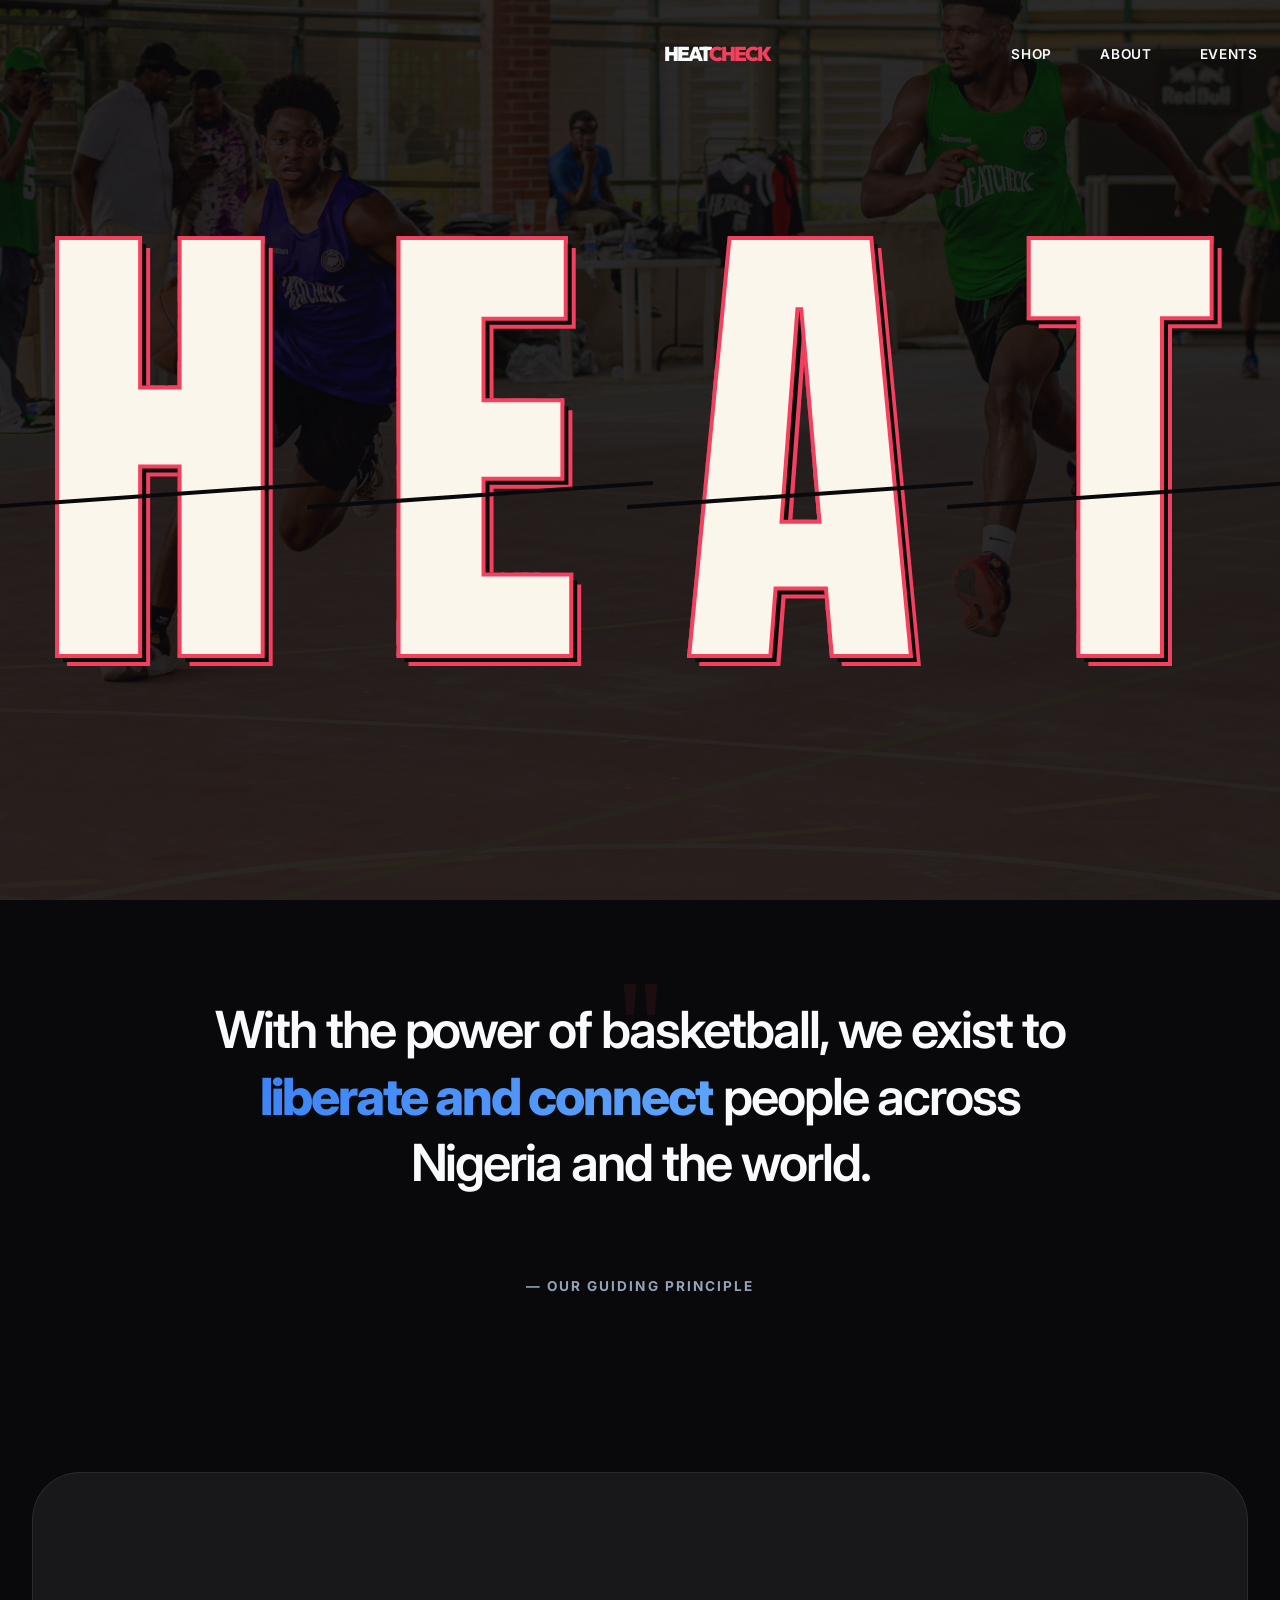
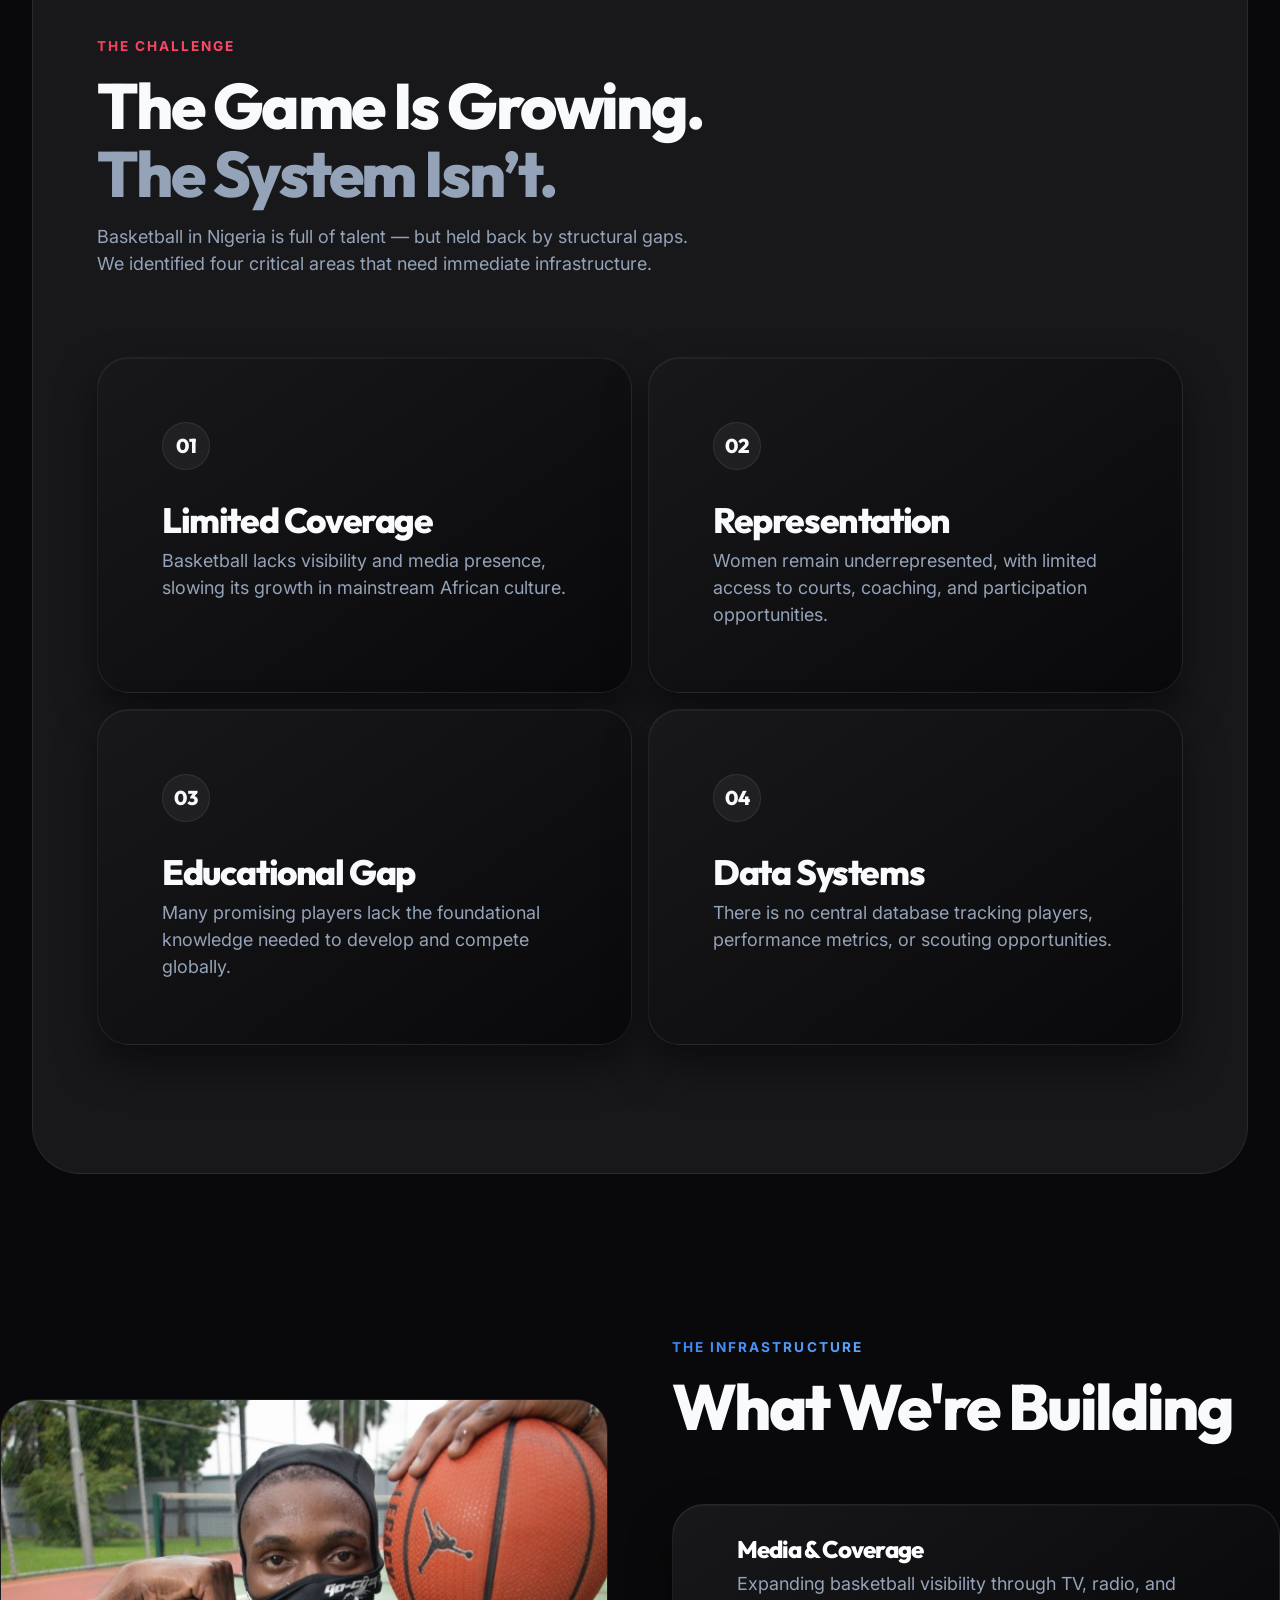
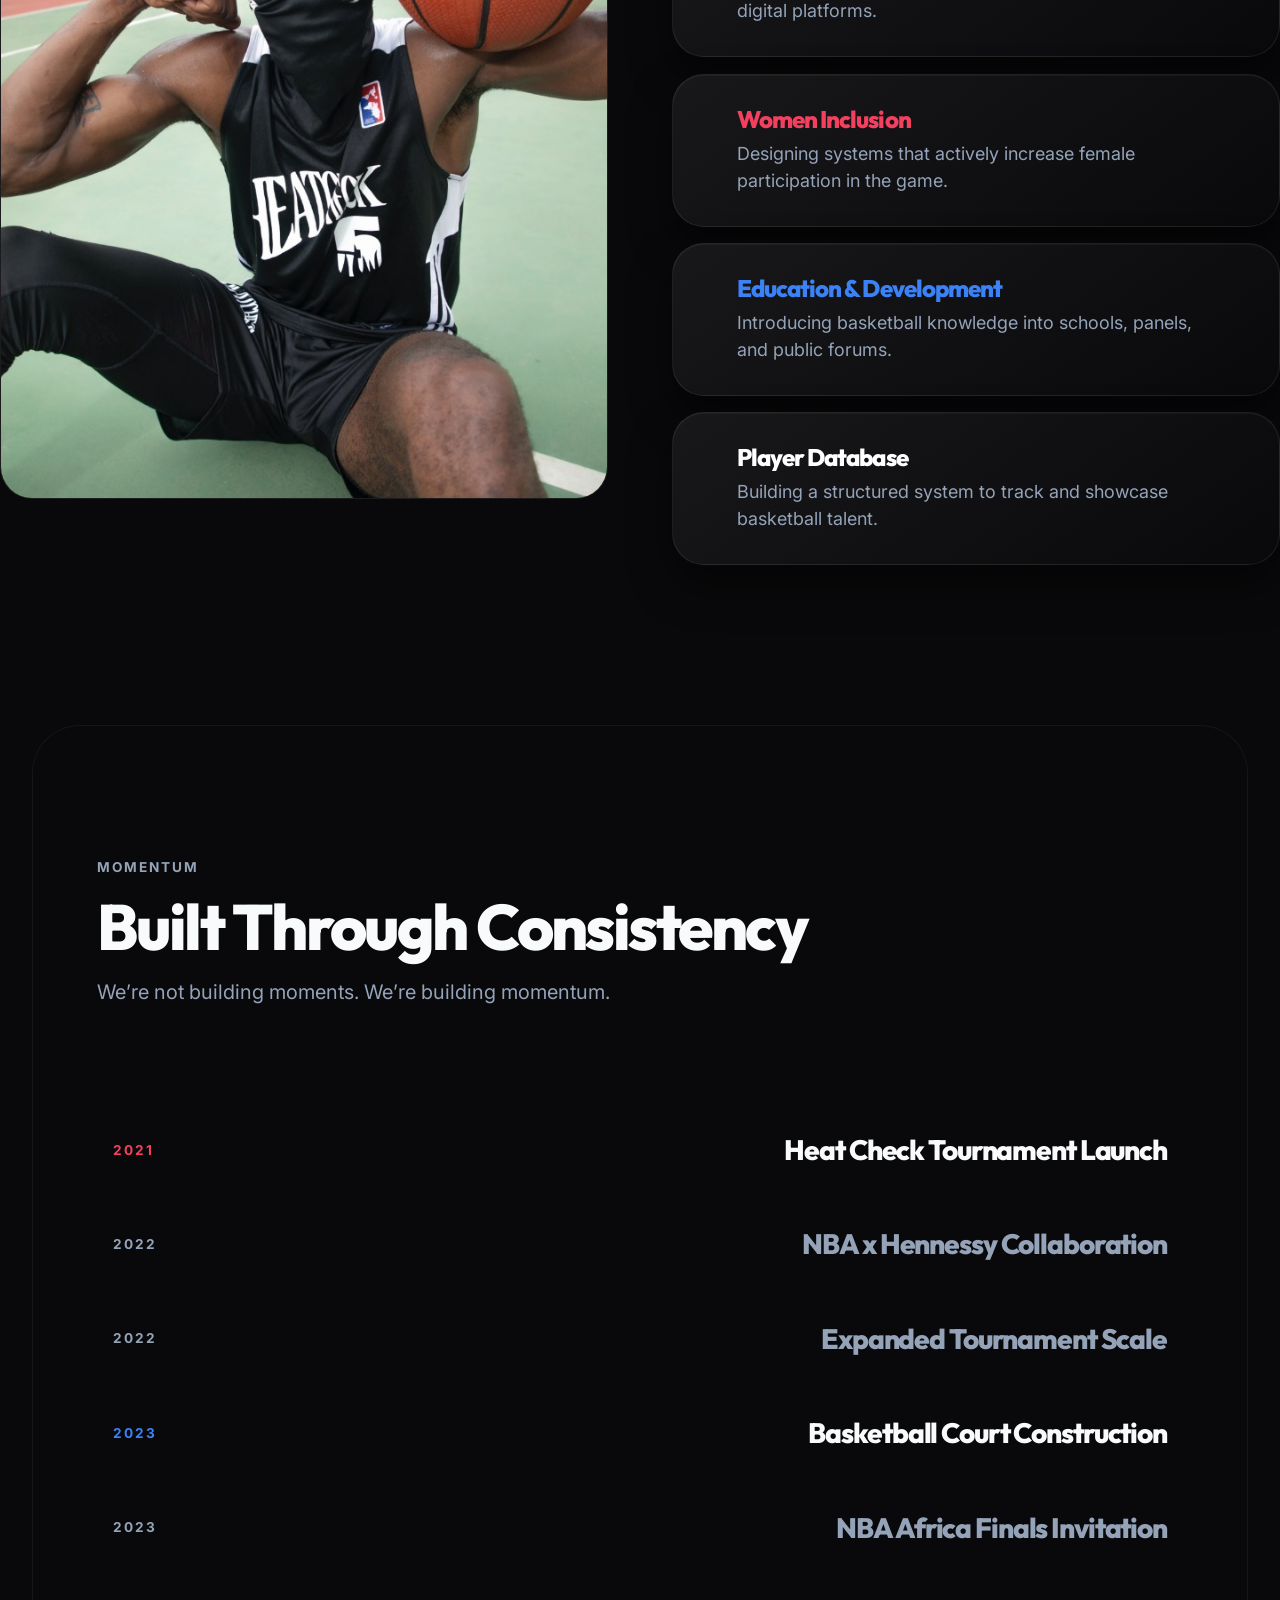
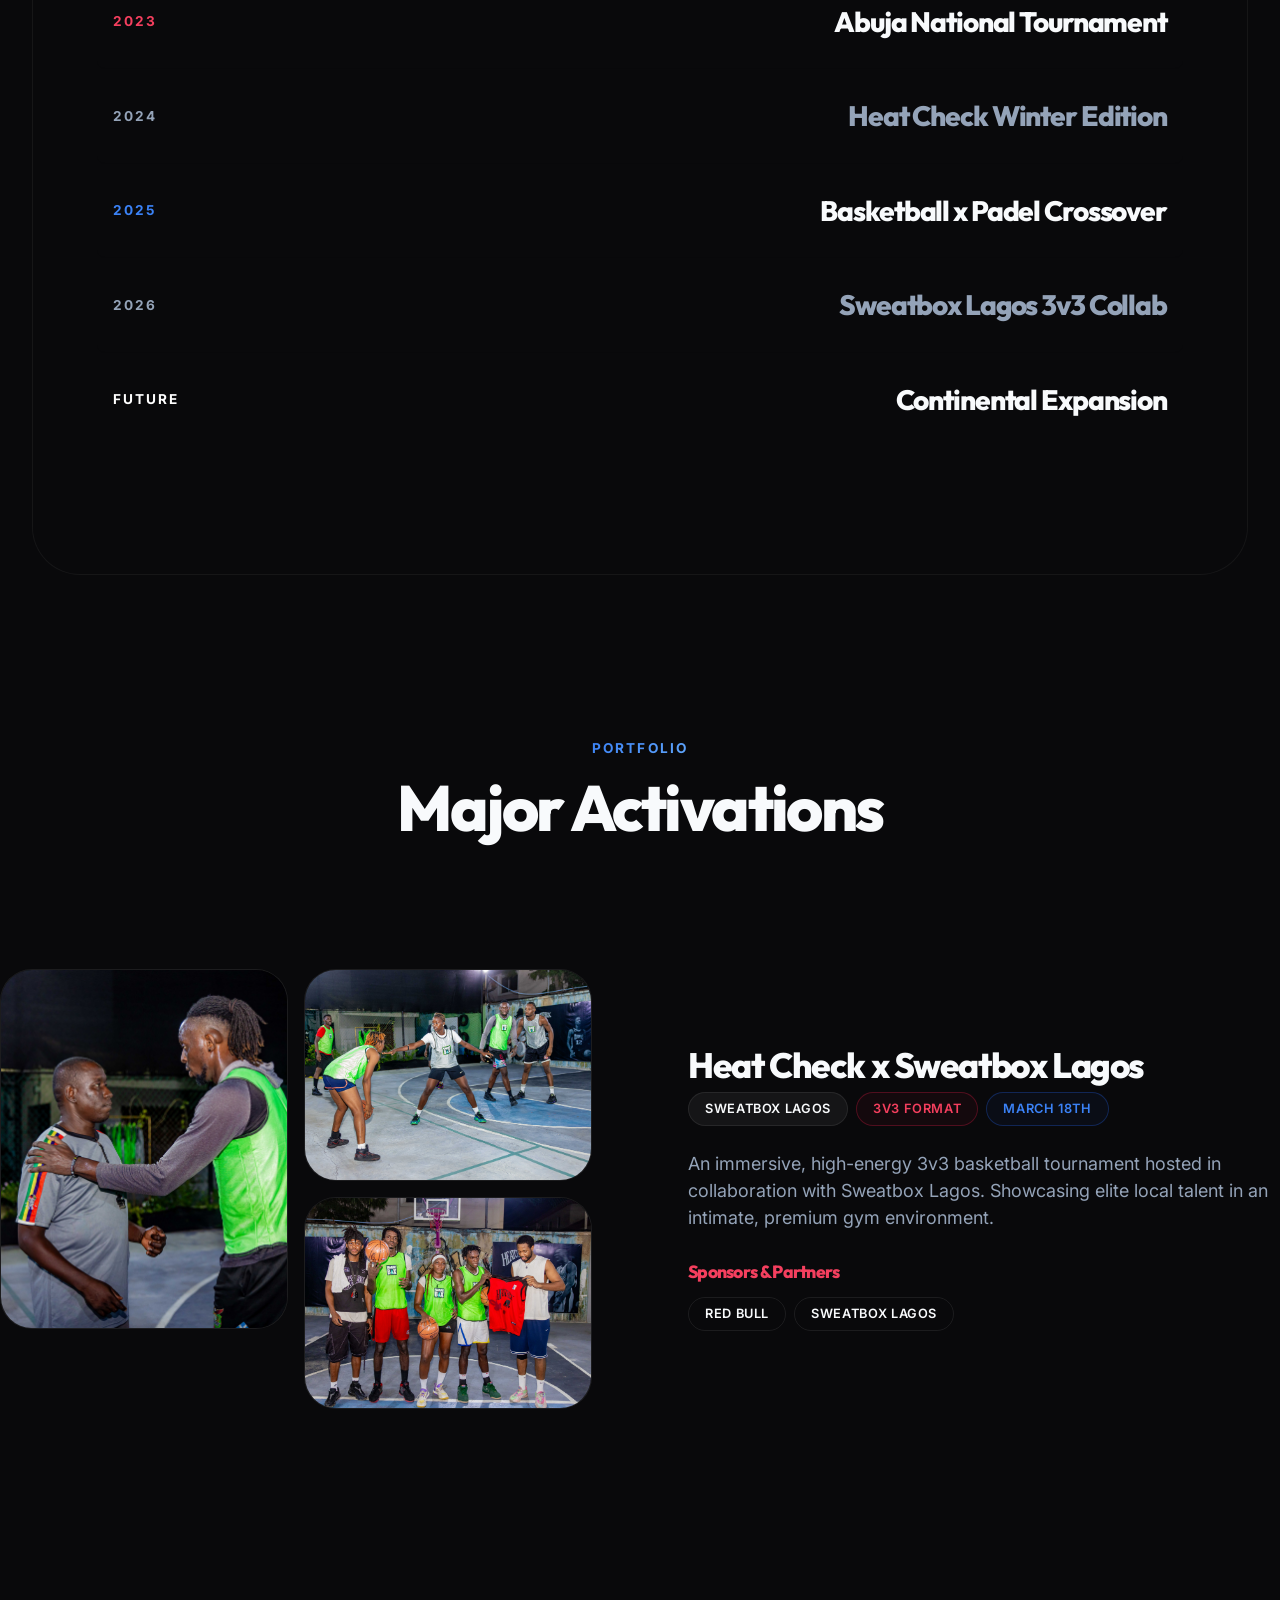
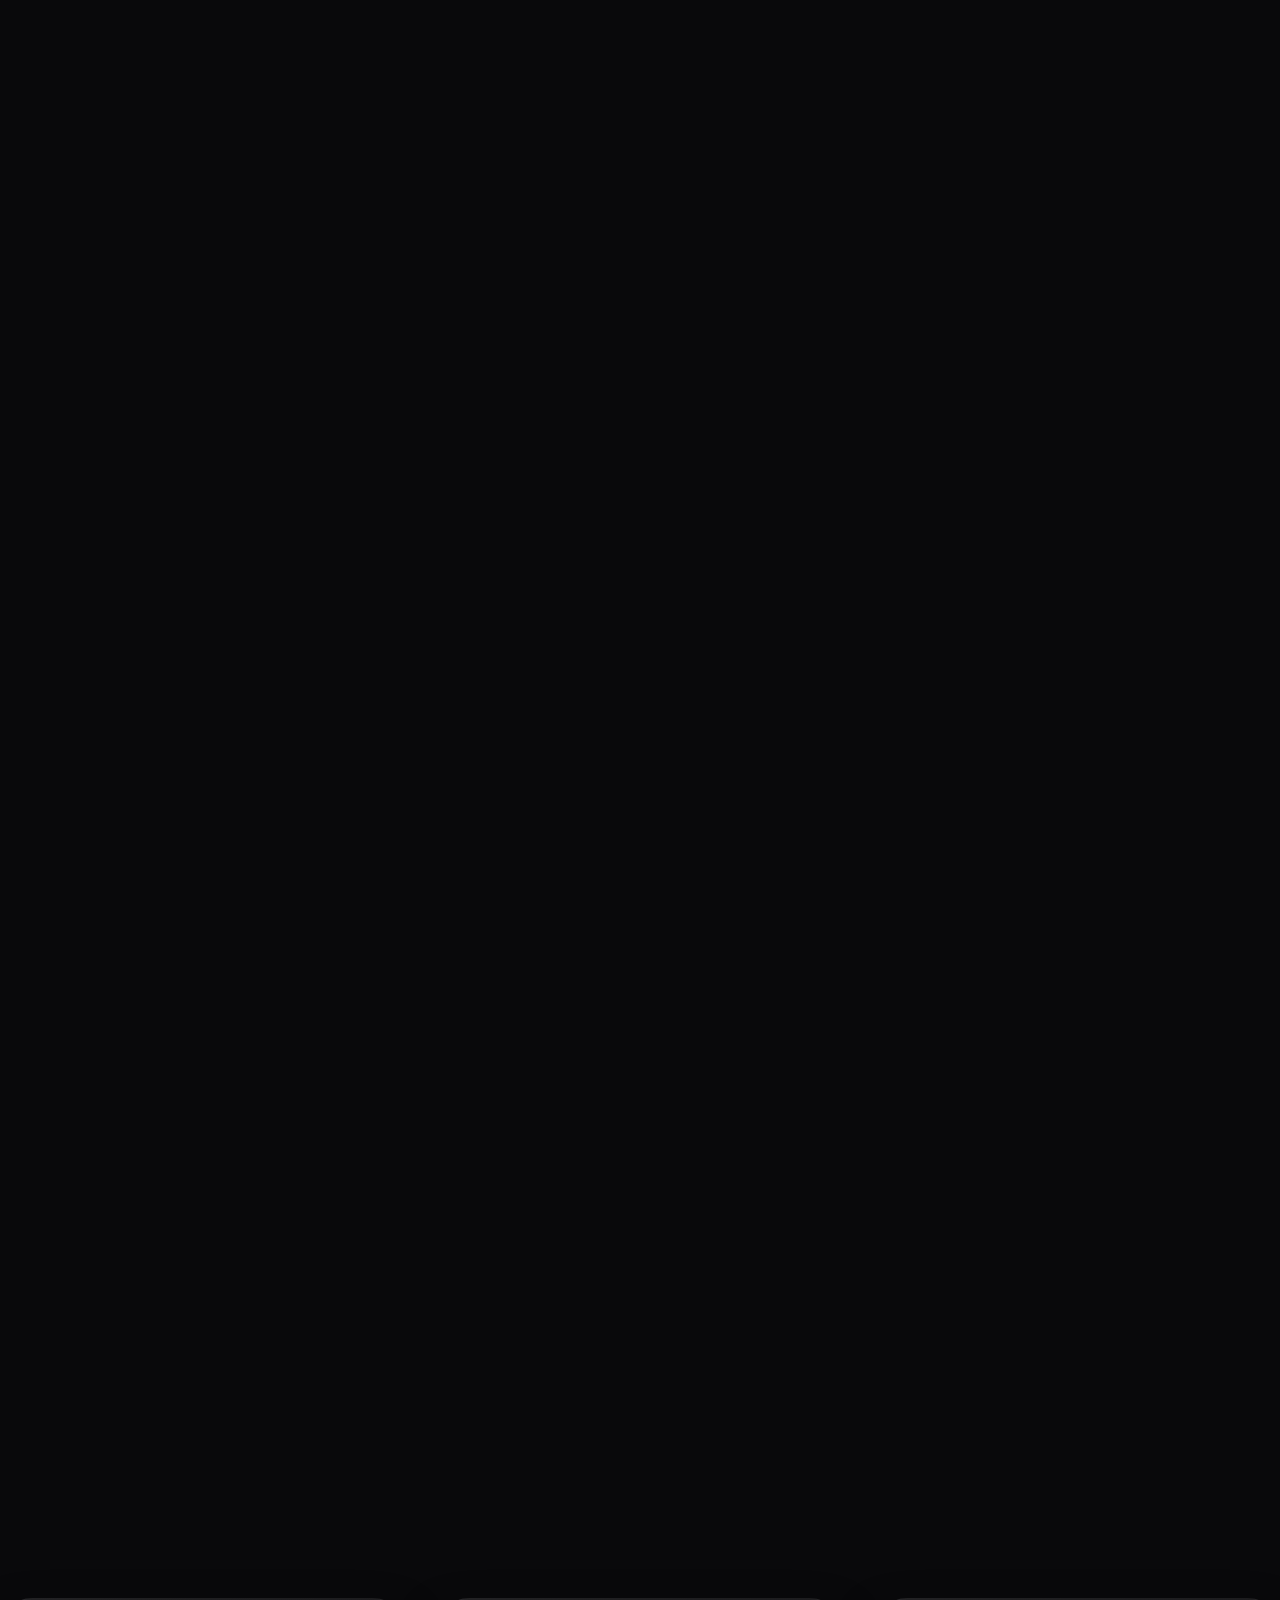
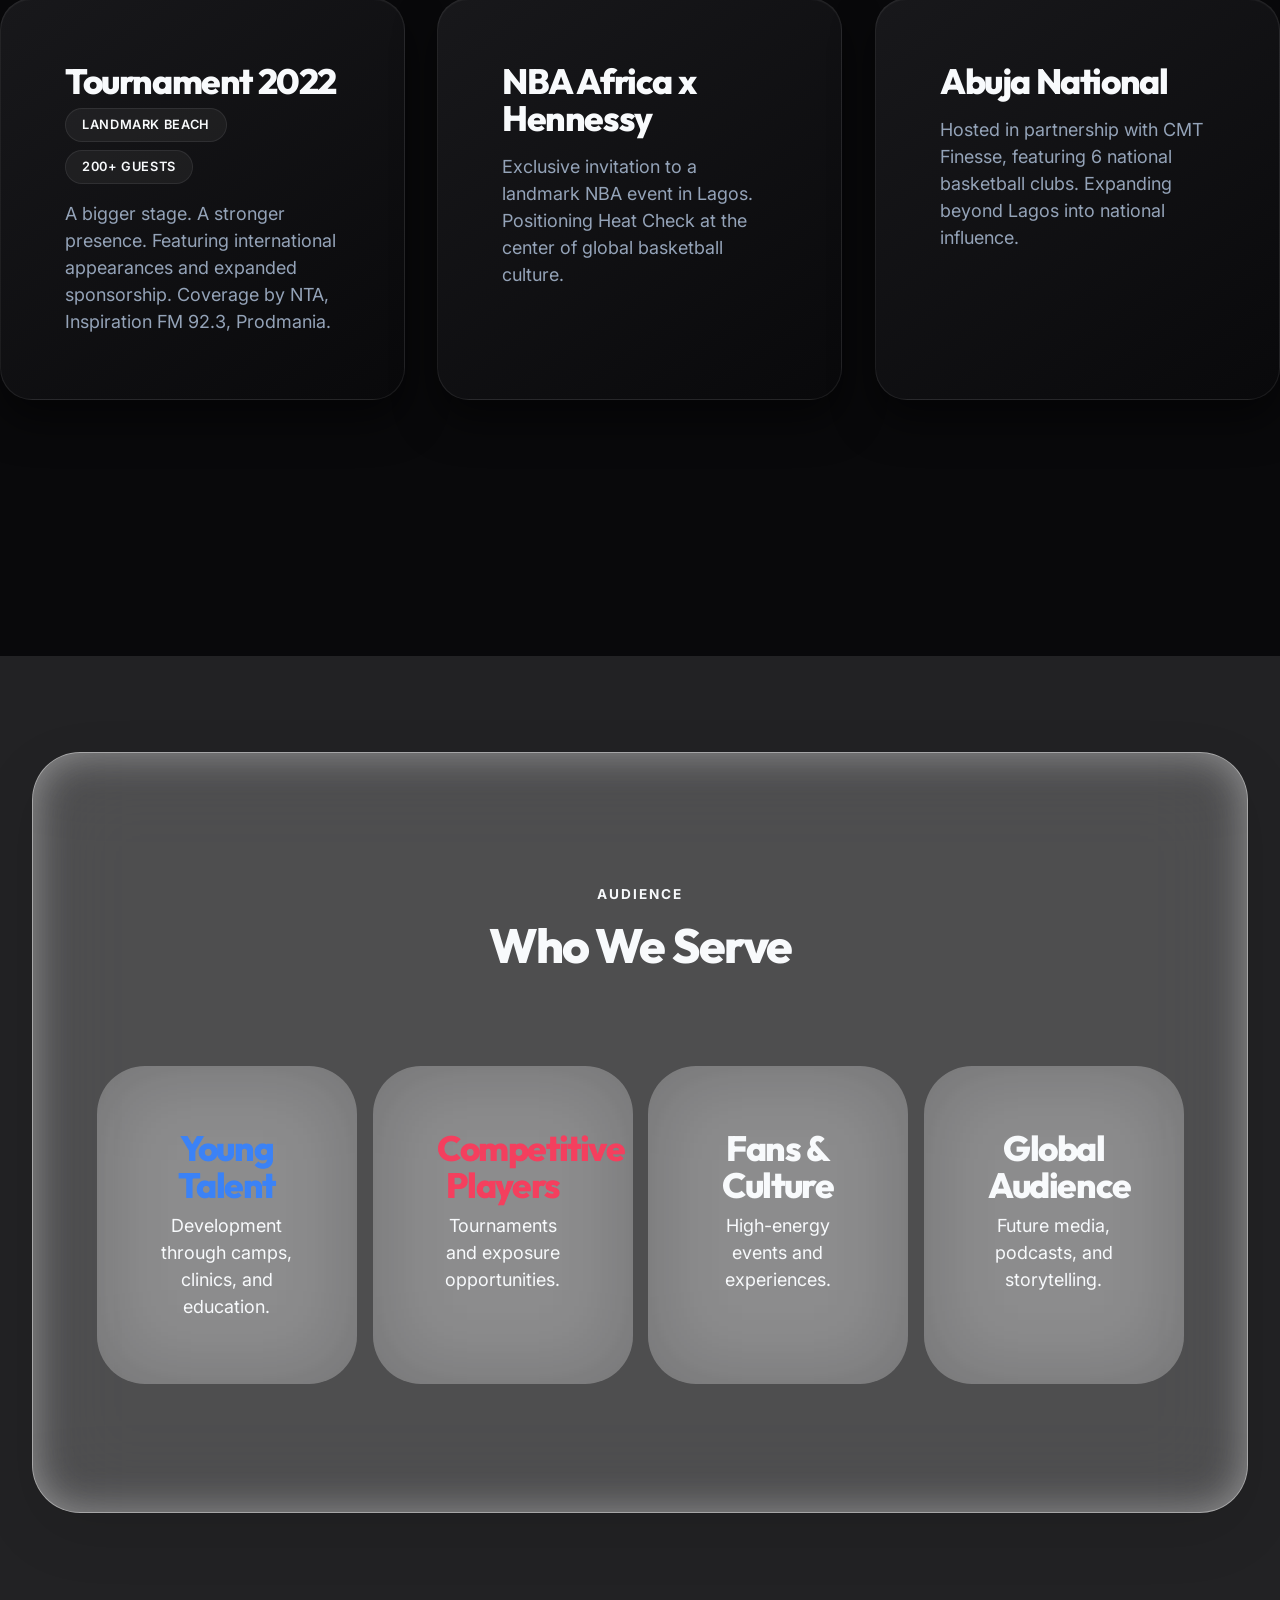
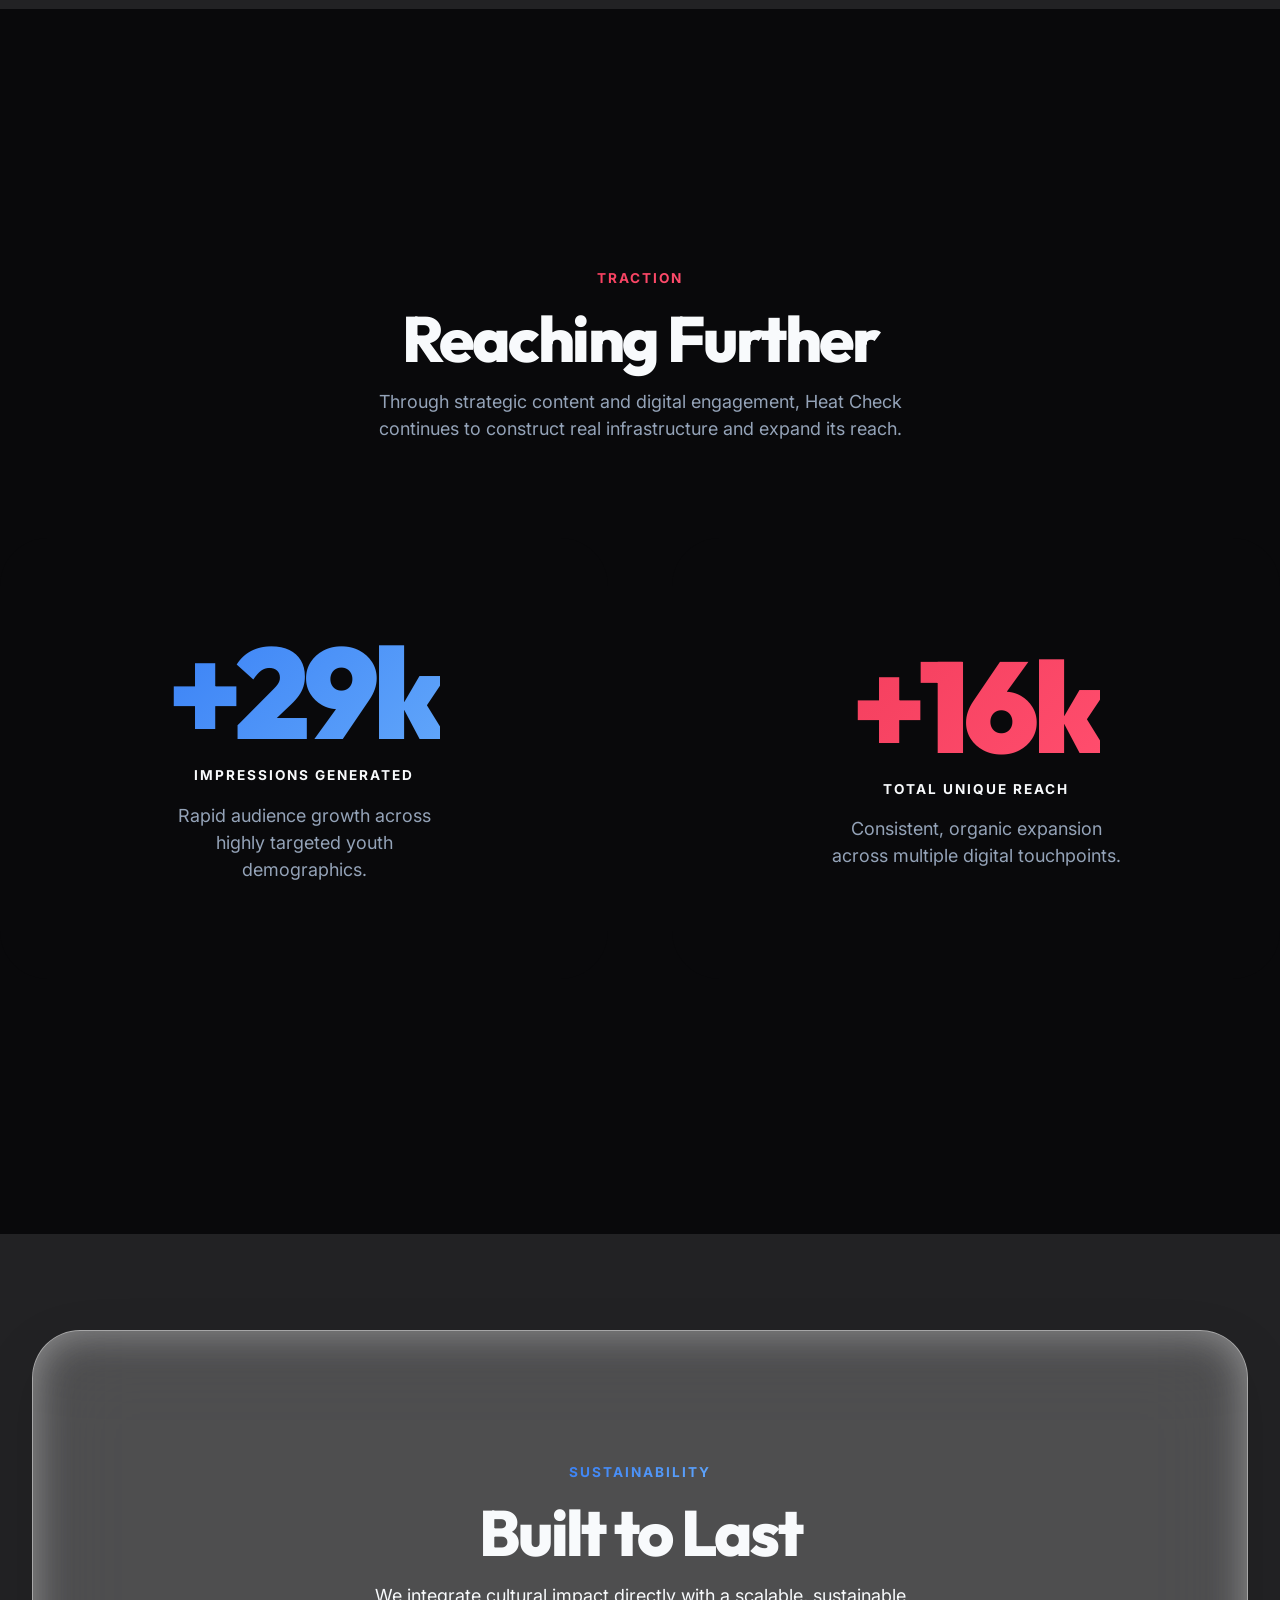
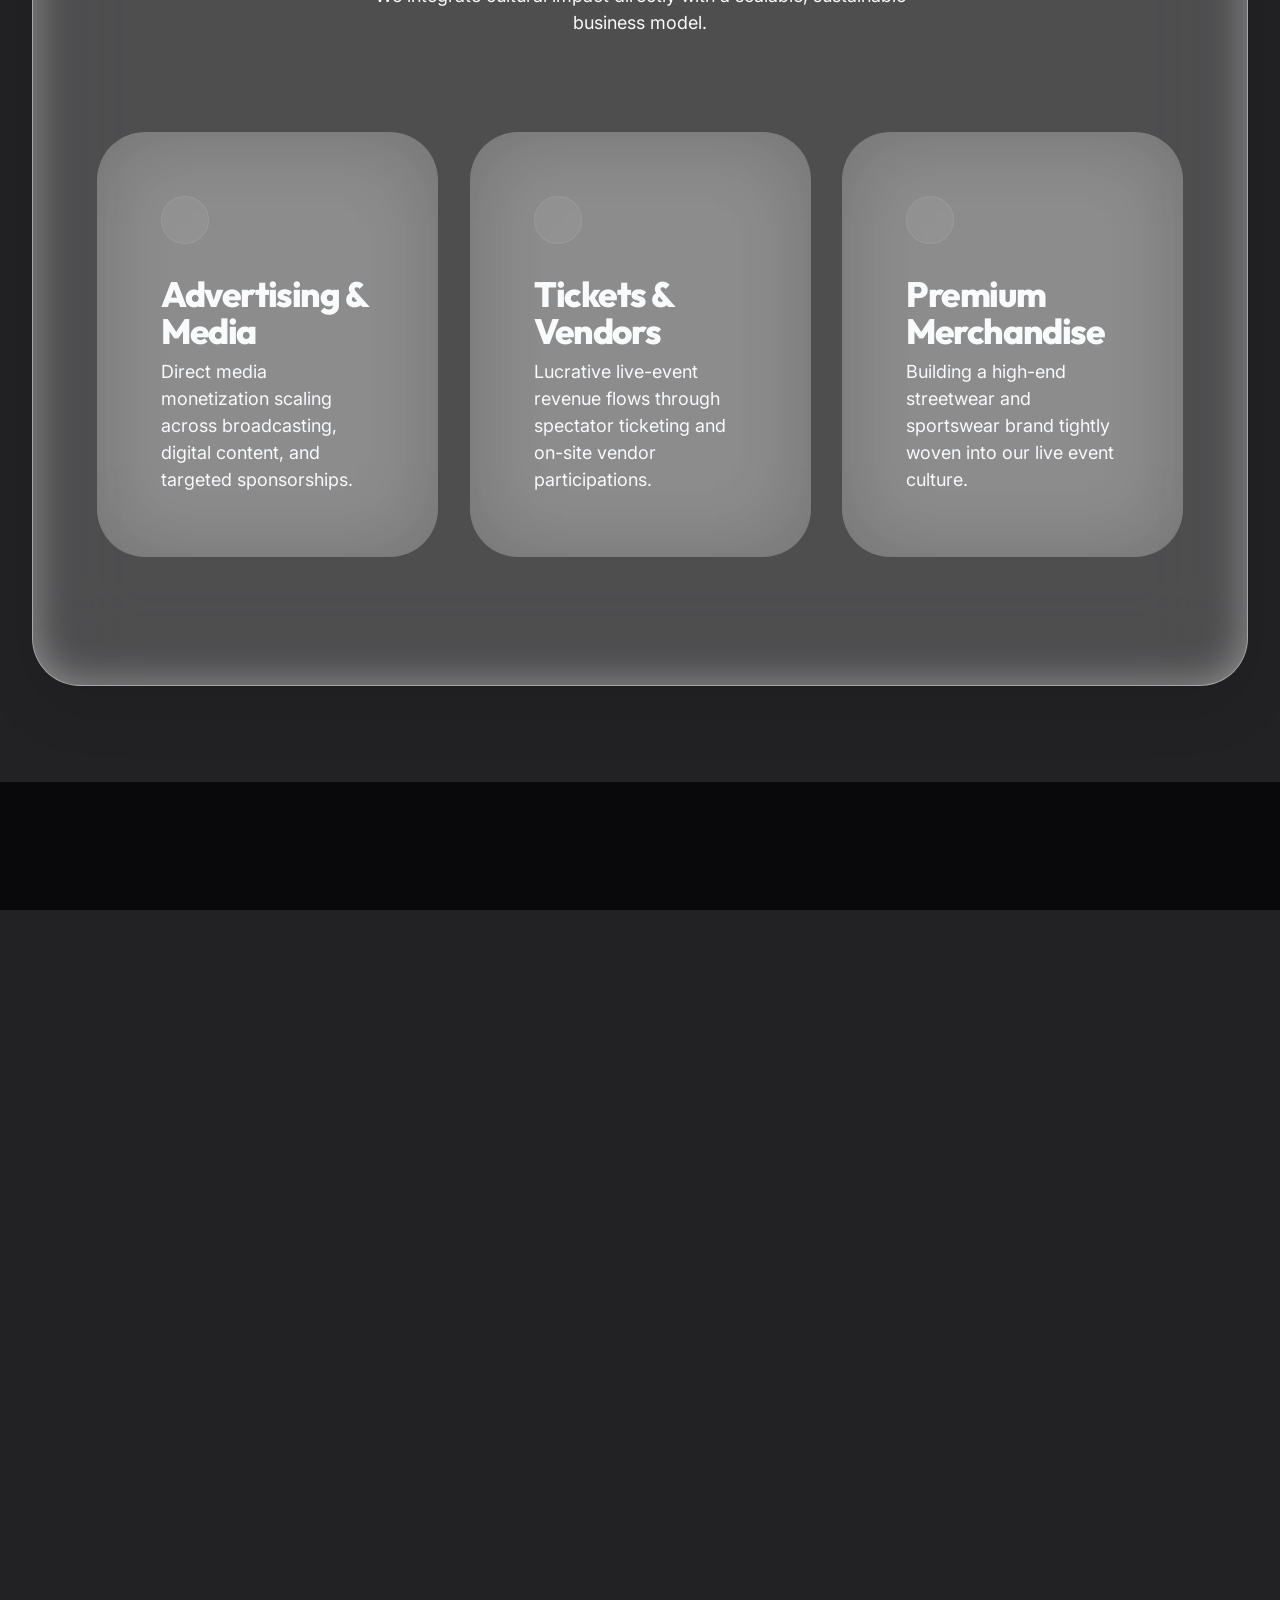
==== index.html @ 921ab7c5 "Initial commit for Heat Check website" ====
<!DOCTYPE html>
<html lang="en">
<head>
  <meta charset="UTF-8">
  <meta name="viewport" content="width=device-width, initial-scale=1.0">
  <title>Heat Check | The Future of Basketball</title>
  <meta name="description" content="Heat Check is a basketball platform built to elevate the game across Nigeria and Africa, bridging the gap between grassroots talent and global opportunity.">
  <link rel="stylesheet" href="css/design-system.css">
  <link rel="stylesheet" href="css/animations.css">
  <link rel="stylesheet" href="css/hero-interactive.css">
  <style>
    /* Specific Page Styles */
    .floating-nav {
      position: fixed;
      top: 24px;
      left: 50%;
      transform: translateX(-50%);
      background: transparent;
      padding: 0.75rem 1.5rem;
      display: flex;
      justify-content: space-between;
      align-items: center;
      width: calc(100% - 48px);
      max-width: 1000px;
      z-index: 1000;
    }
    
    .logo { font-family: var(--font-display); font-size: 1.25rem; font-weight: 900; letter-spacing: -2px; }
    .logo a { color: var(--text-primary); text-decoration: none; }
    .logo span { color: var(--accent-red); }
    
    .nav-links { display: flex; gap: var(--space-sm); align-items: center; }
    .nav-links a { 
      color: var(--text-primary); 
      text-decoration: none; 
      font-size: 0.85rem; 
      font-weight: 600; 
      text-transform: uppercase; 
      letter-spacing: 0.05em;
      padding: 0.5rem 1rem;
      border-radius: var(--radius-pill);
      transition: all 0.3s ease;
    }
    .nav-links a:hover { background: rgba(0,0,0,0.05); color: var(--accent-red); }
    
    @media (max-width: 768px) {
      .nav-links { display: none; /* In a real app we'd add a hamburger menu */ }
      .floating-nav { top: 12px; width: calc(100% - 24px); }
    }

    /* Keep surreal-glass and parallax for other sections */
    .surreal-glass {
      background: rgba(255, 255, 255, 0.2);
      backdrop-filter: blur(45px);
      -webkit-backdrop-filter: blur(45px);
      border: 1px solid rgba(255, 255, 255, 0.5);
      box-shadow: inset 0 0 40px rgba(255, 255, 255, 0.4), 0 20px 60px rgba(0, 0, 0, 0.1);
      border-radius: var(--radius-xl);
    }
    .parallax-section {
      position: relative;
      background-attachment: fixed;
      background-position: center;
      background-size: cover;
      z-index: 0;
      padding: var(--space-xl) 0;
      margin: var(--space-xxl) 0;
    }
    .parallax-overlay {
      position: absolute;
      top: 0; left: 0; right: 0; bottom: 0;
      background: rgba(255, 255, 255, 0.1); /* Minimized wash for maximum image vividness */
      z-index: -1;
    }
    .hero-buttons { display: flex; gap: 1rem; flex-wrap: wrap; justify-content: center; }

    /* Testimonial Quote */
    .testimonial-quote-section {
      text-align: center;
      max-width: 900px;
      margin: 0 auto;
    }
    .testimonial-mark {
      font-family: var(--font-display);
      font-size: 8rem;
      line-height: 0;
      color: var(--accent-red);
      opacity: 0.08; /* Lighter mark */
      margin-bottom: -2rem;
    }

    .list-row {
      display: flex;
      justify-content: space-between;
      align-items: center;
      padding: var(--space-md) var(--space-sm);
      border-bottom: 1px solid rgba(0,0,0,0.05); /* Light border */
      transition: background 0.3s ease, padding 0.3s ease;
      border-radius: var(--radius-sm);
    }
    .list-row:hover {
      background: rgba(0,0,0,0.02);
      padding-left: var(--space-md);
      padding-right: var(--space-md);
    }
    @media (max-width: 768px) {
      .list-row { flex-direction: column; align-items: flex-start; gap: 0.5rem; }
    }

    /* Big Stats */
    .stat-block {
      background: var(--bg-dark);
      padding: var(--space-xl);
      border-radius: var(--radius-xl);
      text-align: center;
      display: flex;
      flex-direction: column;
      justify-content: center;
      align-items: center;
    }
    .stat-number {
      font-size: clamp(4rem, 10vw, 8rem);
      font-family: var(--font-display);
      font-weight: 900;
      line-height: 0.9;
      letter-spacing: -0.05em;
      margin-bottom: var(--space-sm);
      color: var(--text-primary);
    }
    
    .event-card {
      display: grid;
      grid-template-columns: 1fr 1fr;
      gap: var(--space-xl);
      align-items: center;
      margin-bottom: var(--space-xxl);
    }
    .event-card:nth-child(even) {
      direction: rtl; /* Swap image to right on desktop */
    }
    .event-card:nth-child(even) > * {
      direction: ltr; /* Reset text direction inside */
    }
    @media (max-width: 900px) {
      .event-card { grid-template-columns: 1fr; gap: var(--space-md); }
      .event-card:nth-child(even) { direction: ltr; }
    }
    
    .sponsors-list {
      display: flex;
      flex-wrap: wrap;
      gap: 0.5rem;
      margin-top: 1rem;
    }

    /* Minimal Footer */
    .footer-island {
      background: var(--bg-surface);
      border-radius: var(--radius-xl) var(--radius-xl) 0 0;
      padding: var(--space-xl);
      text-align: center;
      margin-top: var(--space-xxl);
      border-top: var(--border-subtle);
    }
  </style>
</head>
<body>

  <!-- Sticky Premium Navigation -->
  <header class="floating-nav reveal">
    <div class="logo"><a href="index.html">HEAT<span>CHECK</span></a></div>
    <nav class="nav-links">
      <a href="shop.html">Shop</a>
      <a href="#about">About</a>
      <a href="#events">Events</a>
      <a href="#impact">Impact</a>
      <a href="#business">Business</a>
      <a href="#contact">Partner</a>
    </nav>
  </header>

  <!-- 1. Interactive "HEAT" Hero -->
  <section class="interactive-hero" id="heat-hero">
    <div class="interactive-hero-bg"></div>
    <div class="heat-container">
      
      <!-- H: HeatCheck -->
      <div class="heat-letter" data-target="about">
        <div class="letter-mark" style="background-image: url('assets/images/hero.jpg');">H</div>
        <div class="heat-hover-content">
          <div class="eyebrow">HeatCheck</div>
          <h2>Basketball Culture</h2>
          <p>Competition and community re-engineered for the modern player.</p>
          <a href="#about" class="btn btn-primary">Enter HeatCheck</a>
        </div>
      </div>

      <!-- E: Events -->
      <div class="heat-letter" data-target="events">
        <div class="letter-mark" style="background-image: url('assets/images/img_7202_copy.jpg'); background-position: center 95%;">E</div>
        <div class="heat-hover-content">
          <div class="eyebrow">Events</div>
          <h2>Tournaments & Runs</h2>
          <p>Matchups built for the culture. Real stages for real talent.</p>
          <a href="#events" class="btn btn-primary">View Events</a>
        </div>
      </div>

      <!-- A: Activations -->
      <div class="heat-letter" data-target="impact">
        <div class="letter-mark" style="background-image: url('assets/images/padel2025-1.jpg');">A</div>
        <div class="heat-hover-content">
          <div class="eyebrow">Activations</div>
          <h2>Court Builds & Drops</h2>
          <p>Community projects and sponsor-led basketball experiences.</p>
          <a href="#impact" class="btn btn-primary">Explore Activations</a>
        </div>
      </div>

      <!-- T: Threads -->
      <div class="heat-letter" data-target="shop">
        <div class="letter-mark" style="background-image: url('assets/images/shop-basketball-life.jpg'); background-position: center 95%;">T</div>
        <div class="heat-hover-content">
          <div class="eyebrow">Threads</div>
          <h2>Premium Gear</h2>
          <p>Jerseys, shorts, balls, and limited HeatCheck drops.</p>
          <a href="shop.html" class="btn btn-primary">View Merch</a>
        </div>
      </div>

    </div>
  </section>

  <!-- 2. Testimonial / Foundation Quote -->
  <section id="about" class="container section">
    <div class="testimonial-quote-section reveal">
      <div class="testimonial-mark">"</div>
      <h2 style="font-size: clamp(2rem, 4vw, 3.5rem); font-weight: 600; font-family: var(--font-body); color: var(--text-primary); line-height: 1.3;">
        With the power of basketball, we exist to <span class="text-gradient-blue" style="font-weight:800;">liberate and connect</span> people across Nigeria and the world.
      </h2>
      <div class="eyebrow" style="margin-top: var(--space-lg); color: var(--text-secondary);">— Our Guiding Principle</div>
    </div>
  </section>

  <!-- 3. The Problem (Bento Grid) -->
  <section class="section-island">
    <div class="bento-grid">
      <!-- Title Block -->
      <div class="bento-col-4" style="padding: var(--space-md) 0 var(--space-lg) 0;">
        <div class="eyebrow text-gradient-red">The Challenge</div>
        <h2 style="max-width: 700px;">The Game Is Growing.<br><span style="color:var(--text-secondary);">The System Isn’t.</span></h2>
        <p style="max-width: 600px;">Basketball in Nigeria is full of talent — but held back by structural gaps. We identified four critical areas that need immediate infrastructure.</p>
      </div>

      <!-- Feature Blocks -->
      <div class="card bento-col-2 reveal delay-1">
        <div class="badge-number">01</div>
        <h3>Limited Coverage</h3>
        <p>Basketball lacks visibility and media presence, slowing its growth in mainstream African culture.</p>
      </div>
      <div class="card bento-col-2 reveal delay-2">
        <div class="badge-number">02</div>
        <h3>Representation</h3>
        <p>Women remain underrepresented, with limited access to courts, coaching, and participation opportunities.</p>
      </div>
      <div class="card bento-col-2 reveal delay-3">
        <div class="badge-number">03</div>
        <h3>Educational Gap</h3>
        <p>Many promising players lack the foundational knowledge needed to develop and compete globally.</p>
      </div>
      <div class="card bento-col-2 reveal delay-4">
        <div class="badge-number">04</div>
        <h3>Data Systems</h3>
        <p>There is no central database tracking players, performance metrics, or scouting opportunities.</p>
      </div>
    </div>
  </section>

  <!-- 4. The Solution (Alternating Grid) -->
  <section class="container section">
    <div class="grid-2" style="align-items: center;">
      <div class="img-cinematic-wrapper reveal" style="height: 700px;">
        <img src="assets/images/building-section.jpg" alt="Player with basketball stretching" loading="lazy">
      </div>
      <div>
        <div class="eyebrow text-gradient-blue reveal delay-1">The Infrastructure</div>
        <h2 class="reveal delay-1" style="margin-bottom: var(--space-lg);">What We're Building</h2>
        
        <div style="display: flex; flex-direction: column; gap: var(--space-sm);">
          <div class="card reveal delay-1" style="padding: var(--space-md) var(--space-lg);">
            <h3 style="font-size: 1.5rem; color: var(--accent-white);">Media & Coverage</h3>
            <p>Expanding basketball visibility through TV, radio, and digital platforms.</p>
          </div>
          <div class="card reveal delay-2" style="padding: var(--space-md) var(--space-lg);">
            <h3 style="font-size: 1.5rem; color: var(--accent-red);">Women Inclusion</h3>
            <p>Designing systems that actively increase female participation in the game.</p>
          </div>
          <div class="card reveal delay-3" style="padding: var(--space-md) var(--space-lg);">
            <h3 style="font-size: 1.5rem; color: var(--accent-blue);">Education & Development</h3>
            <p>Introducing basketball knowledge into schools, panels, and public forums.</p>
          </div>
          <div class="card reveal delay-4" style="padding: var(--space-md) var(--space-lg);">
            <h3 style="font-size: 1.5rem; color: var(--accent-white);">Player Database</h3>
            <p>Building a structured system to track and showcase basketball talent.</p>
          </div>
        </div>
      </div>
    </div>
  </section>

  <!-- 5. Timeline (Editorial List) -->
  <section class="section-island" style="background: var(--bg-dark); border: 1px solid rgba(255,255,255,0.05);">
    <div style="margin-bottom: var(--space-xl);">
      <div class="eyebrow">Momentum</div>
      <h2>Built Through Consistency</h2>
      <p style="font-size: 1.25rem;">We’re not building moments. We’re building momentum.</p>
    </div>

    <div class="reveal delay-1">
      <div class="list-row">
        <div class="eyebrow" style="margin: 0; color: var(--accent-red);">2021</div>
        <h3 style="margin:0; font-size:1.75rem;">Heat Check Tournament Launch</h3>
      </div>
      <div class="list-row">
        <div class="eyebrow" style="margin: 0; color: var(--text-secondary);">2022</div>
        <h3 style="margin:0; font-size:1.75rem; color: var(--text-secondary);">NBA x Hennessy Collaboration</h3>
      </div>
      <div class="list-row">
        <div class="eyebrow" style="margin: 0; color: var(--text-secondary);">2022</div>
        <h3 style="margin:0; font-size:1.75rem; color: var(--text-secondary);">Expanded Tournament Scale</h3>
      </div>
      <div class="list-row">
        <div class="eyebrow" style="margin: 0; color: var(--accent-blue);">2023</div>
        <h3 style="margin:0; font-size:1.75rem;">Basketball Court Construction</h3>
      </div>
      <div class="list-row">
        <div class="eyebrow" style="margin: 0; color: var(--text-secondary);">2023</div>
        <h3 style="margin:0; font-size:1.75rem; color: var(--text-secondary);">NBA Africa Finals Invitation</h3>
      </div>
      <div class="list-row">
        <div class="eyebrow" style="margin: 0; color: var(--accent-red);">2023</div>
        <h3 style="margin:0; font-size:1.75rem;">Abuja National Tournament</h3>
      </div>
      <div class="list-row">
        <div class="eyebrow" style="margin: 0; color: var(--text-secondary);">2024</div>
        <h3 style="margin:0; font-size:1.75rem; color: var(--text-secondary);">Heat Check Winter Edition</h3>
      </div>
      <div class="list-row">
        <div class="eyebrow" style="margin: 0; color: var(--accent-blue);">2025</div>
        <h3 style="margin:0; font-size:1.75rem;">Basketball x Padel Crossover</h3>
      </div>
      <div class="list-row">
        <div class="eyebrow" style="margin: 0; color: var(--text-secondary);">2026</div>
        <h3 style="margin:0; font-size:1.75rem; color: var(--text-secondary);">Sweatbox Lagos 3v3 Collab</h3>
      </div>
      <div class="list-row" style="border-bottom: none;">
        <div class="eyebrow" style="margin: 0; color: var(--accent-white);">Future</div>
        <h3 style="margin:0; font-size:1.75rem; color: var(--text-primary);">Continental Expansion</h3>
      </div>
    </div>
  </section>

  <!-- 6. Events (Editorial Gallery) -->
  <section id="events" class="container section">
    <div style="text-align: center; margin-bottom: var(--space-xxl);">
      <div class="eyebrow text-gradient-blue">Portfolio</div>
      <h2>Major Activations</h2>
    </div>

    <!-- Event 1: Sweatbox -->
    <div class="event-card reveal">
      <div>
        <h3>Heat Check x Sweatbox Lagos</h3>
        <div style="display:flex; gap:0.5rem; flex-wrap:wrap; margin-bottom:1.5rem;">
          <span class="tag">Sweatbox Lagos</span>
          <span class="tag tag-red">3v3 Format</span>
          <span class="tag tag-blue">March 18th</span>
        </div>
        <p style="margin-bottom: 2rem;">An immersive, high-energy 3v3 basketball tournament hosted in collaboration with Sweatbox Lagos. Showcasing elite local talent in an intimate, premium gym environment.</p>
        
        <h4 style="font-size: 1.1rem; color: var(--accent-red); margin-bottom: 0.5rem;">Sponsors & Partners</h4>
        <div class="sponsors-list">
          <span class="tag" style="background:transparent;">Red Bull</span>
          <span class="tag" style="background:transparent;">Sweatbox Lagos</span>
        </div>
      </div>
      <div style="display: grid; grid-template-columns: 1fr 1fr; gap: 1rem;">
        <div class="img-cinematic-wrapper" style="aspect-ratio: 4/5;">
          <img src="assets/images/team.jpg" alt="Sweatbox Teams" loading="lazy">
        </div>
        <div style="display: flex; flex-direction: column; gap: 1rem;">
          <div class="img-cinematic-wrapper" style="flex:1;">
            <img src="assets/images/play.jpg" alt="3v3 Action" loading="lazy">
          </div>
          <div class="img-cinematic-wrapper" style="flex:1;">
            <img src="assets/images/sponsor.jpg" alt="Sponsor" loading="lazy">
          </div>
        </div>
      </div>
    </div>

    <!-- Event 2: Padel -->
    <div class="event-card reveal">
      <div>
        <h3>Basketball & Padel Edition</h3>
        <div style="display:flex; gap:0.5rem; flex-wrap:wrap; margin-bottom:1.5rem;">
          <span class="tag">Padel Club, Ikoyi</span>
          <span class="tag tag-red">1v1 Format</span>
          <span class="tag tag-blue">Dec 21st, 2025</span>
        </div>
        <p style="margin-bottom: 2rem;">A groundbreaking crossover event uniting the basketball and padel communities. Featuring intense 1v1 basketball battles alongside an 8-team padel tournament.</p>
        
        <h4 style="font-size: 1.1rem; color: var(--accent-blue); margin-bottom: 0.5rem;">Sponsors & Partners</h4>
        <div class="sponsors-list">
          <span class="tag" style="background:transparent;">Redbull</span>
          <span class="tag" style="background:transparent;">Mikano</span>
          <span class="tag" style="background:transparent;">Puma</span>
        </div>
      </div>
      <div style="display: grid; grid-template-columns: 1fr 1fr; gap: 1rem;">
        <div class="img-cinematic-wrapper" style="aspect-ratio: 4/5;">
          <img src="assets/images/padel2025-1.jpg" alt="Padel Action" loading="lazy">
        </div>
        <div style="display: flex; flex-direction: column; gap: 1rem;">
          <div class="img-cinematic-wrapper" style="flex:1;">
            <img src="assets/images/padel2025-2.jpg" alt="Padel Vibe" loading="lazy">
          </div>
          <div class="img-cinematic-wrapper" style="flex:1;">
            <img src="assets/images/padel2025-3.jpg" alt="Padel Atmosphere" loading="lazy">
          </div>
        </div>
      </div>
    </div>
    
    <!-- Event 3: Winter 2024 -->
    <div class="event-card reveal">
      <div>
        <h3>Winter Edition 2024</h3>
        <div style="display:flex; gap:0.5rem; flex-wrap:wrap; margin-bottom:1.5rem;">
          <span class="tag">Whitesands, Lekki</span>
          <span class="tag tag-red">5v5 Format</span>
          <span class="tag tag-blue">Dec 26th, 2024</span>
        </div>
        <p style="margin-bottom: 2rem;">A massive year-end showcase bringing together 12 dynamic teams to close out 2024 with high-level 5v5 competition and unrivaled cultural energy.</p>
        
        <h4 style="font-size: 1.1rem; color: var(--text-primary); margin-bottom: 0.5rem;">Sponsors & Partners</h4>
        <div class="sponsors-list">
          <span class="tag" style="background:transparent;">Redbull</span>
          <span class="tag" style="background:transparent;">Puma</span>
          <span class="tag" style="background:transparent;">Garamart</span>
          <span class="tag" style="background:transparent;">Russell School</span>
          <span class="tag" style="background:transparent;">Bow Logistics</span>
          <span class="tag" style="background:transparent;">Stoic Circle</span>
        </div>
      </div>
      <div style="display: grid; grid-template-columns: 1fr 1fr; gap: 1rem;">
        <div class="img-cinematic-wrapper" style="aspect-ratio: 4/5;">
          <img src="assets/images/dec2024-1.jpg" alt="Dec Action" loading="lazy">
        </div>
        <div style="display: flex; flex-direction: column; gap: 1rem;">
          <div class="img-cinematic-wrapper" style="flex:1;">
            <img src="assets/images/dec2024-2.jpg" alt="Dec Vibe" loading="lazy">
          </div>
          <div class="img-cinematic-wrapper" style="flex:1;">
            <img src="assets/images/dec2024-3.jpg" alt="Dec Atmosphere" loading="lazy">
          </div>
        </div>
      </div>
    </div>

    <!-- Event 4: 2021 Tournament -->
    <div class="event-card reveal">
      <div>
        <h3>Heat Check Tournament 2021</h3>
        <div style="display:flex; gap:0.5rem; flex-wrap:wrap; margin-bottom:1.5rem;">
          <span class="tag">Landmark Center</span>
          <span class="tag tag-red">5v5 Format</span>
          <span class="tag tag-blue">12 Teams</span>
        </div>
        <p style="margin-bottom: 0.5rem;">A statement launch that introduced a new standard for basketball events.</p>
        <p style="margin-bottom: 2rem; font-size: 0.95rem; color: var(--text-secondary);"><strong>Coverage:</strong> NTA, Inspiration FM 92.3, Bounce Networks, Prodmania Studios.</p>
        
        <h4 style="font-size: 1.1rem; color: var(--text-primary); margin-bottom: 0.5rem;">Sponsors & Partners</h4>
        <div class="sponsors-list">
          <span class="tag" style="background:transparent;">Haven Homes</span>
          <span class="tag" style="background:transparent;">Hennessy</span>
          <span class="tag" style="background:transparent;">AFA Sports</span>
          <span class="tag" style="background:transparent;">ACG</span>
          <span class="tag" style="background:transparent;">Russell International</span>
          <span class="tag" style="background:transparent;">Pekeri Island</span>
          <span class="tag" style="background:transparent;">OAK Exclusive</span>
        </div>
      </div>
      <div style="display: grid; grid-template-columns: 1fr 1fr; gap: 1rem;">
        <div class="img-cinematic-wrapper" style="aspect-ratio: 4/5;">
          <img src="assets/images/dec2021-1.jpg" alt="2021 Action" loading="lazy">
        </div>
        <div style="display: flex; flex-direction: column; gap: 1rem;">
          <div class="img-cinematic-wrapper" style="flex:1;">
            <img src="assets/images/dec2021-2.jpg" alt="2021 Vibe" loading="lazy">
          </div>
          <div class="img-cinematic-wrapper" style="flex:1;">
            <img src="assets/images/dec2021-3.jpg" alt="2021 Sponsors" loading="lazy">
          </div>
        </div>
      </div>
    </div>

    <!-- Additional Events (No images) -->
    <div class="grid-3" style="margin-top: var(--space-xxl);">
      <div class="card reveal delay-1">
        <h3>Tournament 2022</h3>
        <div style="display:flex; gap:0.5rem; flex-wrap:wrap; margin-bottom:1rem;">
          <span class="tag">Landmark Beach</span>
          <span class="tag">200+ Guests</span>
        </div>
        <p>A bigger stage. A stronger presence. Featuring international appearances and expanded sponsorship. Coverage by NTA, Inspiration FM 92.3, Prodmania.</p>
      </div>

      <div class="card reveal delay-2">
        <h3>NBA Africa x Hennessy</h3>
        <p style="margin-top: 1rem;">Exclusive invitation to a landmark NBA event in Lagos. Positioning Heat Check at the center of global basketball culture.</p>
      </div>

      <div class="card reveal delay-3">
        <h3>Abuja National</h3>
        <p style="margin-top: 1rem;">Hosted in partnership with CMT Finesse, featuring 6 national basketball clubs. Expanding beyond Lagos into national influence.</p>
      </div>
    </div>

  </section>

  <!-- 7. Target Market (Small Bento) -->
  <section class="section parallax-section" style="background-image: url('assets/images/2K5A7722.jpeg');">
    <div class="parallax-overlay"></div>
    <div class="container">
      <div class="section-island surreal-glass" style="margin: 0; max-width: 100%;">
        <div class="bento-grid">
          <div class="bento-col-4" style="text-align:center; padding-bottom: var(--space-lg);">
            <div class="eyebrow" style="color:var(--text-primary);">Audience</div>
            <h2 style="font-size: 3rem;">Who We Serve</h2>
          </div>
          <div class="card reveal delay-1 surreal-glass" style="text-align: center; border:none; box-shadow:none;">
            <h3 style="color:var(--accent-blue);">Young Talent</h3>
            <p style="color:var(--text-primary);">Development through camps, clinics, and education.</p>
          </div>
          <div class="card reveal delay-2 surreal-glass" style="text-align: center; border:none; box-shadow:none;">
            <h3 style="color:var(--accent-red);">Competitive Players</h3>
            <p style="color:var(--text-primary);">Tournaments and exposure opportunities.</p>
          </div>
          <div class="card reveal delay-3 surreal-glass" style="text-align: center; border:none; box-shadow:none;">
            <h3 style="color:var(--text-primary);">Fans & Culture</h3>
            <p style="color:var(--text-primary);">High-energy events and experiences.</p>
          </div>
          <div class="card reveal delay-4 surreal-glass" style="text-align: center; border:none; box-shadow:none;">
            <h3 style="color:var(--text-primary);">Global Audience</h3>
            <p style="color:var(--text-primary);">Future media, podcasts, and storytelling.</p>
          </div>
        </div>
      </div>
    </div>
  </section>

  <!-- 8. Impact & Traction (Giant Stats) -->
  <section id="impact" class="container section">
    <div style="text-align: center; margin-bottom: var(--space-xl);">
      <div class="eyebrow text-gradient-red">Traction</div>
      <h2>Reaching Further</h2>
      <p style="max-width: 600px; margin: 0 auto;">Through strategic content and digital engagement, Heat Check continues to construct real infrastructure and expand its reach.</p>
    </div>
    
    <div class="grid-2">
      <div class="stat-block reveal delay-1">
        <div class="stat-number text-gradient-blue">+29k</div>
        <div class="eyebrow" style="margin:0; color:var(--text-primary);">Impressions Generated</div>
        <p style="margin-top: 1rem; max-width: 300px;">Rapid audience growth across highly targeted youth demographics.</p>
      </div>
      <div class="stat-block reveal delay-2">
        <div class="stat-number text-gradient-red">+16k</div>
        <div class="eyebrow" style="margin:0; color:var(--text-primary);">Total Unique Reach</div>
        <p style="margin-top: 1rem; max-width: 300px;">Consistent, organic expansion across multiple digital touchpoints.</p>
      </div>
    </div>
  </section>

  <!-- 9. Business Model (Pricing Style Features) -->
  <section id="business" class="section parallax-section" style="background-image: url('assets/images/padel2025-1.jpg');">
    <div class="parallax-overlay"></div>
    <div class="container">
      <div class="section-island surreal-glass" style="margin: 0; max-width: 100%;">
        <div style="text-align: center; margin-bottom: var(--space-xl);">
          <div class="eyebrow text-gradient-blue">Sustainability</div>
          <h2>Built to Last</h2>
          <p style="max-width: 600px; margin: 0 auto; color:var(--text-primary);">We integrate cultural impact directly with a scalable, sustainable business model.</p>
        </div>
        <div class="grid-3">
          <div class="card reveal delay-1 surreal-glass" style="border: none; box-shadow:none;">
            <div class="badge-number text-gradient-blue">A</div>
            <h3>Advertising & Media</h3>
            <p style="color:var(--text-primary);">Direct media monetization scaling across broadcasting, digital content, and targeted sponsorships.</p>
          </div>
          <div class="card reveal delay-2 surreal-glass" style="border: none; box-shadow:none;">
            <div class="badge-number text-gradient-red">B</div>
            <h3>Tickets & Vendors</h3>
            <p style="color:var(--text-primary);">Lucrative live-event revenue flows through spectator ticketing and on-site vendor participations.</p>
          </div>
          <div class="card reveal delay-3 surreal-glass" style="border: none; box-shadow:none;">
            <div class="badge-number text-gradient-blue">C</div>
            <h3>Premium Merchandise</h3>
            <p style="color:var(--text-primary);">Building a high-end streetwear and sportswear brand tightly woven into our live event culture.</p>
          </div>
        </div>
      </div>
    </div>
  </section>

  <!-- 10. Final CTA & Footer Island -->
  <footer id="contact" class="section parallax-section" style="background-image: url('assets/images/hero-light.jpg');">
    <div class="parallax-overlay"></div>
    <div class="container">
      <div class="footer-island reveal surreal-glass" style="margin: 0; box-shadow:none; border-radius:var(--radius-xl);">
        <div class="badge-number surreal-glass" style="margin: 0 auto var(--space-md) auto; width: 80px; height: 80px; border-color:var(--accent-red);"><span style="color:var(--accent-red); font-size:1.5rem;">HC</span></div>
        <h2 style="font-size: 3.5rem;">Partner With <span class="text-gradient-red">Growth</span></h2>
        <p style="max-width: 600px; margin: 0 auto var(--space-lg) auto; color:var(--text-primary);">Be part of something that’s just getting started. Whether you’re a player, sponsor, or supporter — there’s a place for you.</p>
        
        <div class="hero-buttons" style="margin-bottom: var(--space-xxl);">
          <a href="mailto:heatcheckonline@gmail.com" class="btn btn-primary">Join Heat Check</a>
          <a href="mailto:heatcheckonline@gmail.com" class="btn btn-secondary">Become a Sponsor</a>
        </div>

        <div style="border-top: 1px solid rgba(0,0,0,0.1); padding-top: var(--space-lg); max-width: 600px; margin: 0 auto; display: flex; flex-direction: column; gap: var(--space-md);">
          <div class="logo">HEAT<span>CHECK</span></div>
          <div class="nav-links" style="justify-content: center;">
            <a href="mailto:heatcheckonline@gmail.com">heatcheckonline@gmail.com</a>
            <a href="#">@heatcheckforever</a>
          </div>
          <p style="font-size: 0.9rem; color:var(--text-primary);">+234 702 500 1510 &nbsp;&bull;&nbsp; +234 818 713 6953</p>
          <div class="eyebrow" style="margin:0; color:var(--text-secondary);">© 2026 Heat Check Basketball.</div>
        </div>
      </div>
    </div>
  </footer>

  <script src="js/main.js"></script>
</body>
</html>
---- css/design-system.css ----
/* =========================================================
   HEAT CHECK - DESIGN SYSTEM (LIGHT THEME)
   ========================================================= */

@import url('https://fonts.googleapis.com/css2?family=Inter:wght@300;400;500;600;800;900&family=Outfit:wght@300;400;600;700;900&family=Anton&display=swap');

:root {
  /* Color Palette */
  --bg-dark: #09090b;
  --bg-surface: #121214;
  --bg-surface-light: #18181b;
  --bg-surface-gradient: linear-gradient(145deg, #18181b 0%, #09090b 100%);
  
  --text-primary: #f8fafc;
  --text-secondary: #94a3b8;
  --text-muted: #64748b;
  
  --accent-blue: #3b82f6; 
  --accent-blue-glow: rgba(59, 130, 246, 0.15);
  
  --accent-red: #f43f5e; 
  --accent-red-glow: rgba(244, 63, 94, 0.15);
  
  --accent-white: #ffffff;
  --accent-orange: #f97316;
  
  /* Borders & Shadows */
  --border-subtle: 1px solid rgba(255, 255, 255, 0.08);
  --border-highlight: 1px solid rgba(255, 255, 255, 0.15);
  --shadow-premium: inset 0px 1px 1px rgba(255, 255, 255, 0.05), 0 20px 40px rgba(0, 0, 0, 0.5);

  /* Typography */
  --font-display: 'Outfit', sans-serif;
  --font-body: 'Inter', sans-serif;
  --font-athletic: 'Anton', sans-serif;

  /* Spacing */
  --space-xs: 0.5rem;
  --space-sm: 1rem;
  --space-md: 2rem;
  --space-lg: 4rem;
  --space-xl: 6rem;
  --space-xxl: 8rem;

  /* Border Radius */
  --radius-sm: 8px;
  --radius-md: 16px;
  --radius-lg: 32px;
  --radius-xl: 48px;
  --radius-pill: 999px;

  /* Easing */
  --ease-cinematic: cubic-bezier(0.16, 1, 0.3, 1);
  --ease-spring: cubic-bezier(0.175, 0.885, 0.32, 1.05);
}

* {
  margin: 0;
  padding: 0;
  box-sizing: border-box;
}

html {
  scroll-behavior: smooth;
  font-size: 16px;
}

body {
  background-color: var(--bg-dark);
  color: var(--text-primary);
  font-family: var(--font-body);
  line-height: 1.5;
  overflow-x: hidden;
  -webkit-font-smoothing: antialiased;
}

/* =========================================================
   TYPOGRAPHY
   ========================================================= */

h1, h2, h3, h4, h5, h6 {
  font-family: var(--font-display);
  font-weight: 800; /* Bolder editorial scale */
  line-height: 1.05;
  letter-spacing: -0.04em; /* Tighter tracking for bold modern look */
  color: var(--text-primary);
}

h1 { font-size: clamp(3.5rem, 8vw, 7rem); }
h2 { font-size: clamp(2.5rem, 5vw, 4rem); margin-bottom: var(--space-sm); }
h3 { font-size: clamp(1.5rem, 3vw, 2.2rem); margin-bottom: var(--space-xs); }

/* Eyebrow / Tag typography */
.eyebrow {
  font-family: var(--font-body);
  font-size: 0.85rem;
  font-weight: 700;
  text-transform: uppercase;
  letter-spacing: 0.15em;
  color: var(--text-secondary);
  margin-bottom: var(--space-sm);
  display: inline-block;
}

.text-gradient-red {
  background: linear-gradient(135deg, var(--accent-red), #ff4d6d);
  -webkit-background-clip: text;
  -webkit-text-fill-color: transparent;
}

.text-gradient-blue {
  background: linear-gradient(135deg, var(--accent-blue), #60a5fa);
  -webkit-background-clip: text;
  -webkit-text-fill-color: transparent;
}

p {
  font-size: 1.125rem;
  color: var(--text-secondary);
}

/* =========================================================
   LAYOUT UTILITIES
   ========================================================= */

.container {
  width: 100%;
  max-width: 1400px;
  margin: 0 auto;
  padding: 0 var(--space-md);
}

.section {
  padding: var(--space-xxl) 0;
  position: relative;
}

/* Island Sections (Goalz Style) */
.section-island {
  margin: var(--space-md) auto;
  max-width: calc(100% - calc(var(--space-md) * 2));
  background: var(--bg-surface-light);
  border-radius: var(--radius-xl);
  padding: var(--space-xxl) var(--space-lg);
  border: var(--border-subtle);
  overflow: hidden;
  position: relative;
}

@media (max-width: 768px) {
  .section-island {
    padding: var(--space-lg) var(--space-md);
    margin: var(--space-sm) auto;
    max-width: calc(100% - calc(var(--space-sm) * 2));
    border-radius: var(--radius-lg);
  }
}

/* Grids */
.grid-2 { display: grid; grid-template-columns: 1fr 1fr; gap: var(--space-lg); }
.grid-3 { display: grid; grid-template-columns: repeat(3, 1fr); gap: var(--space-md); }
.grid-4 { display: grid; grid-template-columns: repeat(4, 1fr); gap: var(--space-md); }

/* Bento Box Grids */
.bento-grid {
  display: grid;
  grid-template-columns: repeat(4, 1fr);
  gap: var(--space-sm);
  grid-auto-rows: minmax(auto, auto);
}
.bento-col-2 { grid-column: span 2; }
.bento-col-3 { grid-column: span 3; }
.bento-col-4 { grid-column: span 4; }

@media (max-width: 1024px) {
  .bento-grid { grid-template-columns: repeat(2, 1fr); }
  .bento-col-2, .bento-col-3, .bento-col-4 { grid-column: span 2; }
}

@media (max-width: 768px) {
  .grid-2, .grid-3, .grid-4 { grid-template-columns: 1fr; gap: var(--space-md); }
  .bento-grid { grid-template-columns: 1fr; }
  .bento-col-2, .bento-col-3, .bento-col-4 { grid-column: span 1; }
}

/* =========================================================
   COMPONENTS
   ========================================================= */

.btn {
  display: inline-flex;
  align-items: center;
  justify-content: center;
  font-family: var(--font-body);
  font-size: 1rem;
  font-weight: 600;
  padding: 1rem 2rem;
  text-decoration: none;
  transition: all 0.3s var(--ease-cinematic);
  cursor: pointer;
  border: none;
  border-radius: var(--radius-pill); /* Pill shapes for buttons */
}

.btn-primary {
  background-color: var(--accent-red);
  color: var(--accent-white);
  box-shadow: inset 0 2px 4px rgba(255,255,255,0.2), 0 4px 20px var(--accent-red-glow);
}

.btn-primary:hover {
  transform: translateY(-2px);
  background-color: #ff003c;
  box-shadow: inset 0 2px 4px rgba(255,255,255,0.3), 0 8px 30px var(--accent-red-glow);
}

.btn-secondary {
  background-color: rgba(255,255,255,0.05); /* Dark theme secondary */
  color: var(--text-primary);
  border: var(--border-subtle);
  backdrop-filter: blur(10px);
}

.btn-secondary:hover {
  background-color: rgba(255,255,255,0.1);
  border-color: rgba(255,255,255,0.2);
}

.card {
  background: var(--bg-surface-gradient);
  border-radius: var(--radius-lg);
  padding: var(--space-lg);
  border: var(--border-subtle);
  transition: transform 0.4s var(--ease-spring), border-color 0.4s ease, box-shadow 0.4s ease;
  position: relative;
  overflow: hidden;
  box-shadow: var(--shadow-premium);
}

.card:hover {
  transform: translateY(-8px) scale(1.01);
  border-color: rgba(255, 255, 255, 0.15);
  box-shadow: 0 30px 60px rgba(0, 0, 0, 0.3);
}

/* Tag Component */
.tag {
  background: rgba(255,255,255,0.05); /* Dark theme tag */
  border: var(--border-subtle);
  padding: 0.4rem 1rem;
  border-radius: var(--radius-pill);
  font-size: 0.8rem;
  font-weight: 600;
  color: var(--text-primary);
  text-transform: uppercase;
  letter-spacing: 0.05em;
  display: inline-flex;
  align-items: center;
  gap: 0.5rem;
}
.tag-red { border-color: rgba(225, 29, 72, 0.3); color: var(--accent-red); background: rgba(225, 29, 72, 0.05); }
.tag-blue { border-color: rgba(37, 99, 235, 0.3); color: var(--accent-blue); background: rgba(37, 99, 235, 0.05); }

/* Decorative Elements */
.badge-number {
  width: 48px;
  height: 48px;
  border-radius: 50%;
  display: flex;
  align-items: center;
  justify-content: center;
  background: rgba(255,255,255,0.05);
  border: var(--border-subtle);
  font-family: var(--font-display);
  font-weight: 800;
  font-size: 1.25rem;
  color: var(--text-primary);
  margin-bottom: var(--space-md);
}

.card-icon-wrapper {
  margin-bottom: var(--space-md);
  color: var(--accent-red);
}
---- css/animations.css ----
/* =========================================================
   HEAT CHECK - ANIMATIONS & INTERACTIONS
   ========================================================= */

/* Generic Transitions */
.transition-smooth {
  transition: all 0.6s var(--ease-cinematic);
}

.transition-spring {
  transition: all 0.6s var(--ease-spring);
}

/* Scroll Revel Defaults (triggered by JS IntersectionObserver) */
.reveal {
  opacity: 0;
  transform: translateY(30px) scale(0.98);
  transition: all 0.8s var(--ease-spring);
  will-change: transform, opacity;
}

.reveal.active {
  opacity: 1;
  transform: translateY(0) scale(1);
}

/* Staggered Reveals */
.reveal.delay-1 { transition-delay: 0.1s; }
.reveal.delay-2 { transition-delay: 0.2s; }
.reveal.delay-3 { transition-delay: 0.3s; }
.reveal.delay-4 { transition-delay: 0.4s; }

/* Micro-animations */
@keyframes float {
  0% { transform: translateY(0px); }
  50% { transform: translateY(-8px); }
  100% { transform: translateY(0px); }
}

.anim-float {
  animation: float 6s ease-in-out infinite;
}

@keyframes pulseGlowRed {
  0% { box-shadow: 0 0 0 0 rgba(225, 29, 72, 0.4); }
  70% { box-shadow: 0 0 0 20px rgba(225, 29, 72, 0); }
  100% { box-shadow: 0 0 0 0 rgba(225, 29, 72, 0); }
}

@keyframes pulseGlowBlue {
  0% { box-shadow: 0 0 0 0 rgba(37, 99, 235, 0.4); }
  70% { box-shadow: 0 0 0 20px rgba(37, 99, 235, 0); }
  100% { box-shadow: 0 0 0 0 rgba(37, 99, 235, 0); }
}

/* Cinematic Image Zoom on Hover */
.img-cinematic-wrapper {
  overflow: hidden;
  border-radius: var(--radius-lg);
  position: relative;
  border: var(--border-subtle);
  background: var(--bg-dark);
}

.img-cinematic-wrapper img {
  width: 100%;
  height: 100%;
  object-fit: cover;
  transition: transform 1.2s cubic-bezier(0.16, 1, 0.3, 1);
  display: block;
}

.img-cinematic-wrapper:hover img {
  transform: scale(1.05); /* Modern subtle zoom */
}

/* Parallax backgrounds */
.parallax-bg {
  background-attachment: fixed;
  background-position: center;
  background-repeat: no-repeat;
  background-size: cover;
}
---- css/hero-interactive.css ----
/* =========================================================
   INTERACTIVE "HEAT" HERO
   ========================================================= */

.interactive-hero {
  position: relative;
  width: 100vw;
  height: 100vh;
  background-color: var(--bg-dark);
  overflow: hidden;
  display: flex;
  align-items: center;
  justify-content: center;
  z-index: 1;
}

/* Default Background Image - subtle */
.interactive-hero-bg {
  position: absolute;
  top: 0; left: 0; right: 0; bottom: 0;
  background-image: url('../assets/images/hero-new.jpg');
  background-size: cover;
  background-position: center;
  opacity: 0.15;
  z-index: 0;
  transition: opacity 0.8s ease;
}

.interactive-hero.has-active .interactive-hero-bg {
  opacity: 0.05;
}

/* The Letters Container */
.heat-container {
  display: flex;
  width: 100%;
  height: 100%;
  justify-content: space-between;
  align-items: stretch;
  z-index: 2;
}

/* Individual Letter Zone */
.heat-letter {
  flex: 1;
  position: relative;
  display: flex;
  align-items: center;
  justify-content: center;
  cursor: pointer;
  transition: flex 0.6s var(--ease-cinematic), opacity 0.4s ease, margin 0.6s var(--ease-cinematic);
  overflow: hidden;
  margin: 0 -1vw; /* Pull letters closer without breaking text bounding box */
}

.heat-letter:last-child {
  border-right: none;
}

/* Typography of the letter */
.heat-letter .letter-mark {
  display: inline-block; /* Shrink-wrap to text width so background image aligns correctly */
  font-family: var(--font-athletic, var(--font-display));
  font-size: 38vw;
  font-weight: 400; /* Anton is slightly narrower, Bebas is very narrow */
  line-height: 1;
  color: #FAF6EB; /* Cream fill */
  -webkit-text-stroke: 4px var(--accent-red); /* Thick outline */
  text-shadow: 
    -2px -2px 0px rgba(0,0,0,0.5), /* Subtle dark bevel cue */
    6px 6px 0px #0a0a0a, /* Solid offset shadow for vintage poster look */
    10px 10px 0px var(--accent-red); /* Secondary outline shadow */
  opacity: 1;
  transition: all 0.6s var(--ease-cinematic);
  z-index: 2;
  user-select: none;
  background-size: cover;
  background-position: center;
  background-clip: text;
  -webkit-background-clip: text;
  position: relative;
  letter-spacing: 0; /* Removing negative kerning to fix background-clip bug where image stops before letter ends */
}

/* Subtle internal cut line (stencil effect) */
.heat-letter::after {
  content: '';
  position: absolute;
  top: 55%;
  left: -10%;
  width: 120%;
  height: 4px;
  background-color: var(--bg-dark);
  transform: translateY(-50%) rotate(-4deg);
  pointer-events: none;
  transition: opacity 0.4s var(--ease-cinematic);
  z-index: 3;
}

/* Hover Content Container */
.heat-hover-content {
  position: absolute;
  bottom: 2%; /* Move text completely below the letter */
  left: 50%;
  transform: translateX(-50%) translateY(20px);
  opacity: 0;
  text-align: center;
  z-index: 3;
  width: 90%;
  max-width: 400px;
  transition: all 0.5s var(--ease-cinematic);
  pointer-events: none;
}

.heat-letter.active .heat-hover-content {
  opacity: 1;
  transform: translateX(-50%) translateY(0);
  pointer-events: auto;
  transition-delay: 0.1s;
}

/* Specific Content Styling */
.heat-hover-content .eyebrow {
  margin-bottom: 0.5rem;
  color: var(--accent-red);
  text-shadow: 0 2px 10px rgba(0,0,0,0.8);
}

.heat-hover-content h2 {
  font-size: clamp(2rem, 4vw, 3.5rem);
  margin-bottom: 0.5rem;
  color: var(--accent-white);
  text-shadow: 0 4px 20px rgba(0,0,0,0.8);
  line-height: 1;
}

.heat-hover-content p {
  font-size: 1.1rem;
  color: rgba(255,255,255,0.9);
  margin-bottom: 1.5rem;
  text-shadow: 0 2px 10px rgba(0,0,0,0.8);
  line-height: 1.4;
}

/* Interaction States */
.heat-container.has-hover .heat-letter:not(.active) {
  opacity: 0.4;
}

.heat-letter.active {
  opacity: 1;
  flex: 2.2;
}

.heat-letter.active .letter-mark {
  color: transparent; /* Makes the cream fill transparent, revealing the background image */
  -webkit-text-stroke: 2px rgba(255, 255, 255, 0.8); /* Thinner crisp white outline */
  text-shadow: none; /* Remove shadows to focus on the image inside */
  transform: scale(1.12); /* Pop more to reveal image */
}

/* Hide stencil line when active so it doesn't cut the photo, or keep it for style. Let's keep it but make it slightly transparent to show it's intentional */
.heat-letter.active::after {
  opacity: 0.6;
  background-color: #000;
}

@media (max-width: 1024px) {
  .heat-container {
    flex-direction: column;
  }
  .heat-letter {
    border-right: none;
    border-bottom: 1px solid rgba(255, 255, 255, 0.05);
  }
  .heat-letter:last-child {
    border-bottom: none;
  }
  .heat-letter .letter-mark {
    font-size: 32vh;
  }
  .heat-letter.active {
    flex: 2.5;
  }
  .heat-hover-content {
    bottom: 5%;
    top: auto;
    transform: translateX(-50%) translateY(20px);
  }
  .heat-letter.active .heat-hover-content {
    transform: translateX(-50%) translateY(0);
  }
}
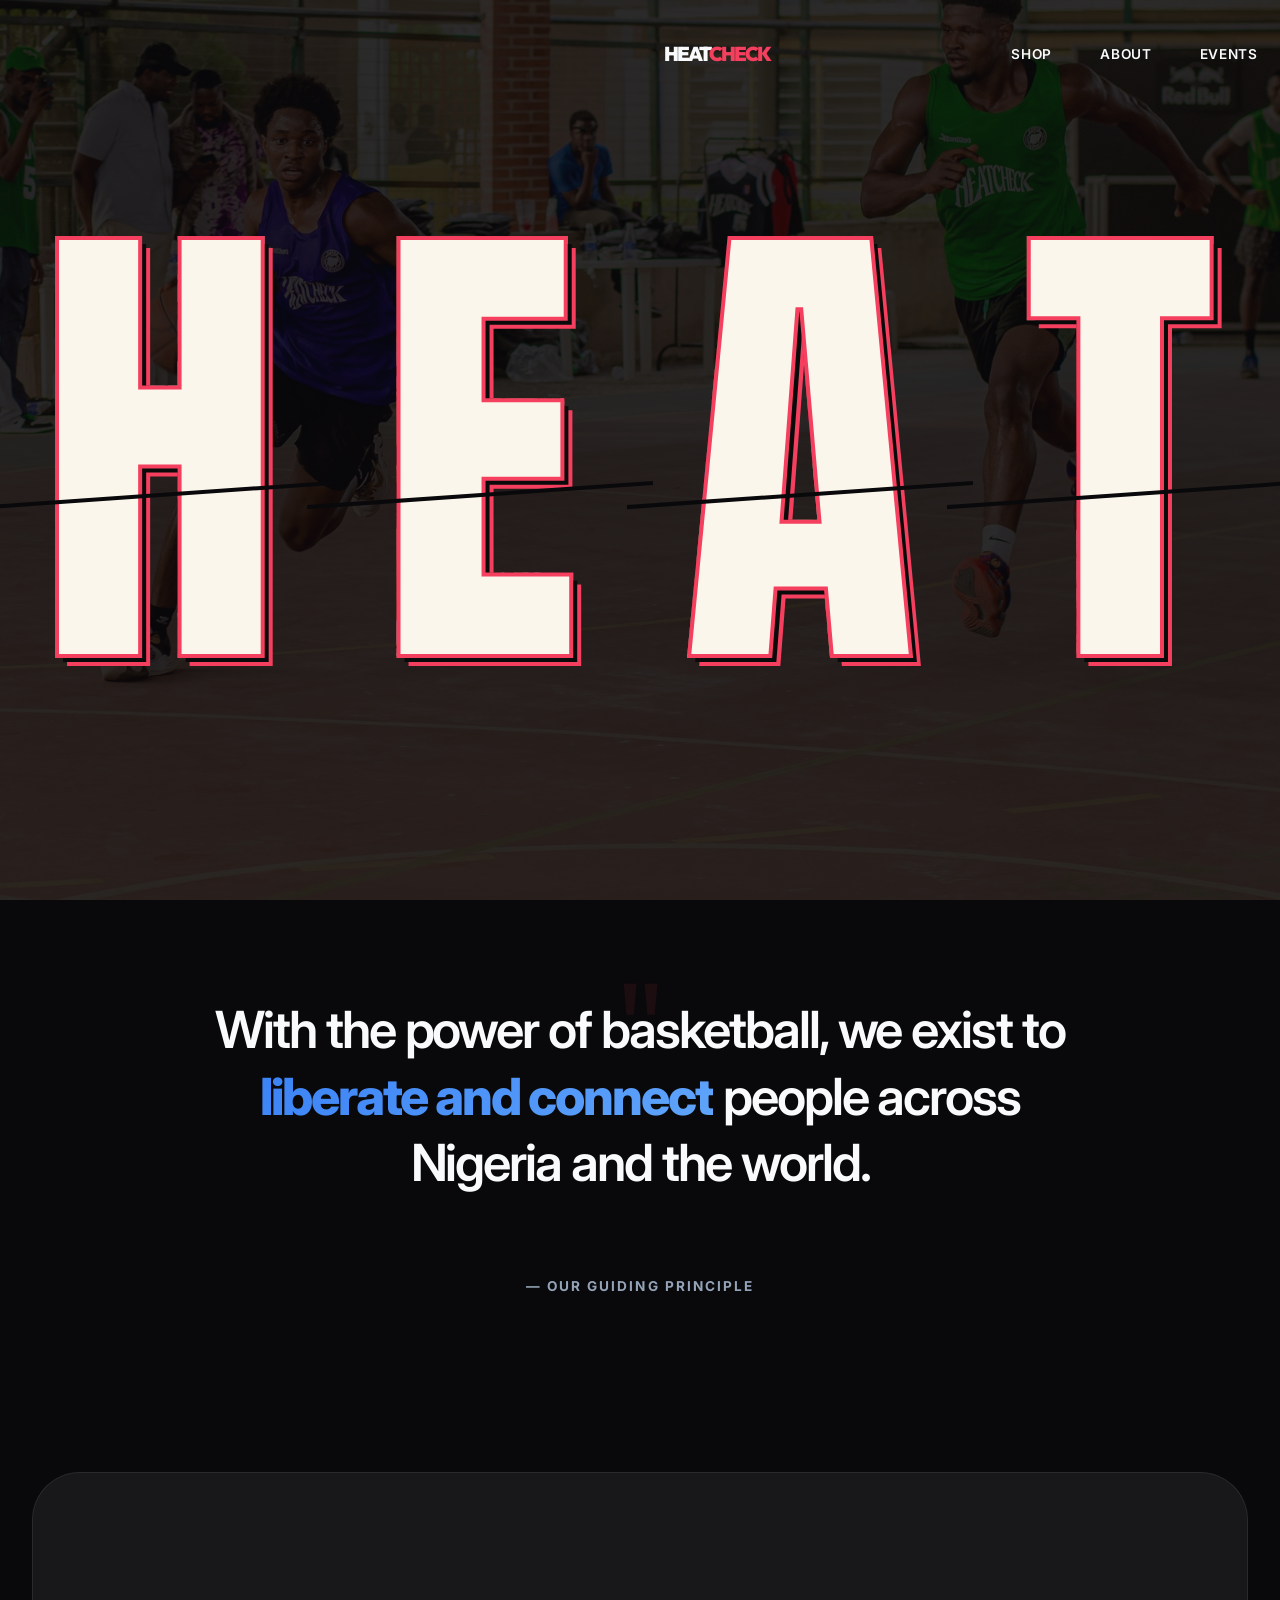
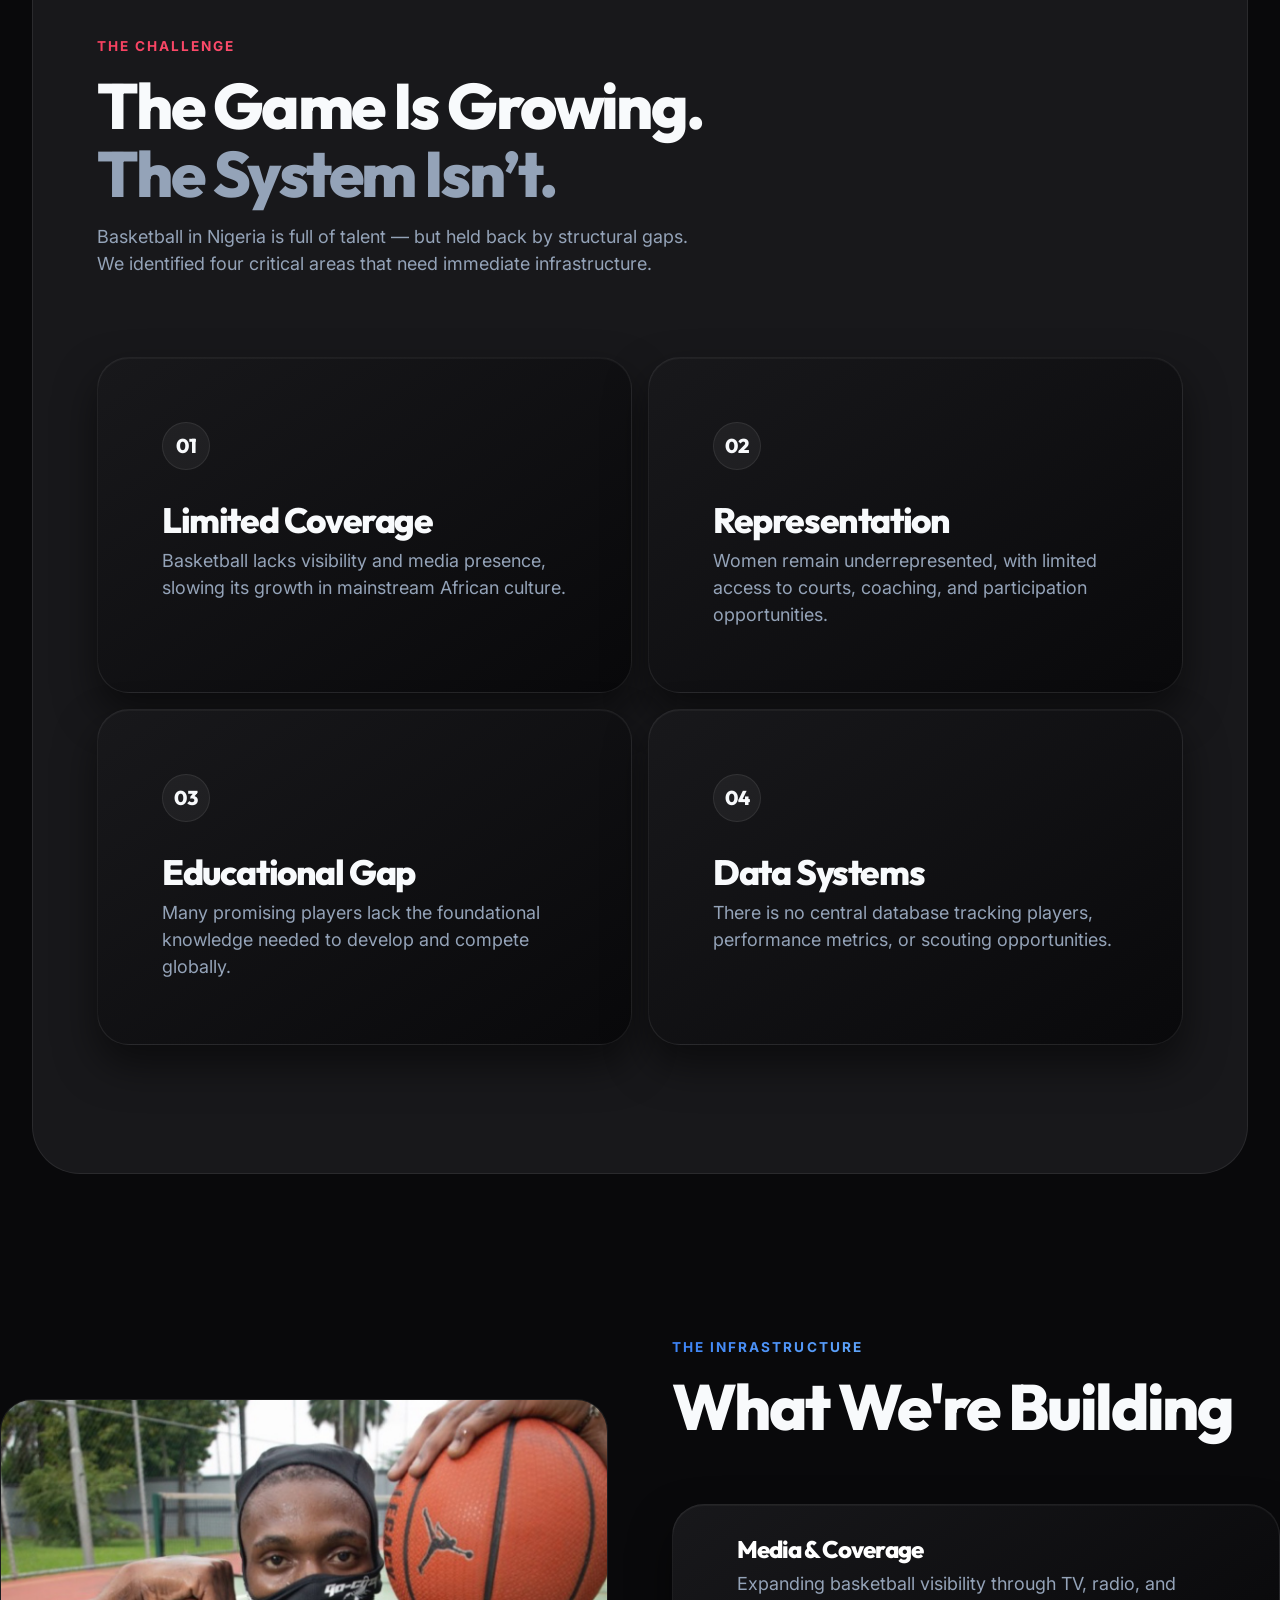
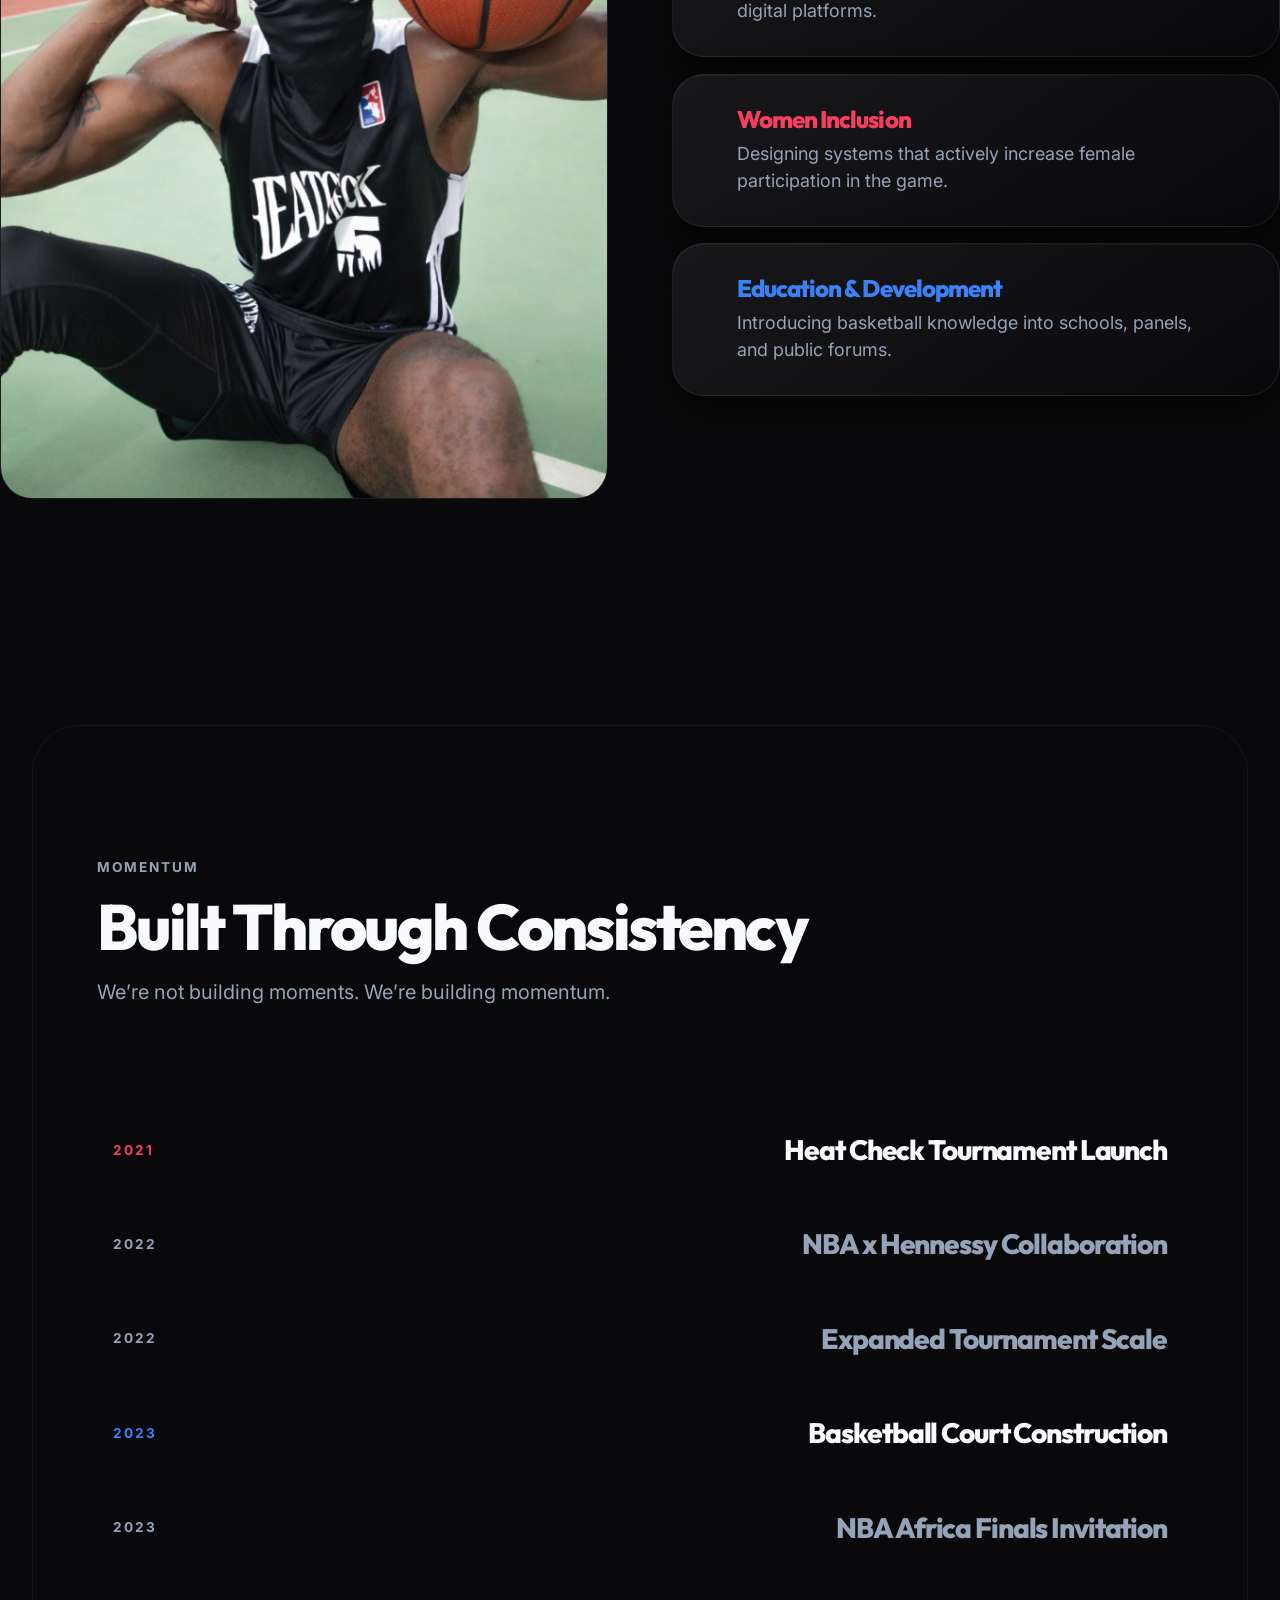
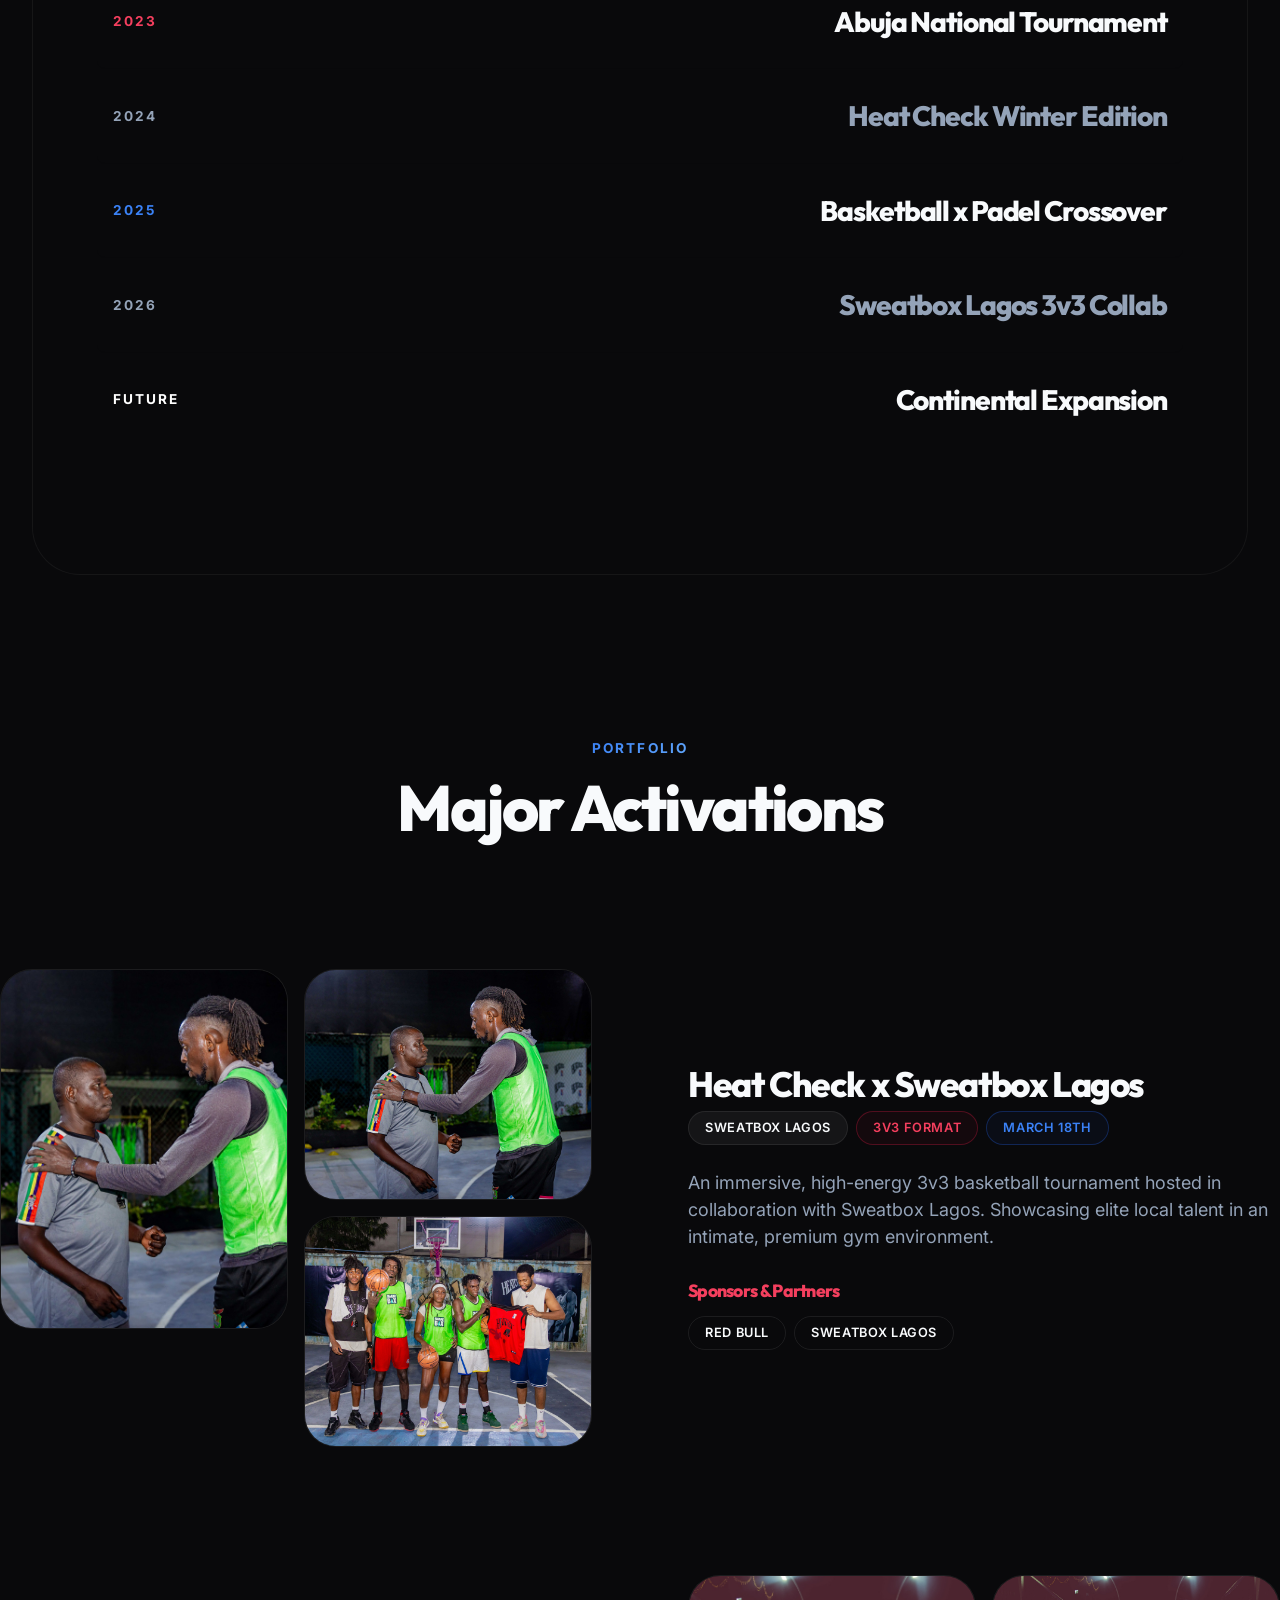
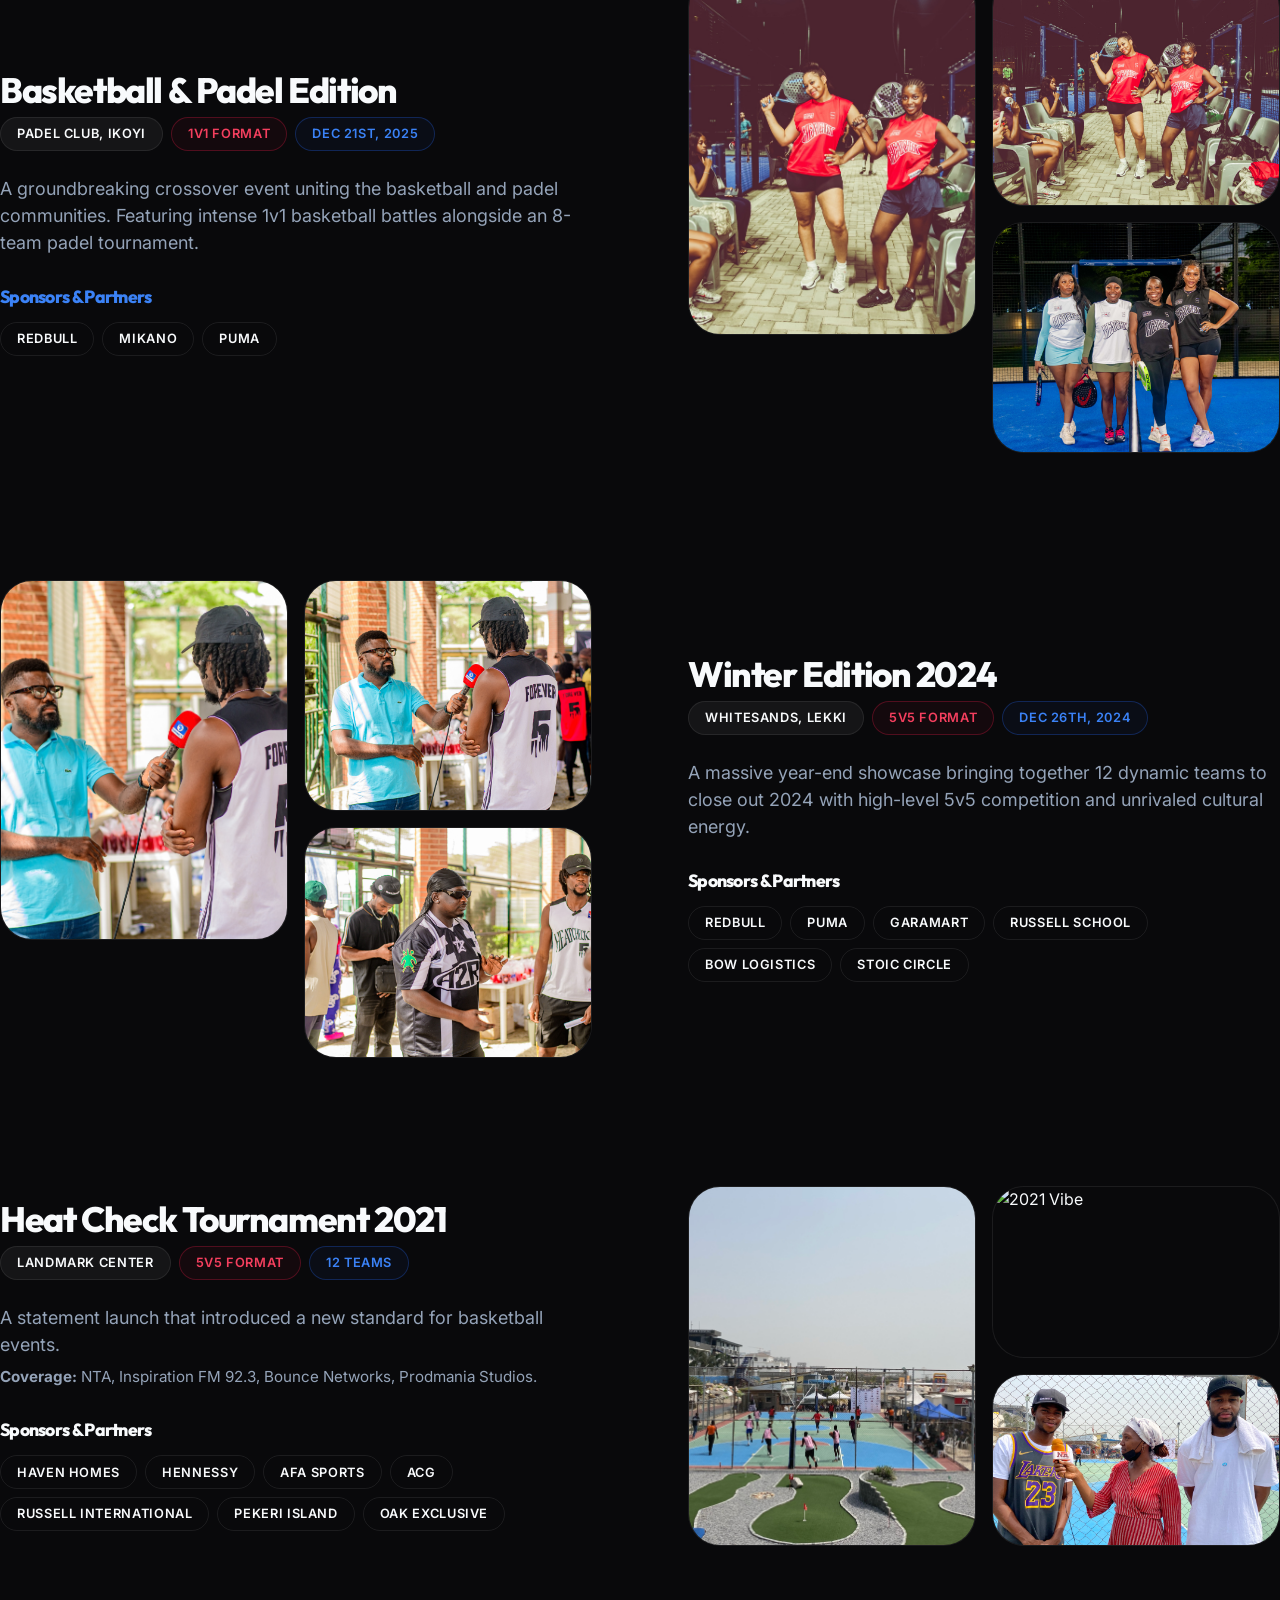
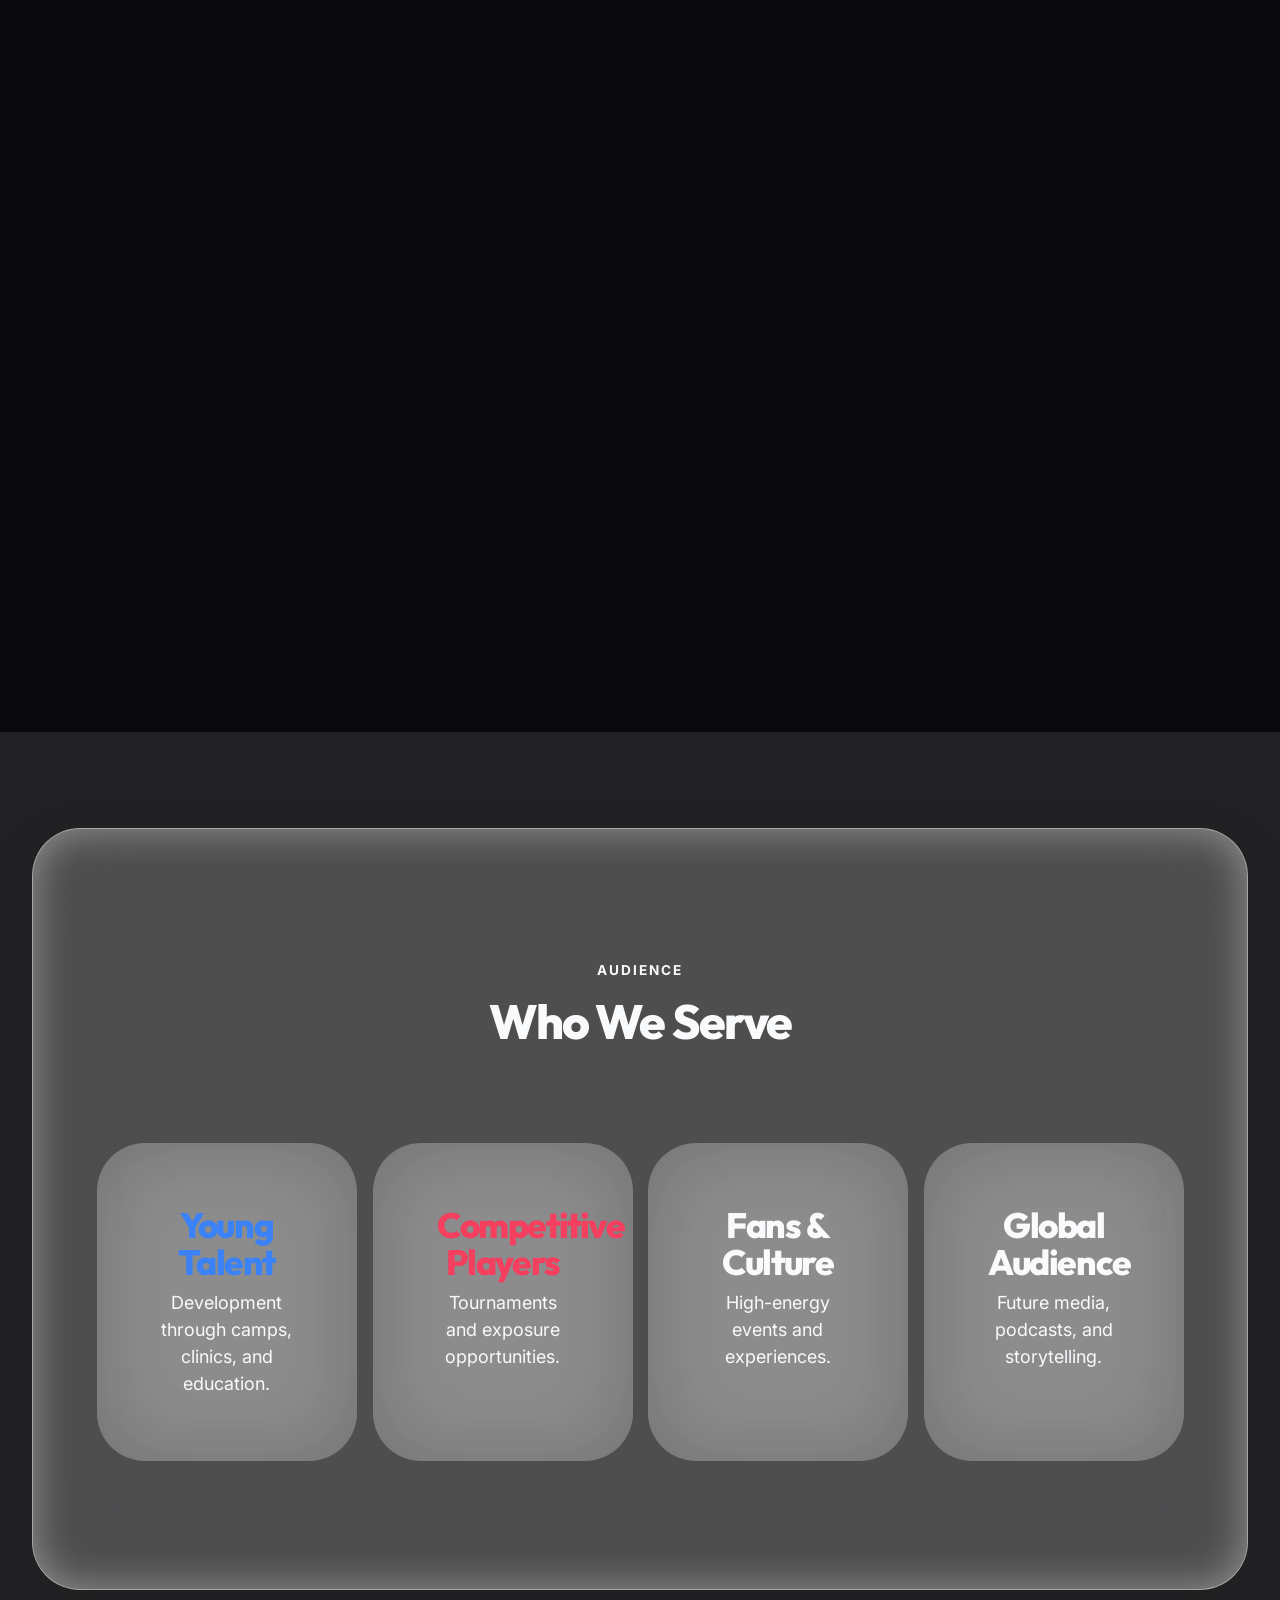
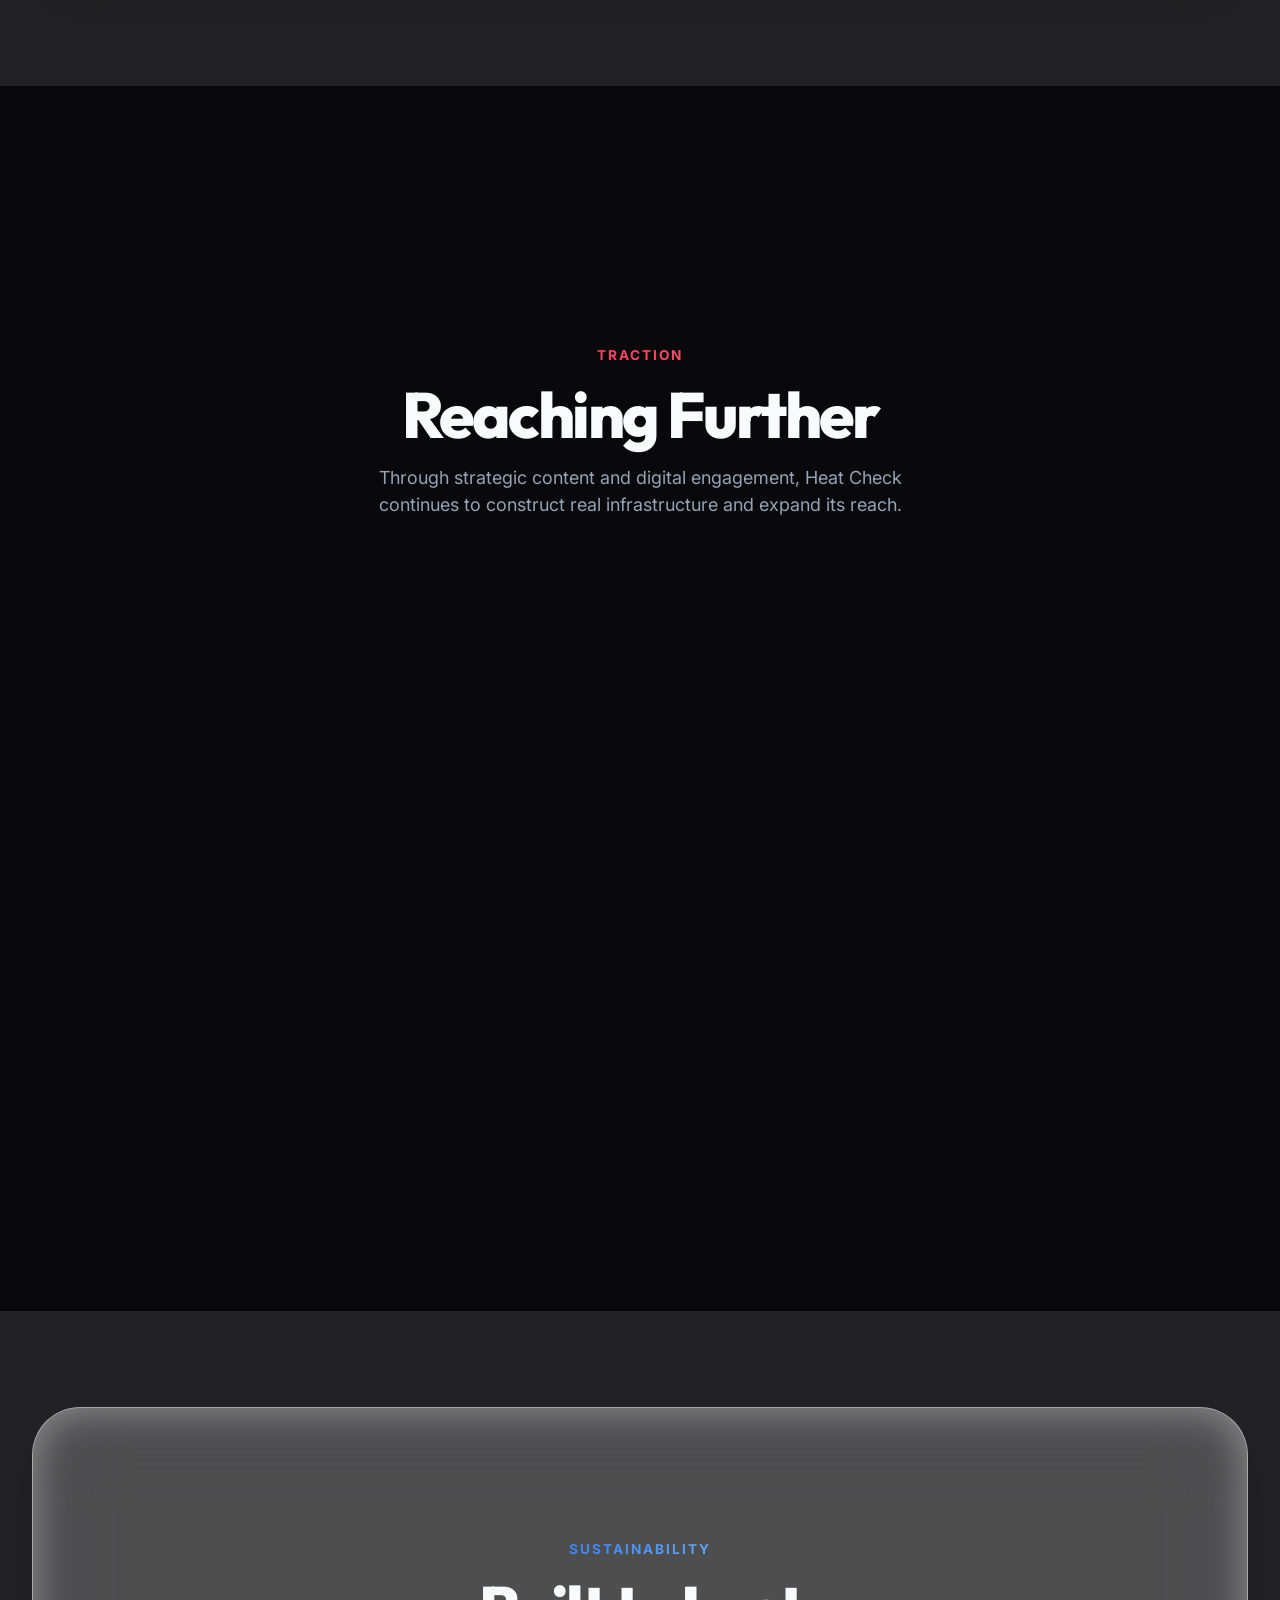
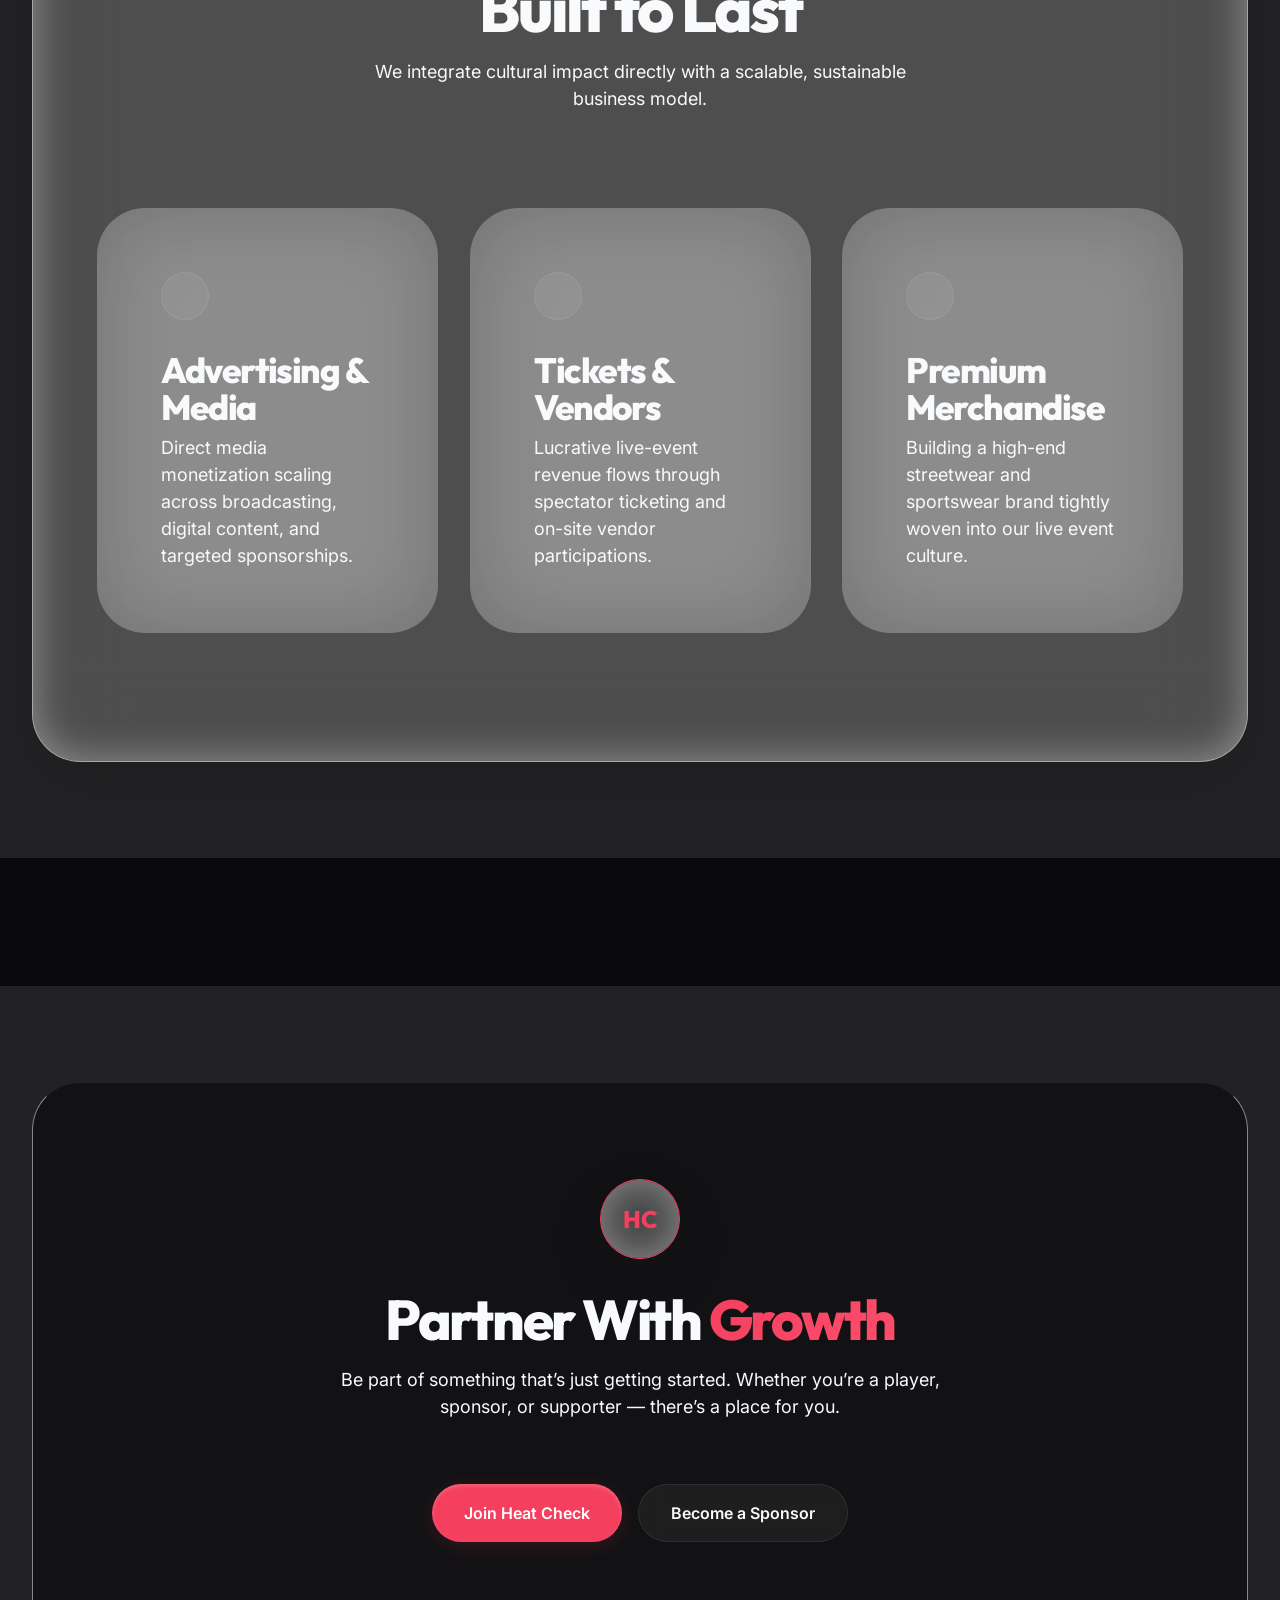
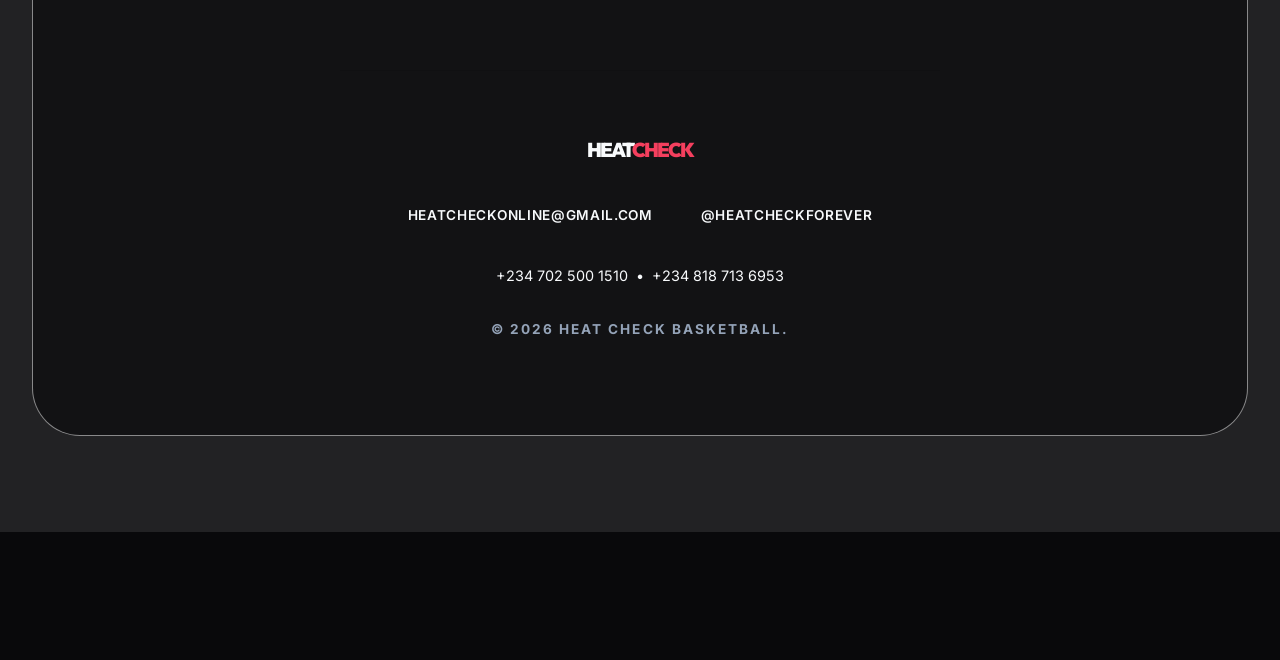
==== commit 138095f5: "Optimize site speed: compress images, add lazy loading, preconnect fonts" ====
--- a/index.html
+++ b/index.html
@@ -3,8 +3,13 @@
 <head>
   <meta charset="UTF-8">
   <meta name="viewport" content="width=device-width, initial-scale=1.0">
-  <title>Heat Check | The Future of Basketball</title>
-  <meta name="description" content="Heat Check is a basketball platform built to elevate the game across Nigeria and Africa, bridging the gap between grassroots talent and global opportunity.">
+  <title>Heat Check | Basketball Culture & Community</title>
+  <meta name="description" content="Heat Check is a community-driven basketball platform redefining the culture in Nigeria through high-energy tournaments, premium merch, and authentic storytelling.">
+  
+  <!-- Preconnect to Google Fonts for faster font loading -->
+  <link rel="preconnect" href="https://fonts.googleapis.com">
+  <link rel="preconnect" href="https://fonts.gstatic.com" crossorigin>
+
   <link rel="stylesheet" href="css/design-system.css">
   <link rel="stylesheet" href="css/animations.css">
   <link rel="stylesheet" href="css/hero-interactive.css">
@@ -389,11 +394,11 @@
           <img src="assets/images/team.jpg" alt="Sweatbox Teams" loading="lazy">
         </div>
         <div style="display: flex; flex-direction: column; gap: 1rem;">
-          <div class="img-cinematic-wrapper" style="flex:1;">
-            <img src="assets/images/play.jpg" alt="3v3 Action" loading="lazy">
-          </div>
-          <div class="img-cinematic-wrapper" style="flex:1;">
-            <img src="assets/images/sponsor.jpg" alt="Sponsor" loading="lazy">
+          <div class="col img-cinematic-wrapper fade-in-left">
+            <img src="assets/images/team.jpg" alt="Heat Check Community" loading="lazy">
+          </div>
+          <div class="col img-cinematic-wrapper fade-in-left">
+            <img src="assets/images/sponsor.jpg" alt="Heat Check Brand Partners" loading="lazy">
           </div>
         </div>
       </div>
@@ -423,7 +428,7 @@
         </div>
         <div style="display: flex; flex-direction: column; gap: 1rem;">
           <div class="img-cinematic-wrapper" style="flex:1;">
-            <img src="assets/images/padel2025-2.jpg" alt="Padel Vibe" loading="lazy">
+            <img src="assets/images/padel2025-1.jpg" alt="Basketball & Padel 2025" loading="lazy">
           </div>
           <div class="img-cinematic-wrapper" style="flex:1;">
             <img src="assets/images/padel2025-3.jpg" alt="Padel Atmosphere" loading="lazy">
@@ -459,7 +464,7 @@
         </div>
         <div style="display: flex; flex-direction: column; gap: 1rem;">
           <div class="img-cinematic-wrapper" style="flex:1;">
-            <img src="assets/images/dec2024-2.jpg" alt="Dec Vibe" loading="lazy">
+            <img src="assets/images/dec2024-1.jpg" alt="Winter Edition 2024" loading="lazy">
           </div>
           <div class="img-cinematic-wrapper" style="flex:1;">
             <img src="assets/images/dec2024-3.jpg" alt="Dec Atmosphere" loading="lazy">
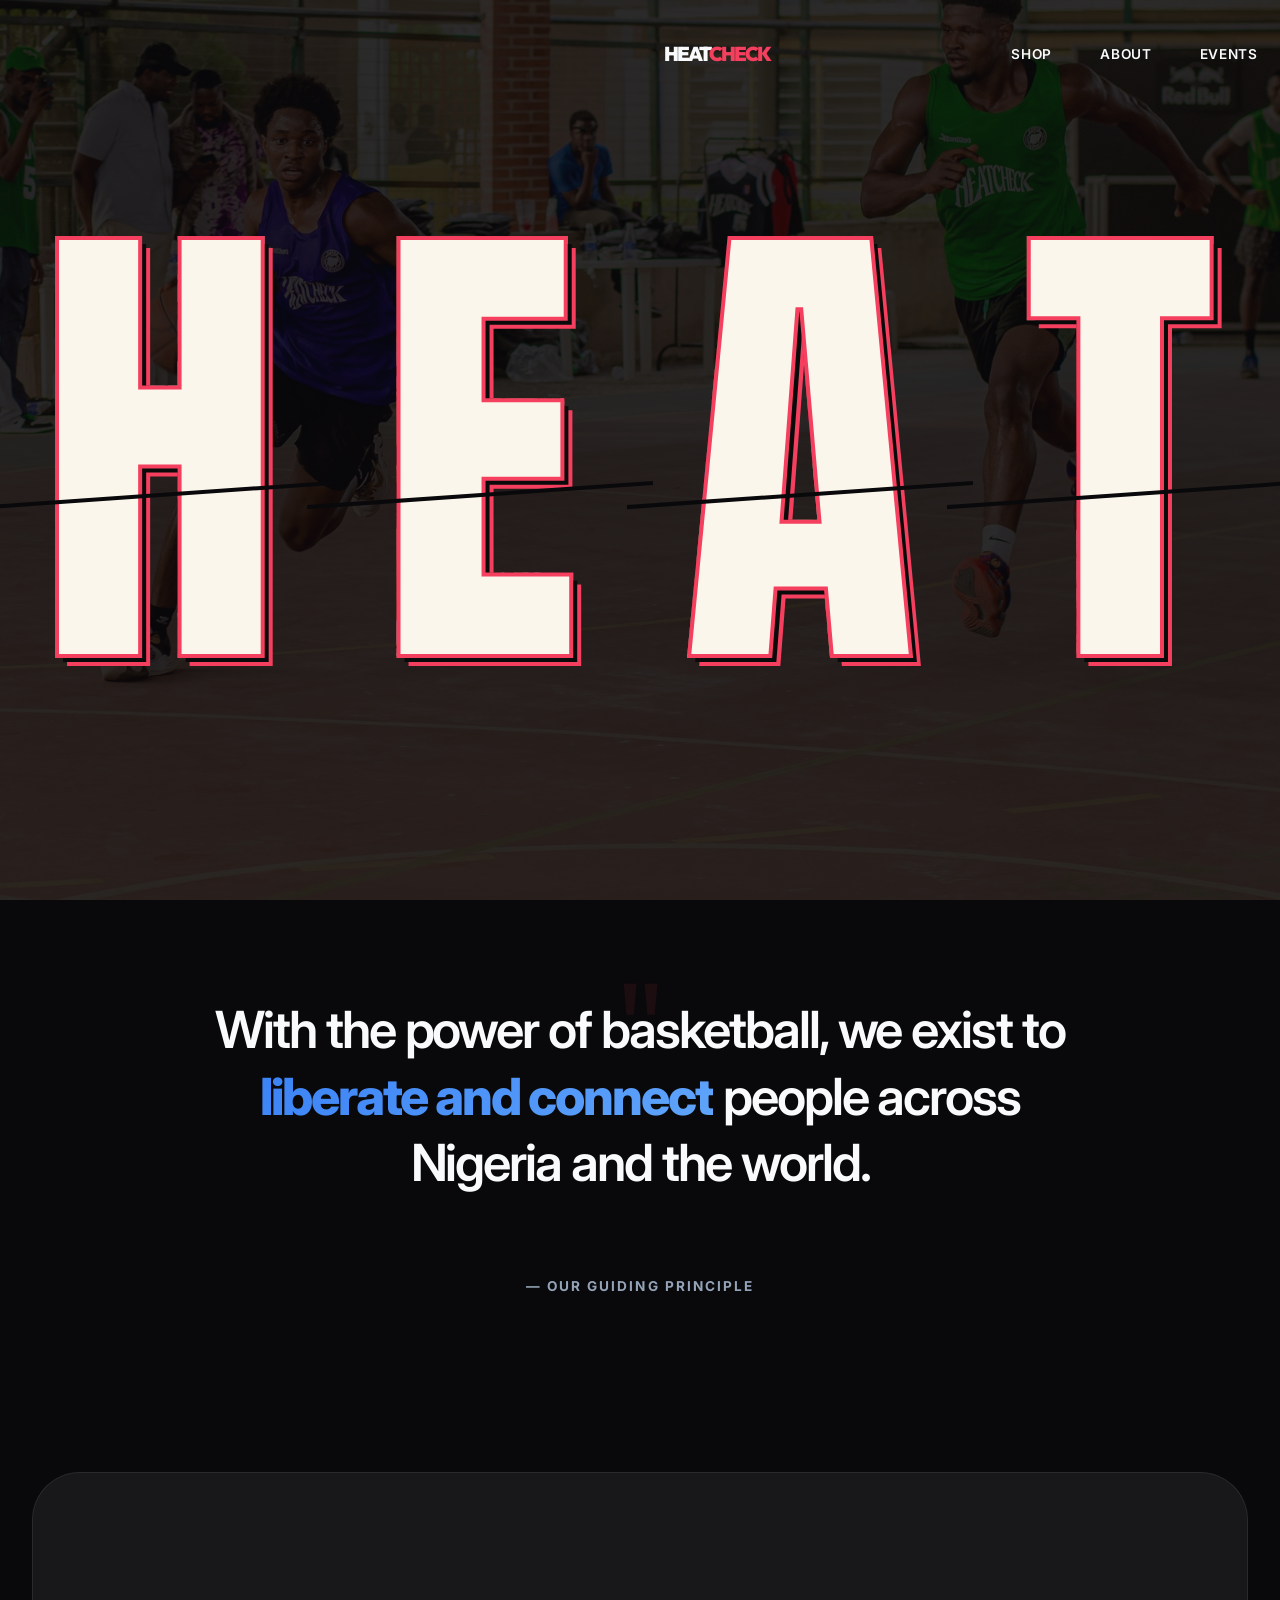
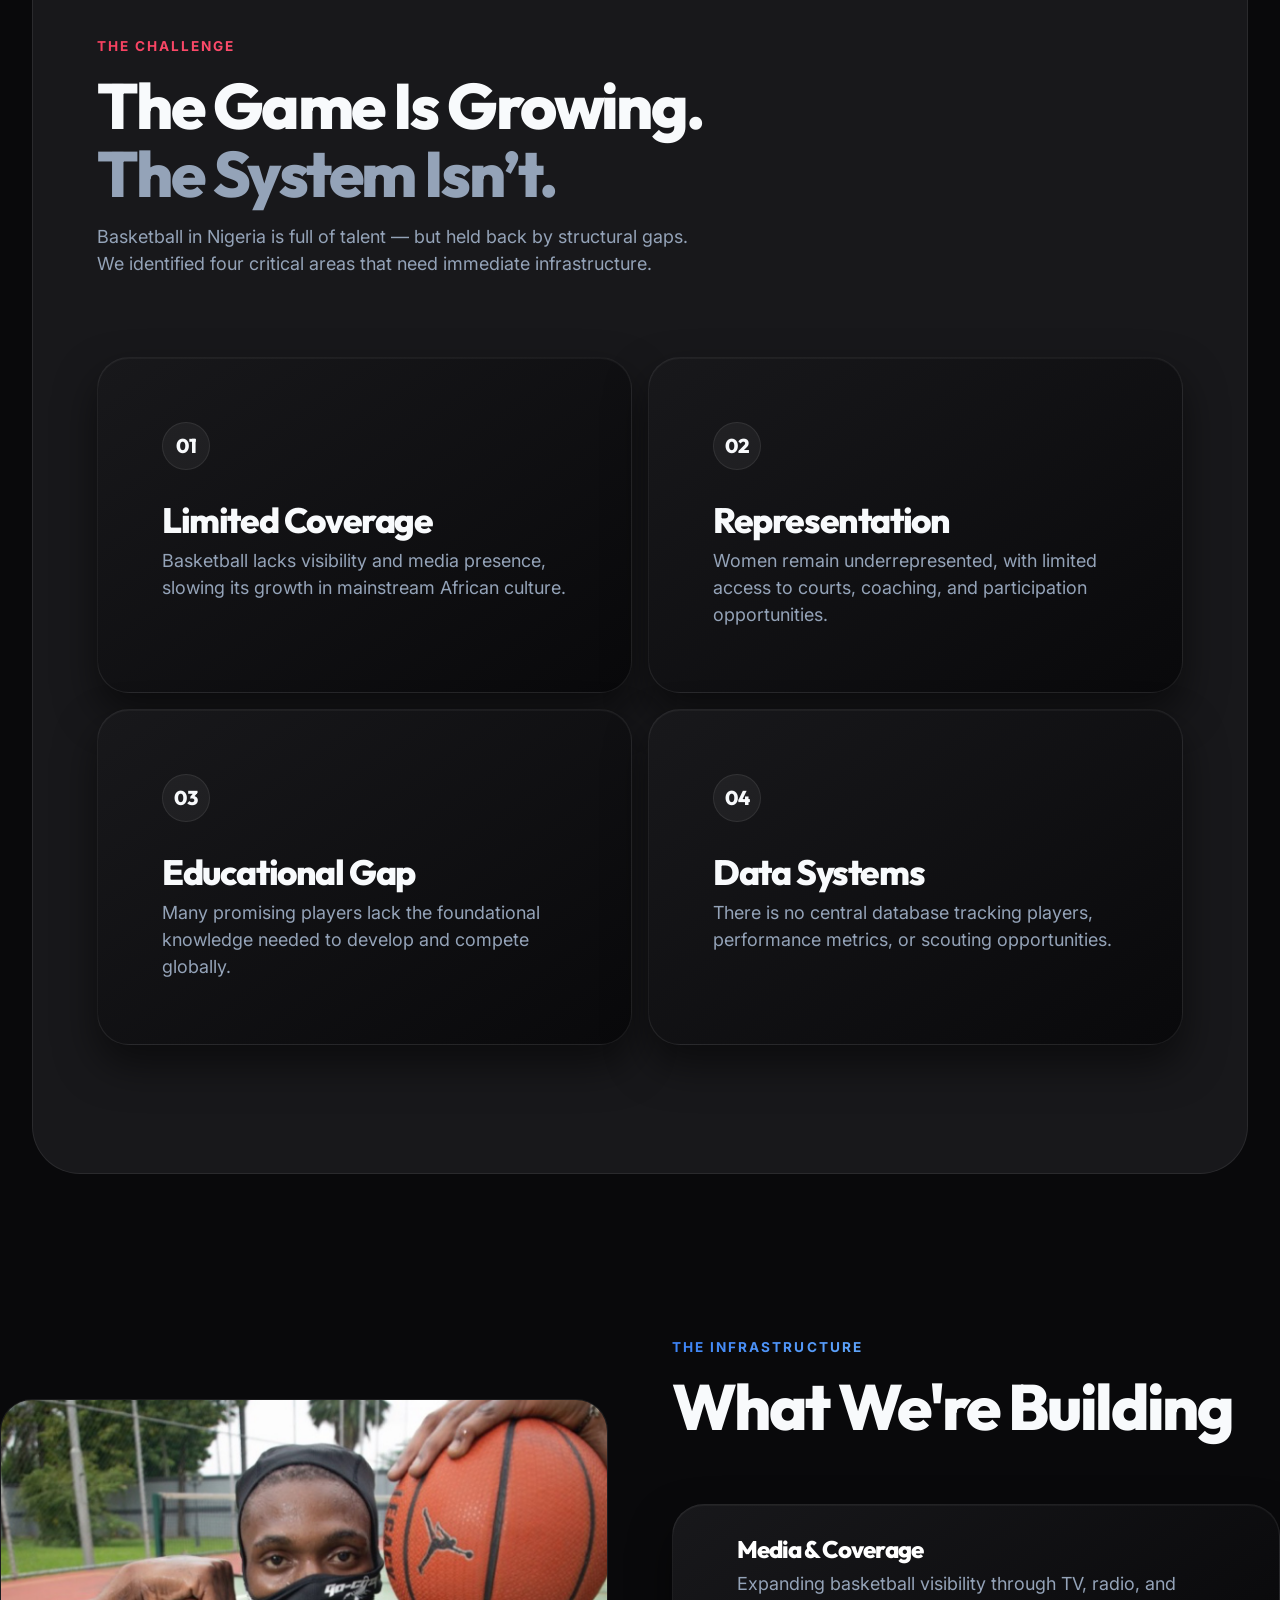
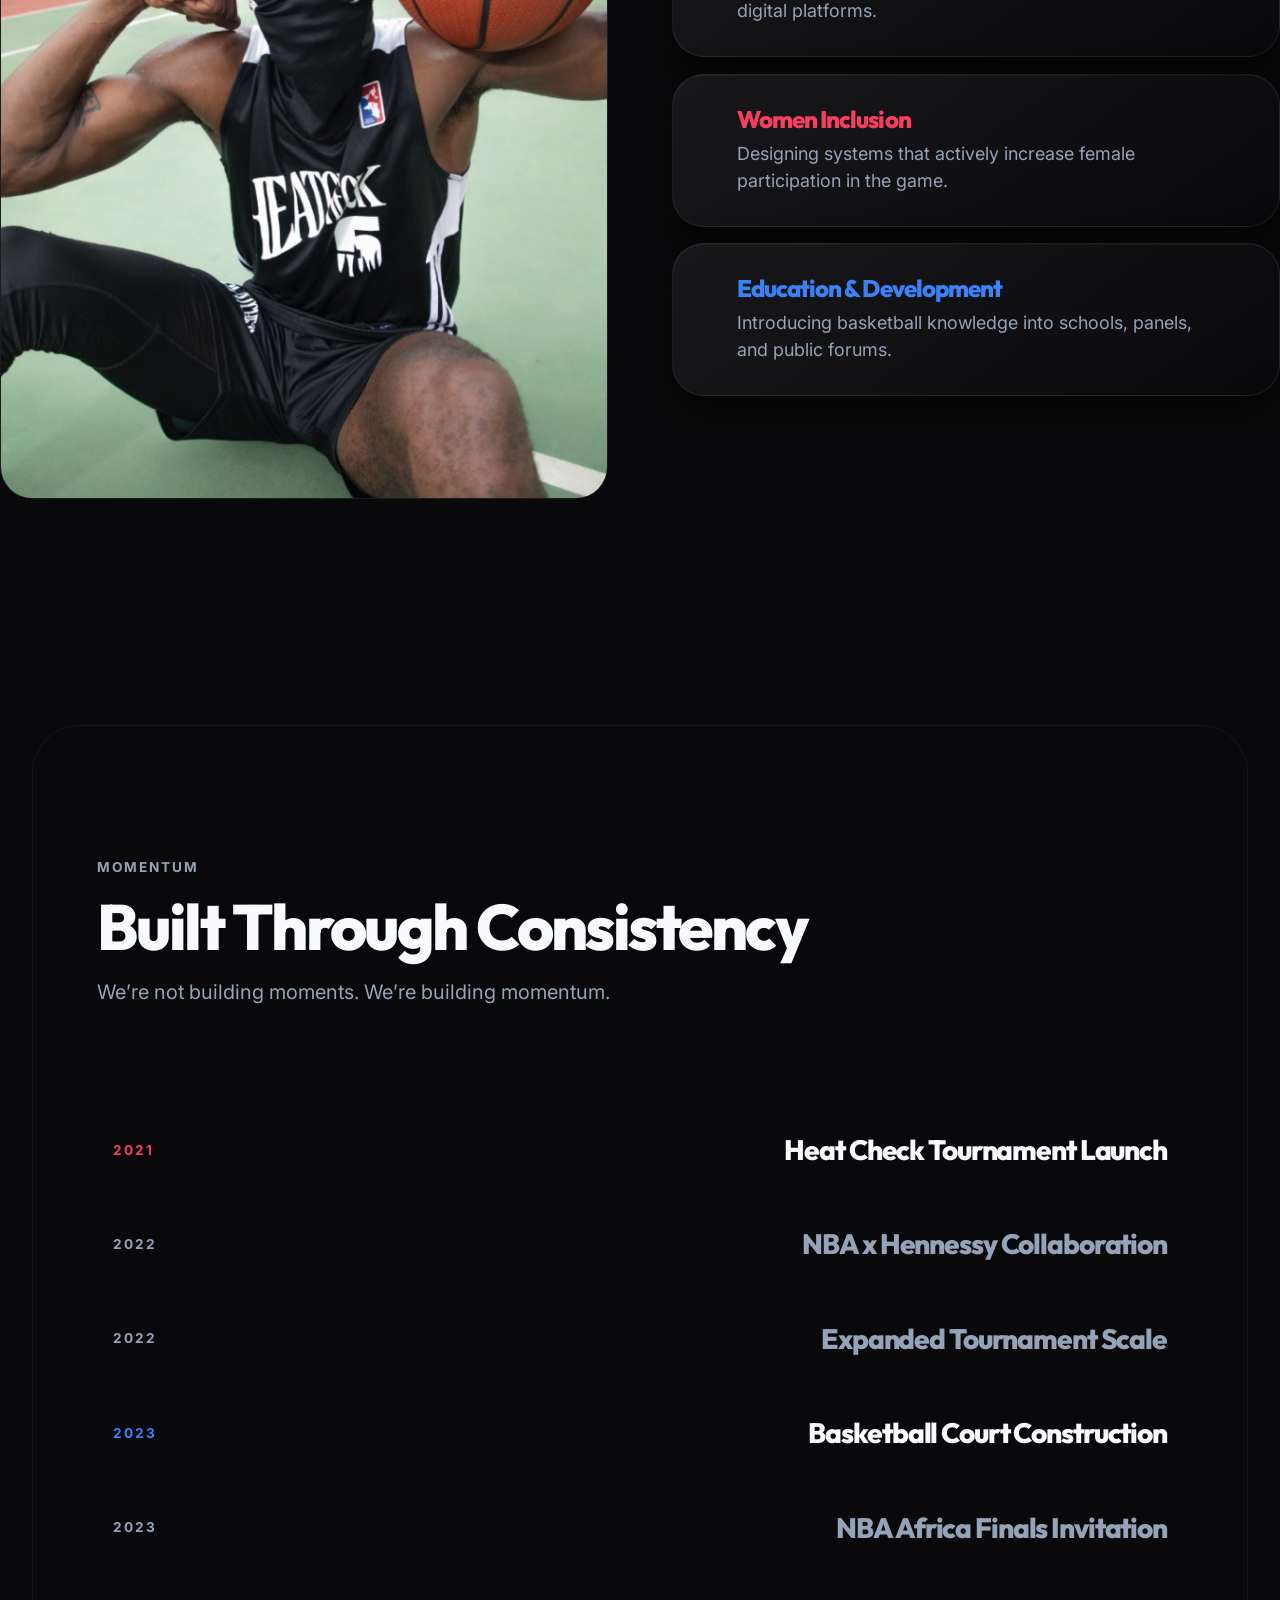
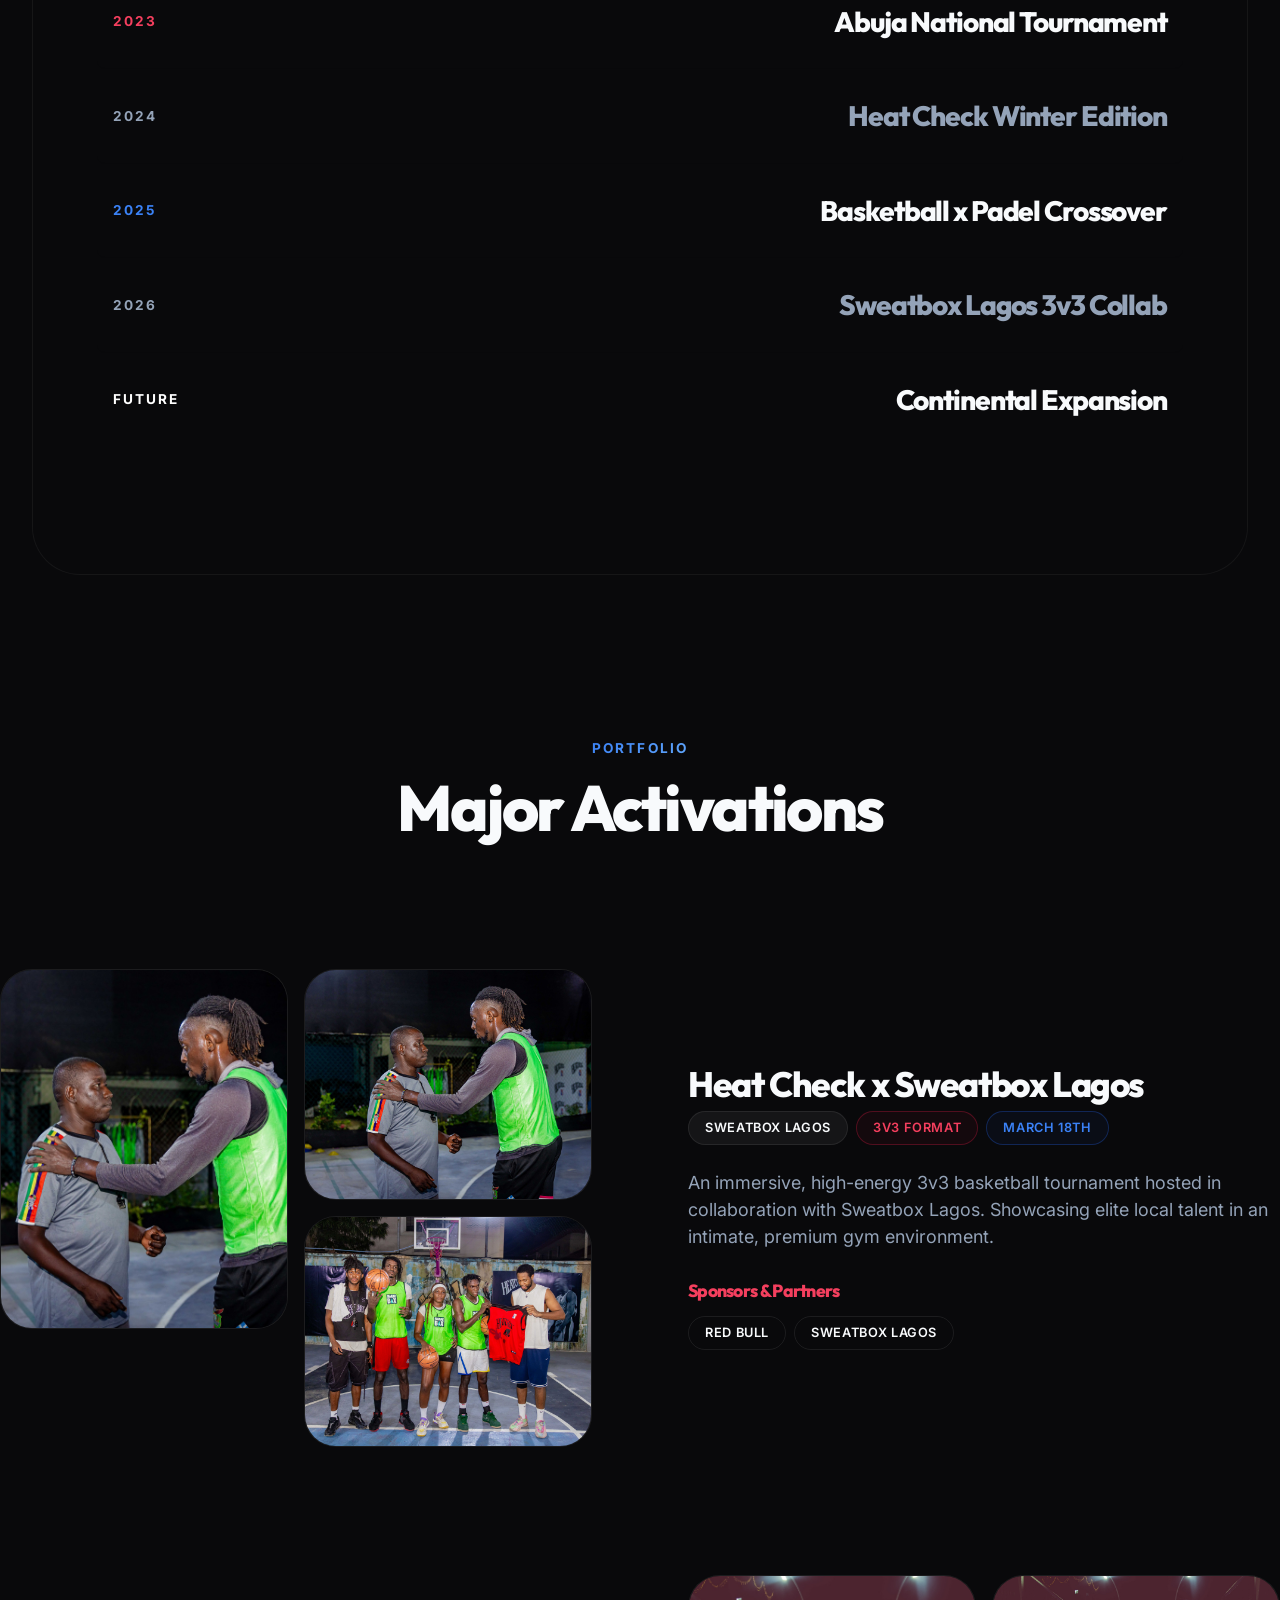
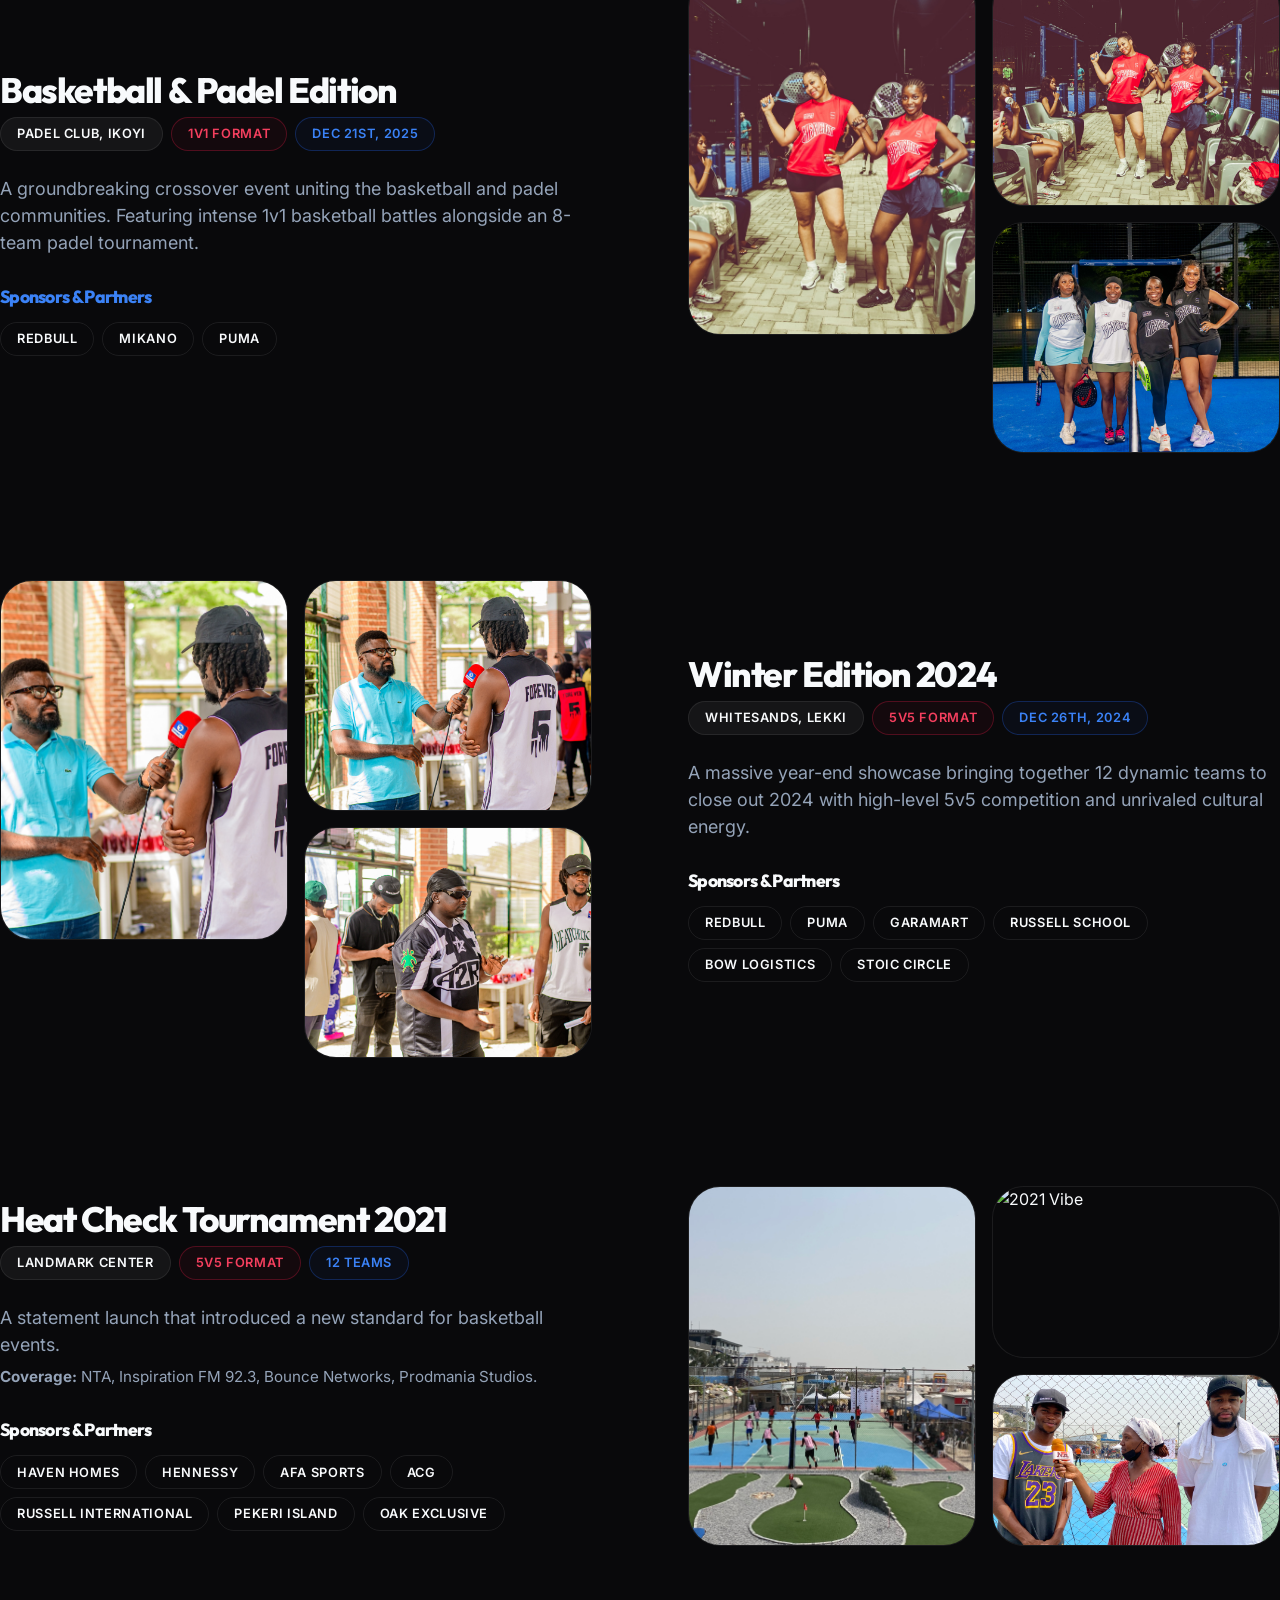
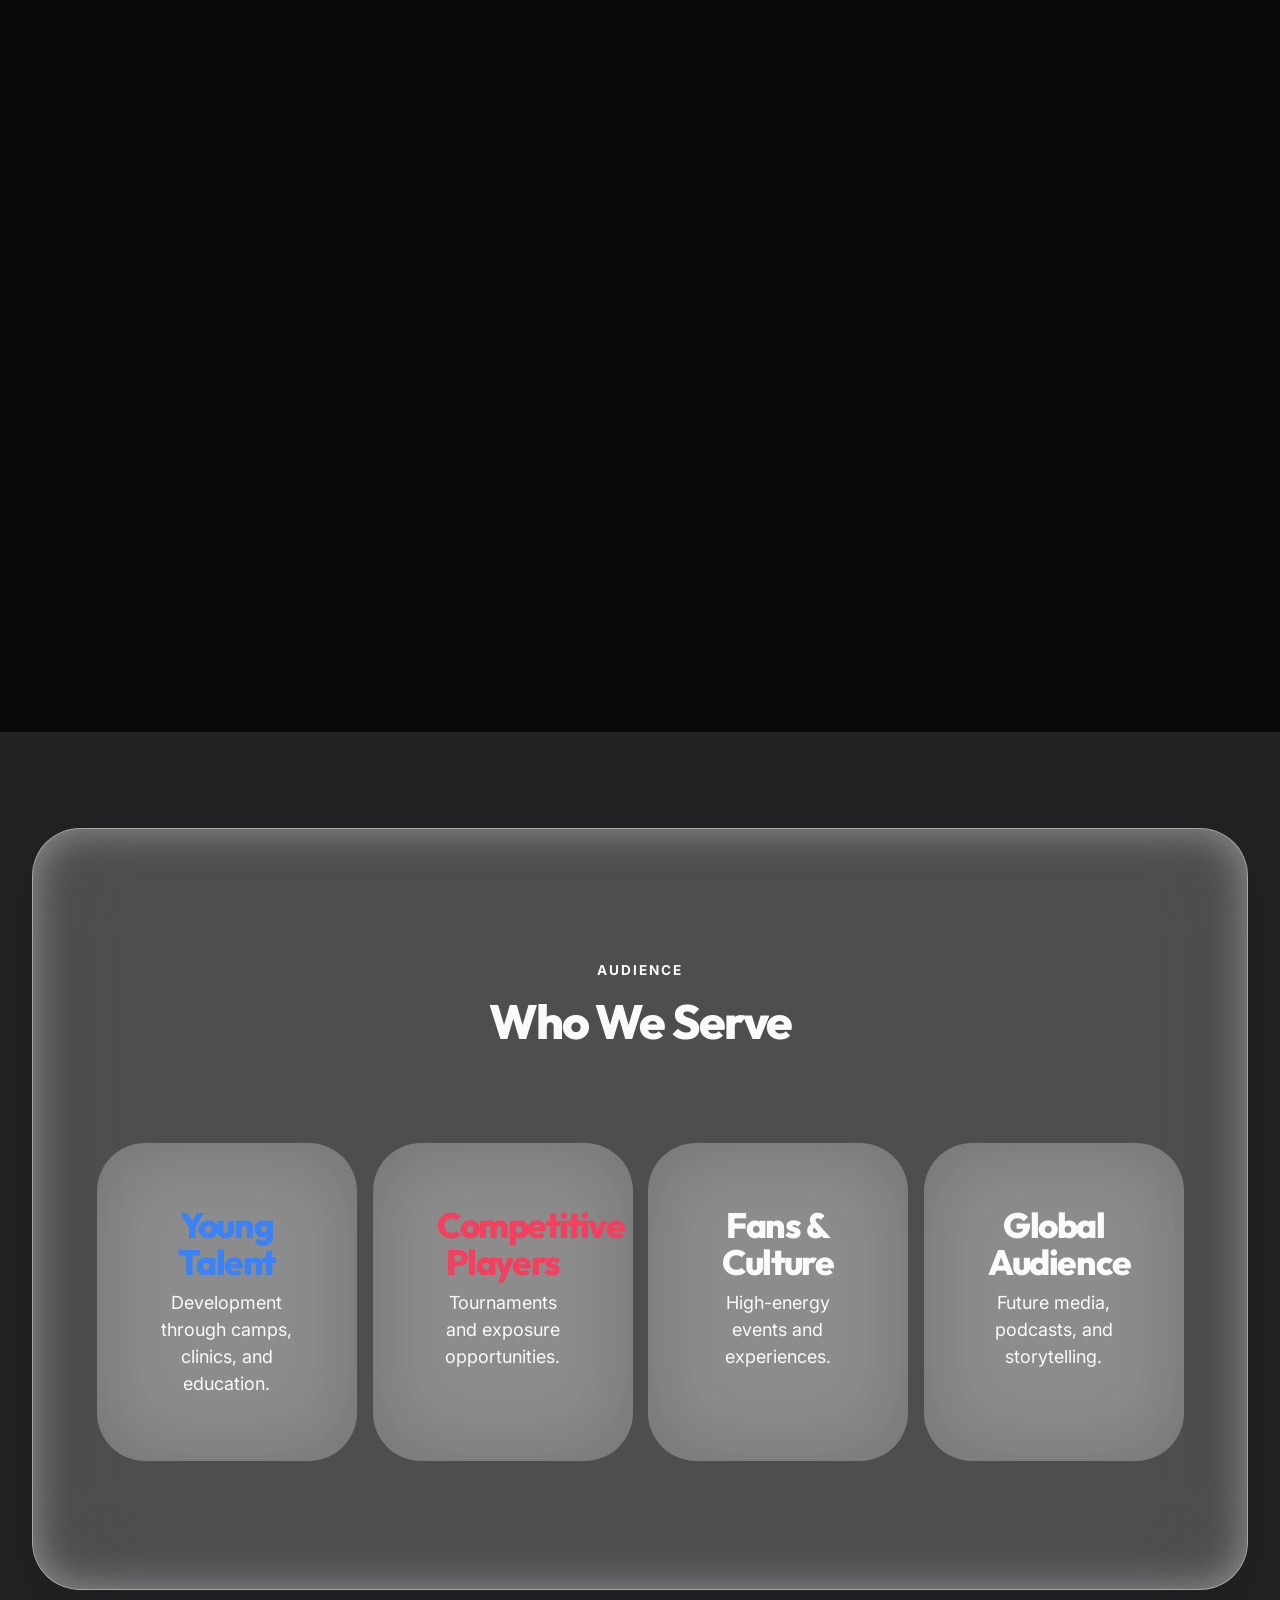
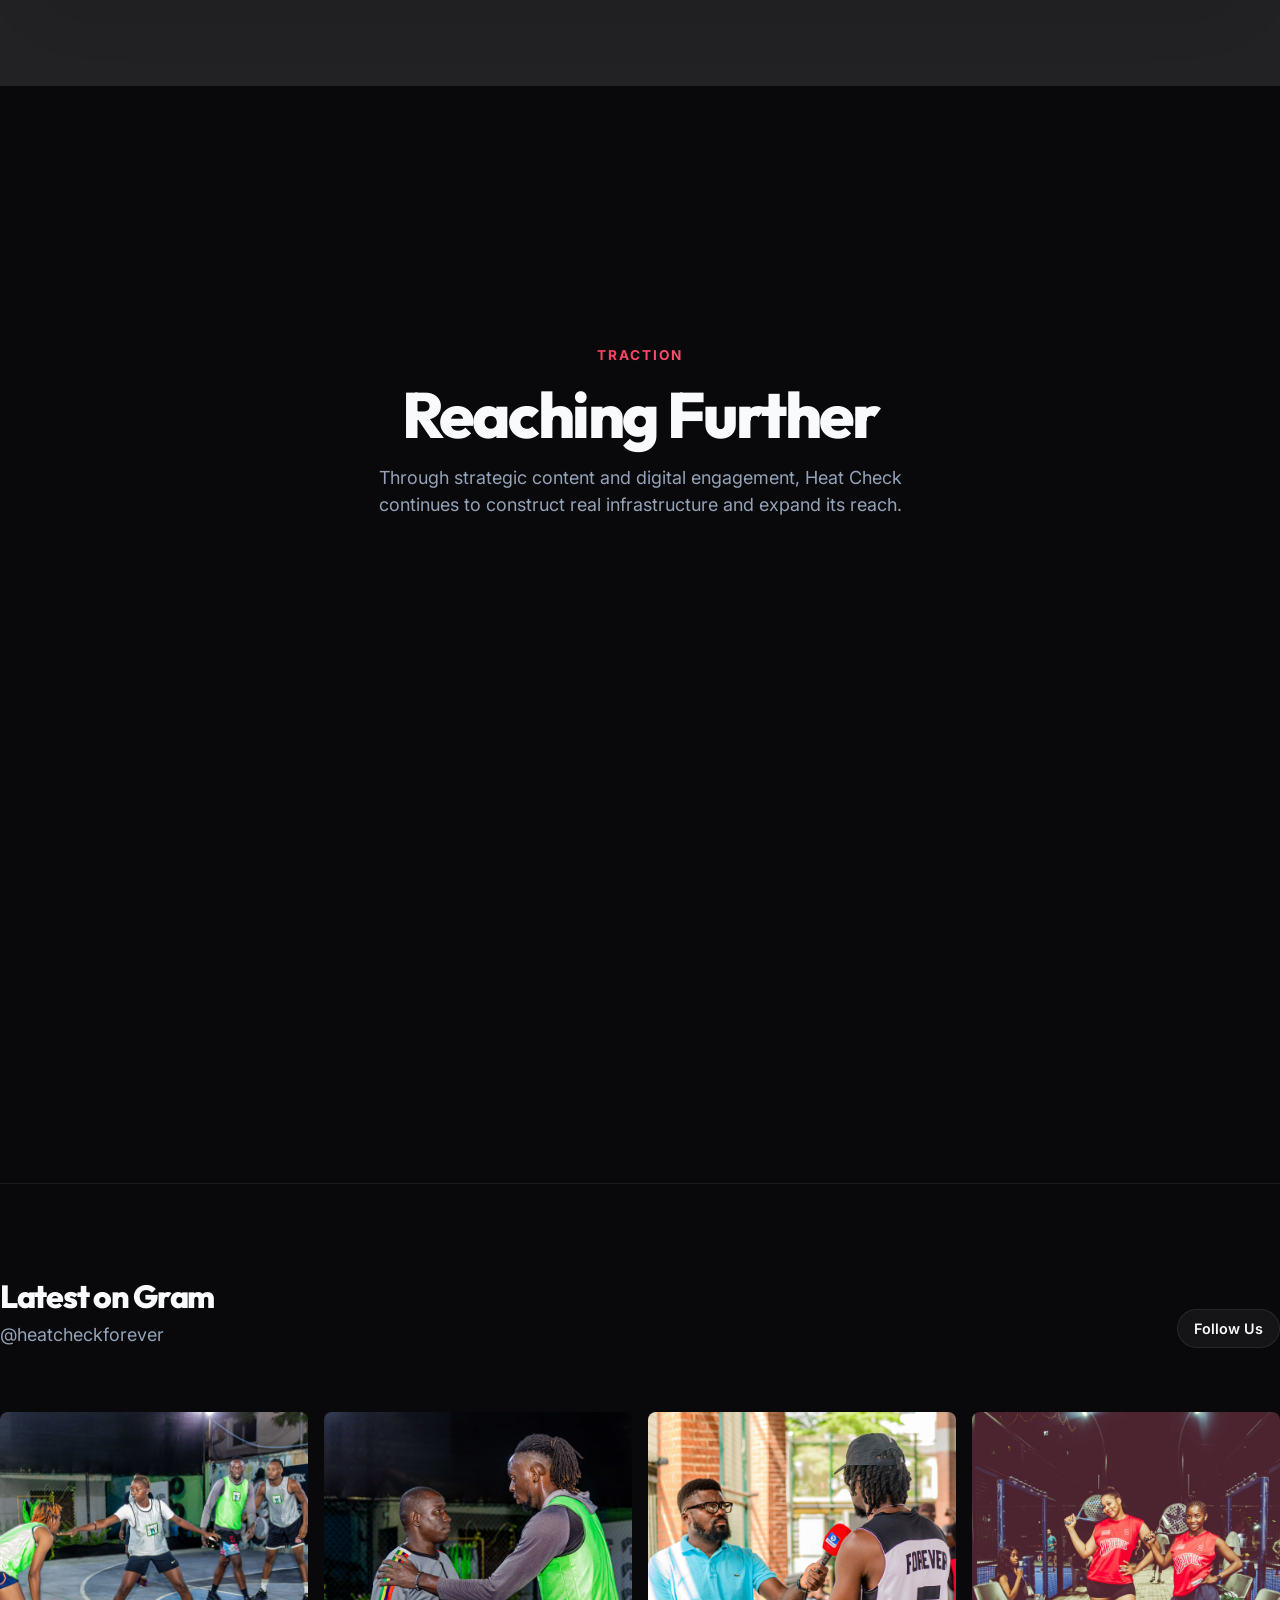
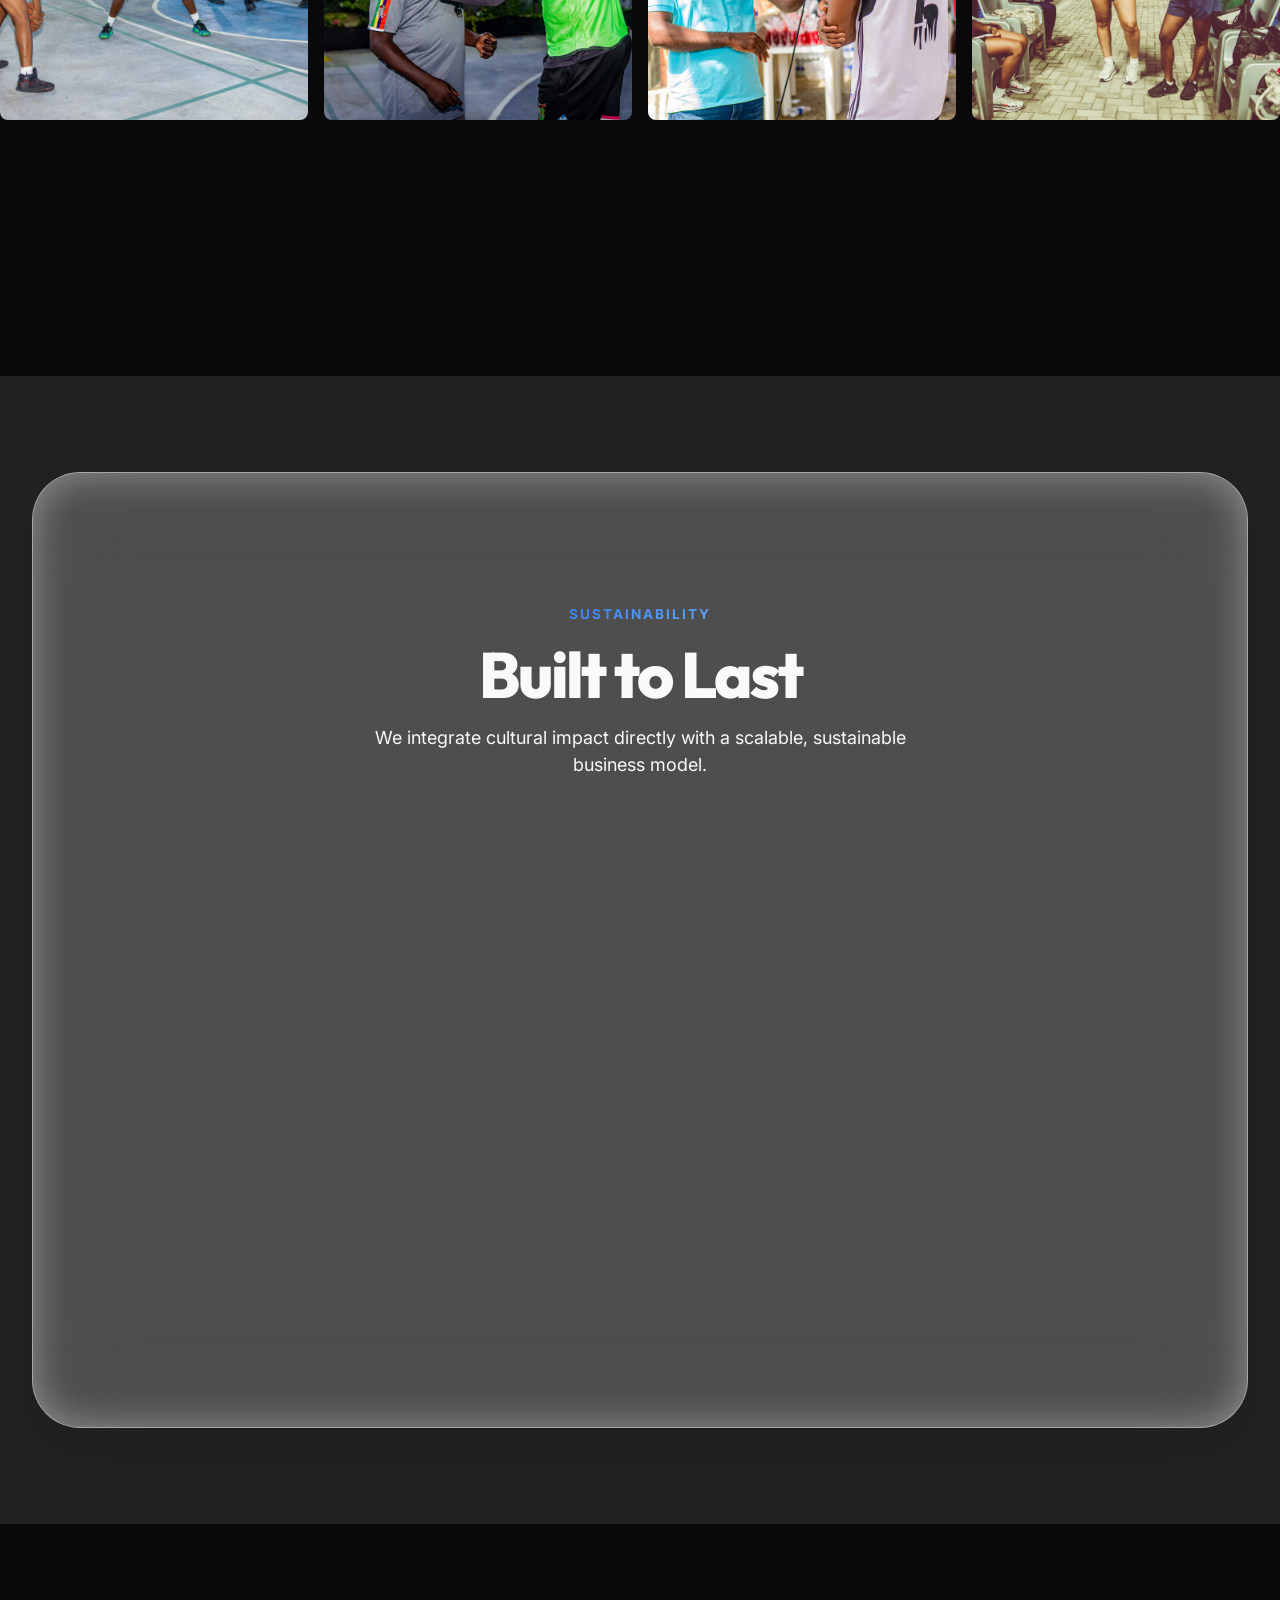
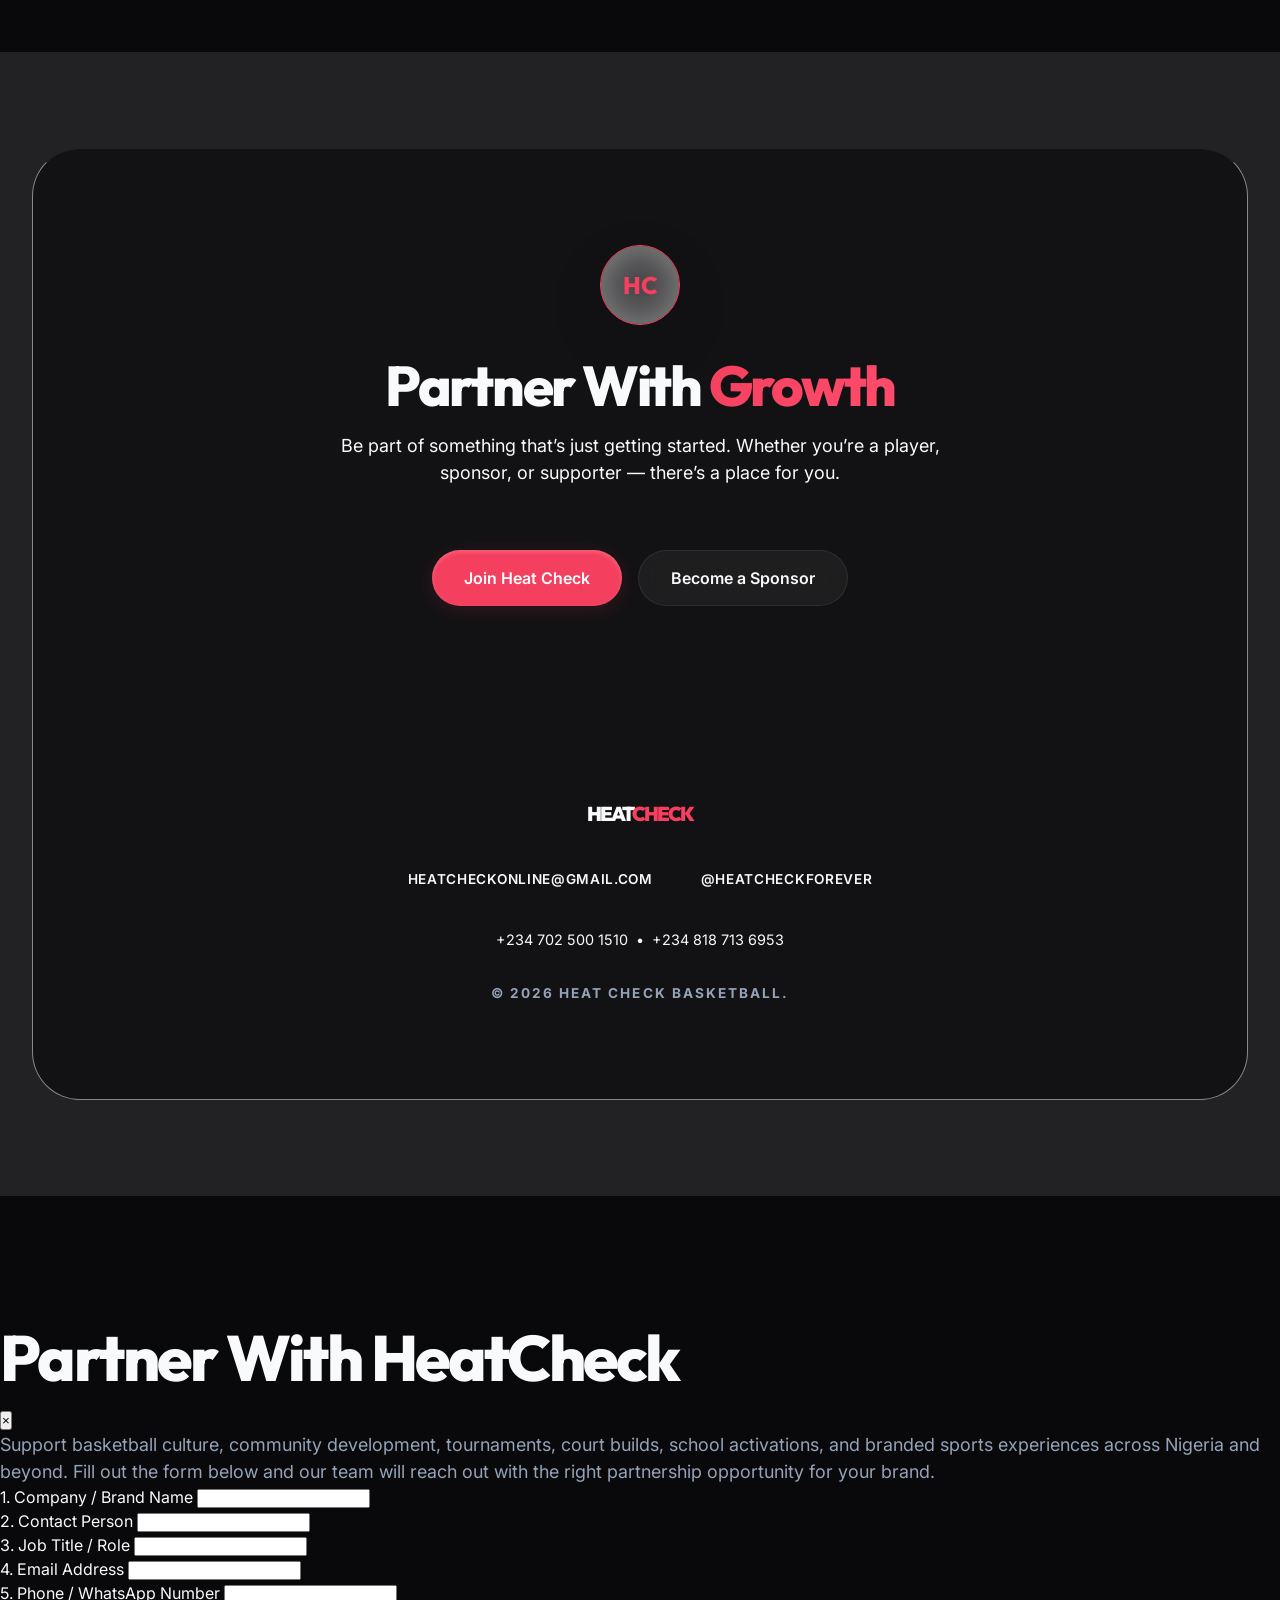
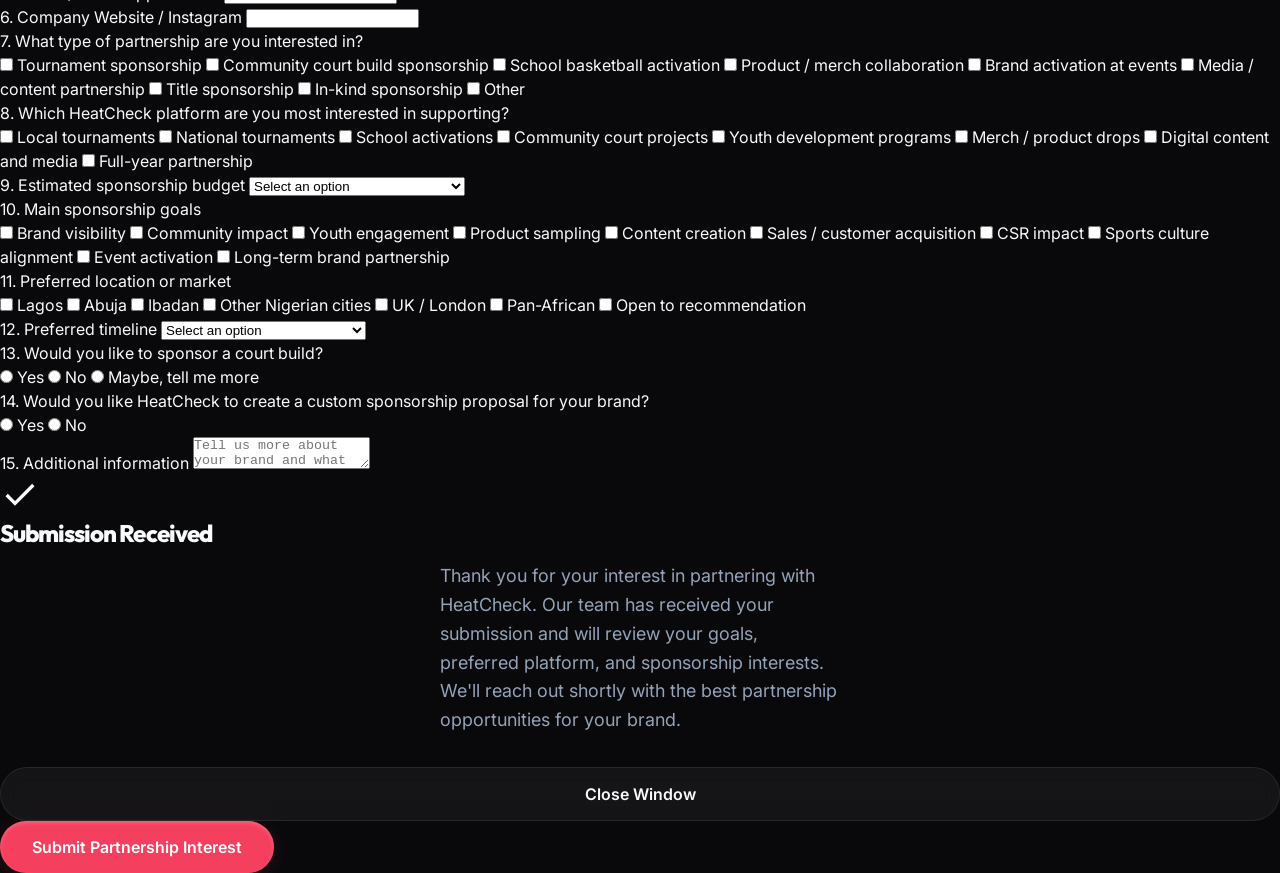
==== commit 55483e02: "Add Partnership slide-over form, animate Reaching Further numbers, and add IG feed grid" ====
--- a/index.html
+++ b/index.html
@@ -576,14 +576,52 @@
     
     <div class="grid-2">
       <div class="stat-block reveal delay-1">
-        <div class="stat-number text-gradient-blue">+29k</div>
+        <div class="stat-number text-gradient-blue">+<span class="stat-counter" data-target="29">0</span>k</div>
         <div class="eyebrow" style="margin:0; color:var(--text-primary);">Impressions Generated</div>
         <p style="margin-top: 1rem; max-width: 300px;">Rapid audience growth across highly targeted youth demographics.</p>
       </div>
       <div class="stat-block reveal delay-2">
-        <div class="stat-number text-gradient-red">+16k</div>
+        <div class="stat-number text-gradient-red">+<span class="stat-counter" data-target="16">0</span>k</div>
         <div class="eyebrow" style="margin:0; color:var(--text-primary);">Total Unique Reach</div>
         <p style="margin-top: 1rem; max-width: 300px;">Consistent, organic expansion across multiple digital touchpoints.</p>
+      </div>
+    </div>
+    
+    <style>
+      .ig-post-hover-overlay { position: absolute; inset: 0; background: rgba(0,0,0,0.6); opacity: 0; transition: opacity 0.3s ease; display: flex; align-items: center; justify-content: center; color: white; backdrop-filter: blur(2px); }
+      .ig-post:hover .ig-post-hover-overlay { opacity: 1; }
+    </style>
+    
+    <div style="margin-top: var(--space-xxl); border-top: var(--border-subtle); padding-top: var(--space-xl);">
+      <div style="display: flex; justify-content: space-between; align-items: flex-end; margin-bottom: var(--space-lg); flex-wrap:wrap; gap:1rem;">
+        <div>
+          <h3 style="font-size: 2rem; margin-bottom: 0.5rem;">Latest on Gram</h3>
+          <p style="color: var(--text-secondary);">@heatcheckforever</p>
+        </div>
+        <a href="https://instagram.com/heatcheckforever" target="_blank" rel="noopener noreferrer" class="btn btn-secondary" style="padding: 0.5rem 1rem; font-size: 0.9rem;">Follow Us</a>
+      </div>
+      
+      <div style="display: grid; grid-template-columns: repeat(auto-fit, minmax(200px, 1fr)); gap: var(--space-sm);">
+        <a href="https://instagram.com/heatcheckforever" target="_blank" rel="noopener noreferrer" class="ig-post reveal delay-1" style="aspect-ratio: 1/1; background-image: url('assets/images/play.jpg'); background-size: cover; background-position: center; border-radius: var(--radius-sm); display: block; position: relative; overflow: hidden;">
+          <div class="ig-post-hover-overlay">
+            <svg width="32" height="32" viewBox="0 0 24 24" fill="none" stroke="currentColor" stroke-width="2"><rect x="2" y="2" width="20" height="20" rx="5" ry="5"></rect><path d="M16 11.37A4 4 0 1 1 12.63 8 4 4 0 0 1 16 11.37z"></path><line x1="17.5" y1="6.5" x2="17.51" y2="6.5"></line></svg>
+          </div>
+        </a>
+        <a href="https://instagram.com/heatcheckforever" target="_blank" rel="noopener noreferrer" class="ig-post reveal delay-2" style="aspect-ratio: 1/1; background-image: url('assets/images/team.jpg'); background-size: cover; background-position: center; border-radius: var(--radius-sm); display: block; position: relative; overflow: hidden;">
+          <div class="ig-post-hover-overlay">
+            <svg width="32" height="32" viewBox="0 0 24 24" fill="none" stroke="currentColor" stroke-width="2"><rect x="2" y="2" width="20" height="20" rx="5" ry="5"></rect><path d="M16 11.37A4 4 0 1 1 12.63 8 4 4 0 0 1 16 11.37z"></path><line x1="17.5" y1="6.5" x2="17.51" y2="6.5"></line></svg>
+          </div>
+        </a>
+        <a href="https://instagram.com/heatcheckforever" target="_blank" rel="noopener noreferrer" class="ig-post reveal delay-3" style="aspect-ratio: 1/1; background-image: url('assets/images/dec2024-1.jpg'); background-size: cover; background-position: center; border-radius: var(--radius-sm); display: block; position: relative; overflow: hidden;">
+          <div class="ig-post-hover-overlay">
+            <svg width="32" height="32" viewBox="0 0 24 24" fill="none" stroke="currentColor" stroke-width="2"><rect x="2" y="2" width="20" height="20" rx="5" ry="5"></rect><path d="M16 11.37A4 4 0 1 1 12.63 8 4 4 0 0 1 16 11.37z"></path><line x1="17.5" y1="6.5" x2="17.51" y2="6.5"></line></svg>
+          </div>
+        </a>
+        <a href="https://instagram.com/heatcheckforever" target="_blank" rel="noopener noreferrer" class="ig-post reveal delay-4" style="aspect-ratio: 1/1; background-image: url('assets/images/padel2025-1.jpg'); background-size: cover; background-position: center; border-radius: var(--radius-sm); display: block; position: relative; overflow: hidden;">
+          <div class="ig-post-hover-overlay">
+            <svg width="32" height="32" viewBox="0 0 24 24" fill="none" stroke="currentColor" stroke-width="2"><rect x="2" y="2" width="20" height="20" rx="5" ry="5"></rect><path d="M16 11.37A4 4 0 1 1 12.63 8 4 4 0 0 1 16 11.37z"></path><line x1="17.5" y1="6.5" x2="17.51" y2="6.5"></line></svg>
+          </div>
+        </a>
       </div>
     </div>
   </section>
@@ -630,14 +668,14 @@
         
         <div class="hero-buttons" style="margin-bottom: var(--space-xxl);">
           <a href="mailto:heatcheckonline@gmail.com" class="btn btn-primary">Join Heat Check</a>
-          <a href="mailto:heatcheckonline@gmail.com" class="btn btn-secondary">Become a Sponsor</a>
+          <button onclick="togglePartnerForm(true)" class="btn btn-secondary">Become a Sponsor</button>
         </div>
 
         <div style="border-top: 1px solid rgba(0,0,0,0.1); padding-top: var(--space-lg); max-width: 600px; margin: 0 auto; display: flex; flex-direction: column; gap: var(--space-md);">
           <div class="logo">HEAT<span>CHECK</span></div>
           <div class="nav-links" style="justify-content: center;">
             <a href="mailto:heatcheckonline@gmail.com">heatcheckonline@gmail.com</a>
-            <a href="#">@heatcheckforever</a>
+            <a href="https://instagram.com/heatcheckforever" target="_blank" rel="noopener noreferrer">@heatcheckforever</a>
           </div>
           <p style="font-size: 0.9rem; color:var(--text-primary);">+234 702 500 1510 &nbsp;&bull;&nbsp; +234 818 713 6953</p>
           <div class="eyebrow" style="margin:0; color:var(--text-secondary);">© 2026 Heat Check Basketball.</div>
@@ -647,5 +685,215 @@
   </footer>
 
   <script src="js/main.js"></script>
+
+  <!-- Partner Form Slide-Over -->
+  <div class="partner-form-overlay" id="partnerOverlay" onclick="togglePartnerForm(false)"></div>
+  <div class="partner-drawer" id="partnerDrawer">
+    <div class="partner-header">
+      <h2>Partner With HeatCheck</h2>
+      <button class="close-partner" onclick="togglePartnerForm(false)">&times;</button>
+    </div>
+    <div class="partner-body">
+      <div id="partnerFormContent" class="form-content">
+        <p class="partner-intro">Support basketball culture, community development, tournaments, court builds, school activations, and branded sports experiences across Nigeria and beyond. Fill out the form below and our team will reach out with the right partnership opportunity for your brand.</p>
+        
+        <form id="partnerForm" onsubmit="submitPartnerForm(event)">
+          <div class="form-group">
+            <label class="form-label">1. Company / Brand Name</label>
+            <input type="text" class="form-input" required>
+          </div>
+          
+          <div class="form-group">
+            <label class="form-label">2. Contact Person</label>
+            <input type="text" class="form-input" required>
+          </div>
+          
+          <div class="form-group">
+            <label class="form-label">3. Job Title / Role</label>
+            <input type="text" class="form-input" required>
+          </div>
+          
+          <div class="form-group">
+            <label class="form-label">4. Email Address</label>
+            <input type="email" class="form-input" required>
+          </div>
+          
+          <div class="form-group">
+            <label class="form-label">5. Phone / WhatsApp Number</label>
+            <input type="tel" class="form-input" required>
+          </div>
+          
+          <div class="form-group">
+            <label class="form-label">6. Company Website / Instagram</label>
+            <input type="text" class="form-input">
+          </div>
+          
+          <div class="form-group">
+            <label class="form-label">7. What type of partnership are you interested in?</label>
+            <div class="checkbox-group">
+              <label class="checkbox-label"><input type="checkbox" class="checkbox-input"> Tournament sponsorship</label>
+              <label class="checkbox-label"><input type="checkbox" class="checkbox-input"> Community court build sponsorship</label>
+              <label class="checkbox-label"><input type="checkbox" class="checkbox-input"> School basketball activation</label>
+              <label class="checkbox-label"><input type="checkbox" class="checkbox-input"> Product / merch collaboration</label>
+              <label class="checkbox-label"><input type="checkbox" class="checkbox-input"> Brand activation at events</label>
+              <label class="checkbox-label"><input type="checkbox" class="checkbox-input"> Media / content partnership</label>
+              <label class="checkbox-label"><input type="checkbox" class="checkbox-input"> Title sponsorship</label>
+              <label class="checkbox-label"><input type="checkbox" class="checkbox-input"> In-kind sponsorship</label>
+              <label class="checkbox-label"><input type="checkbox" class="checkbox-input"> Other</label>
+            </div>
+          </div>
+          
+          <div class="form-group">
+            <label class="form-label">8. Which HeatCheck platform are you most interested in supporting?</label>
+            <div class="checkbox-group">
+              <label class="checkbox-label"><input type="checkbox" class="checkbox-input"> Local tournaments</label>
+              <label class="checkbox-label"><input type="checkbox" class="checkbox-input"> National tournaments</label>
+              <label class="checkbox-label"><input type="checkbox" class="checkbox-input"> School activations</label>
+              <label class="checkbox-label"><input type="checkbox" class="checkbox-input"> Community court projects</label>
+              <label class="checkbox-label"><input type="checkbox" class="checkbox-input"> Youth development programs</label>
+              <label class="checkbox-label"><input type="checkbox" class="checkbox-input"> Merch / product drops</label>
+              <label class="checkbox-label"><input type="checkbox" class="checkbox-input"> Digital content and media</label>
+              <label class="checkbox-label"><input type="checkbox" class="checkbox-input"> Full-year partnership</label>
+            </div>
+          </div>
+          
+          <div class="form-group">
+            <label class="form-label">9. Estimated sponsorship budget</label>
+            <select class="form-select" required>
+              <option value="" disabled selected>Select an option</option>
+              <option>Below ₦1,000,000</option>
+              <option>₦1,000,000 – ₦3,000,000</option>
+              <option>₦3,000,000 – ₦5,000,000</option>
+              <option>₦5,000,000 – ₦10,000,000</option>
+              <option>₦10,000,000+</option>
+              <option>Not sure yet / open to discussion</option>
+            </select>
+          </div>
+          
+          <div class="form-group">
+            <label class="form-label">10. Main sponsorship goals</label>
+            <div class="checkbox-group">
+              <label class="checkbox-label"><input type="checkbox" class="checkbox-input"> Brand visibility</label>
+              <label class="checkbox-label"><input type="checkbox" class="checkbox-input"> Community impact</label>
+              <label class="checkbox-label"><input type="checkbox" class="checkbox-input"> Youth engagement</label>
+              <label class="checkbox-label"><input type="checkbox" class="checkbox-input"> Product sampling</label>
+              <label class="checkbox-label"><input type="checkbox" class="checkbox-input"> Content creation</label>
+              <label class="checkbox-label"><input type="checkbox" class="checkbox-input"> Sales / customer acquisition</label>
+              <label class="checkbox-label"><input type="checkbox" class="checkbox-input"> CSR impact</label>
+              <label class="checkbox-label"><input type="checkbox" class="checkbox-input"> Sports culture alignment</label>
+              <label class="checkbox-label"><input type="checkbox" class="checkbox-input"> Event activation</label>
+              <label class="checkbox-label"><input type="checkbox" class="checkbox-input"> Long-term brand partnership</label>
+            </div>
+          </div>
+          
+          <div class="form-group">
+            <label class="form-label">11. Preferred location or market</label>
+            <div class="checkbox-group">
+              <label class="checkbox-label"><input type="checkbox" class="checkbox-input"> Lagos</label>
+              <label class="checkbox-label"><input type="checkbox" class="checkbox-input"> Abuja</label>
+              <label class="checkbox-label"><input type="checkbox" class="checkbox-input"> Ibadan</label>
+              <label class="checkbox-label"><input type="checkbox" class="checkbox-input"> Other Nigerian cities</label>
+              <label class="checkbox-label"><input type="checkbox" class="checkbox-input"> UK / London</label>
+              <label class="checkbox-label"><input type="checkbox" class="checkbox-input"> Pan-African</label>
+              <label class="checkbox-label"><input type="checkbox" class="checkbox-input"> Open to recommendation</label>
+            </div>
+          </div>
+          
+          <div class="form-group">
+            <label class="form-label">12. Preferred timeline</label>
+            <select class="form-select" required>
+              <option value="" disabled selected>Select an option</option>
+              <option>As soon as possible</option>
+              <option>Within the next 1 month</option>
+              <option>Within 3 months</option>
+              <option>Within 6 months</option>
+              <option>For a specific event</option>
+              <option>Long-term / annual partnership</option>
+            </select>
+          </div>
+          
+          <div class="form-group">
+            <label class="form-label">13. Would you like to sponsor a court build?</label>
+            <div class="radio-group">
+              <label class="radio-label"><input type="radio" name="courtBuild" class="radio-input" required> Yes</label>
+              <label class="radio-label"><input type="radio" name="courtBuild" class="radio-input"> No</label>
+              <label class="radio-label"><input type="radio" name="courtBuild" class="radio-input"> Maybe, tell me more</label>
+            </div>
+          </div>
+          
+          <div class="form-group">
+            <label class="form-label">14. Would you like HeatCheck to create a custom sponsorship proposal for your brand?</label>
+            <div class="radio-group">
+              <label class="radio-label"><input type="radio" name="customProposal" class="radio-input" required> Yes</label>
+              <label class="radio-label"><input type="radio" name="customProposal" class="radio-input"> No</label>
+            </div>
+          </div>
+          
+          <div class="form-group">
+            <label class="form-label">15. Additional information</label>
+            <textarea class="form-textarea" placeholder="Tell us more about your brand and what you hope to achieve..."></textarea>
+          </div>
+        </form>
+      </div>
+      
+      <div id="partnerFormSuccess" class="form-success">
+        <div class="form-success-icon">
+          <svg width="40" height="40" viewBox="0 0 24 24" fill="none" stroke="currentColor" stroke-width="2">
+            <polyline points="20 6 9 17 4 12"></polyline>
+          </svg>
+        </div>
+        <h3 style="font-size: 1.5rem; margin-bottom: 1rem; color:var(--text-primary);">Submission Received</h3>
+        <p style="color:var(--text-secondary); line-height: 1.6; max-width: 400px; margin: 0 auto;">Thank you for your interest in partnering with HeatCheck. Our team has received your submission and will review your goals, preferred platform, and sponsorship interests. We'll reach out shortly with the best partnership opportunities for your brand.</p>
+        <button class="btn btn-secondary" style="margin-top: 2rem; width:100%;" onclick="togglePartnerForm(false)">Close Window</button>
+      </div>
+    </div>
+    <div class="partner-footer" id="partnerFooter">
+      <button type="submit" form="partnerForm" class="btn btn-primary btn-submit">Submit Partnership Interest</button>
+    </div>
+  </div>
+
+  <script>
+    function togglePartnerForm(forceOpen = false) {
+      const overlay = document.getElementById('partnerOverlay');
+      const drawer = document.getElementById('partnerDrawer');
+      const formContent = document.getElementById('partnerFormContent');
+      const formSuccess = document.getElementById('partnerFormSuccess');
+      const formFooter = document.getElementById('partnerFooter');
+      const form = document.getElementById('partnerForm');
+      
+      if (forceOpen) {
+        // Reset form state on open
+        form.reset();
+        formContent.classList.remove('hidden');
+        formSuccess.classList.remove('active');
+        formFooter.style.display = 'block';
+        
+        overlay.classList.add('active');
+        drawer.classList.add('active');
+        document.body.style.overflow = 'hidden';
+      } else {
+        overlay.classList.remove('active');
+        drawer.classList.remove('active');
+        document.body.style.overflow = '';
+      }
+    }
+
+    function submitPartnerForm(e) {
+      e.preventDefault();
+      // In a real scenario, you would send FormData via fetch() to Formspree, etc.
+      
+      const formContent = document.getElementById('partnerFormContent');
+      const formSuccess = document.getElementById('partnerFormSuccess');
+      const formFooter = document.getElementById('partnerFooter');
+      
+      // Hide form, show success message
+      formContent.classList.add('hidden');
+      formFooter.style.display = 'none';
+      formSuccess.classList.add('active');
+      
+      // Scroll drawer to top to see success message clearly
+      document.querySelector('.partner-body').scrollTop = 0;
+    }
+  </script>
 </body>
 </html>
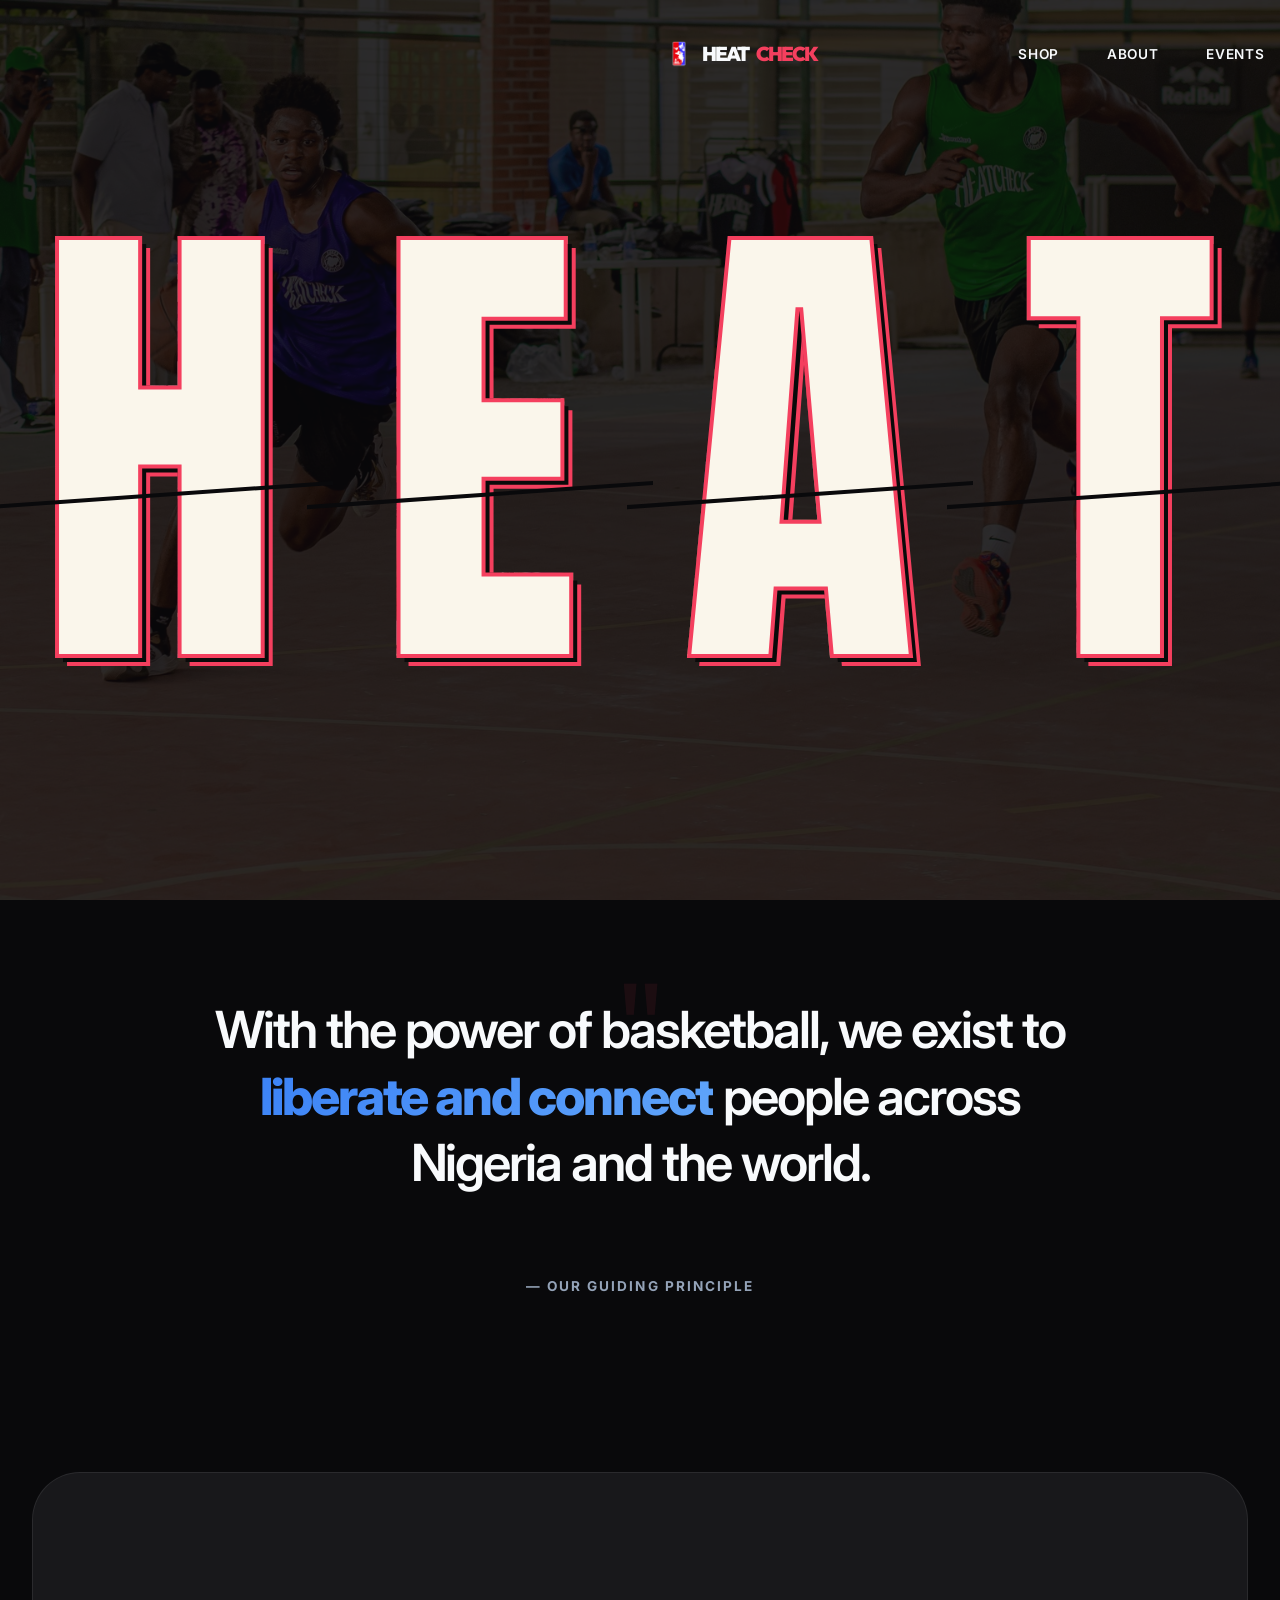
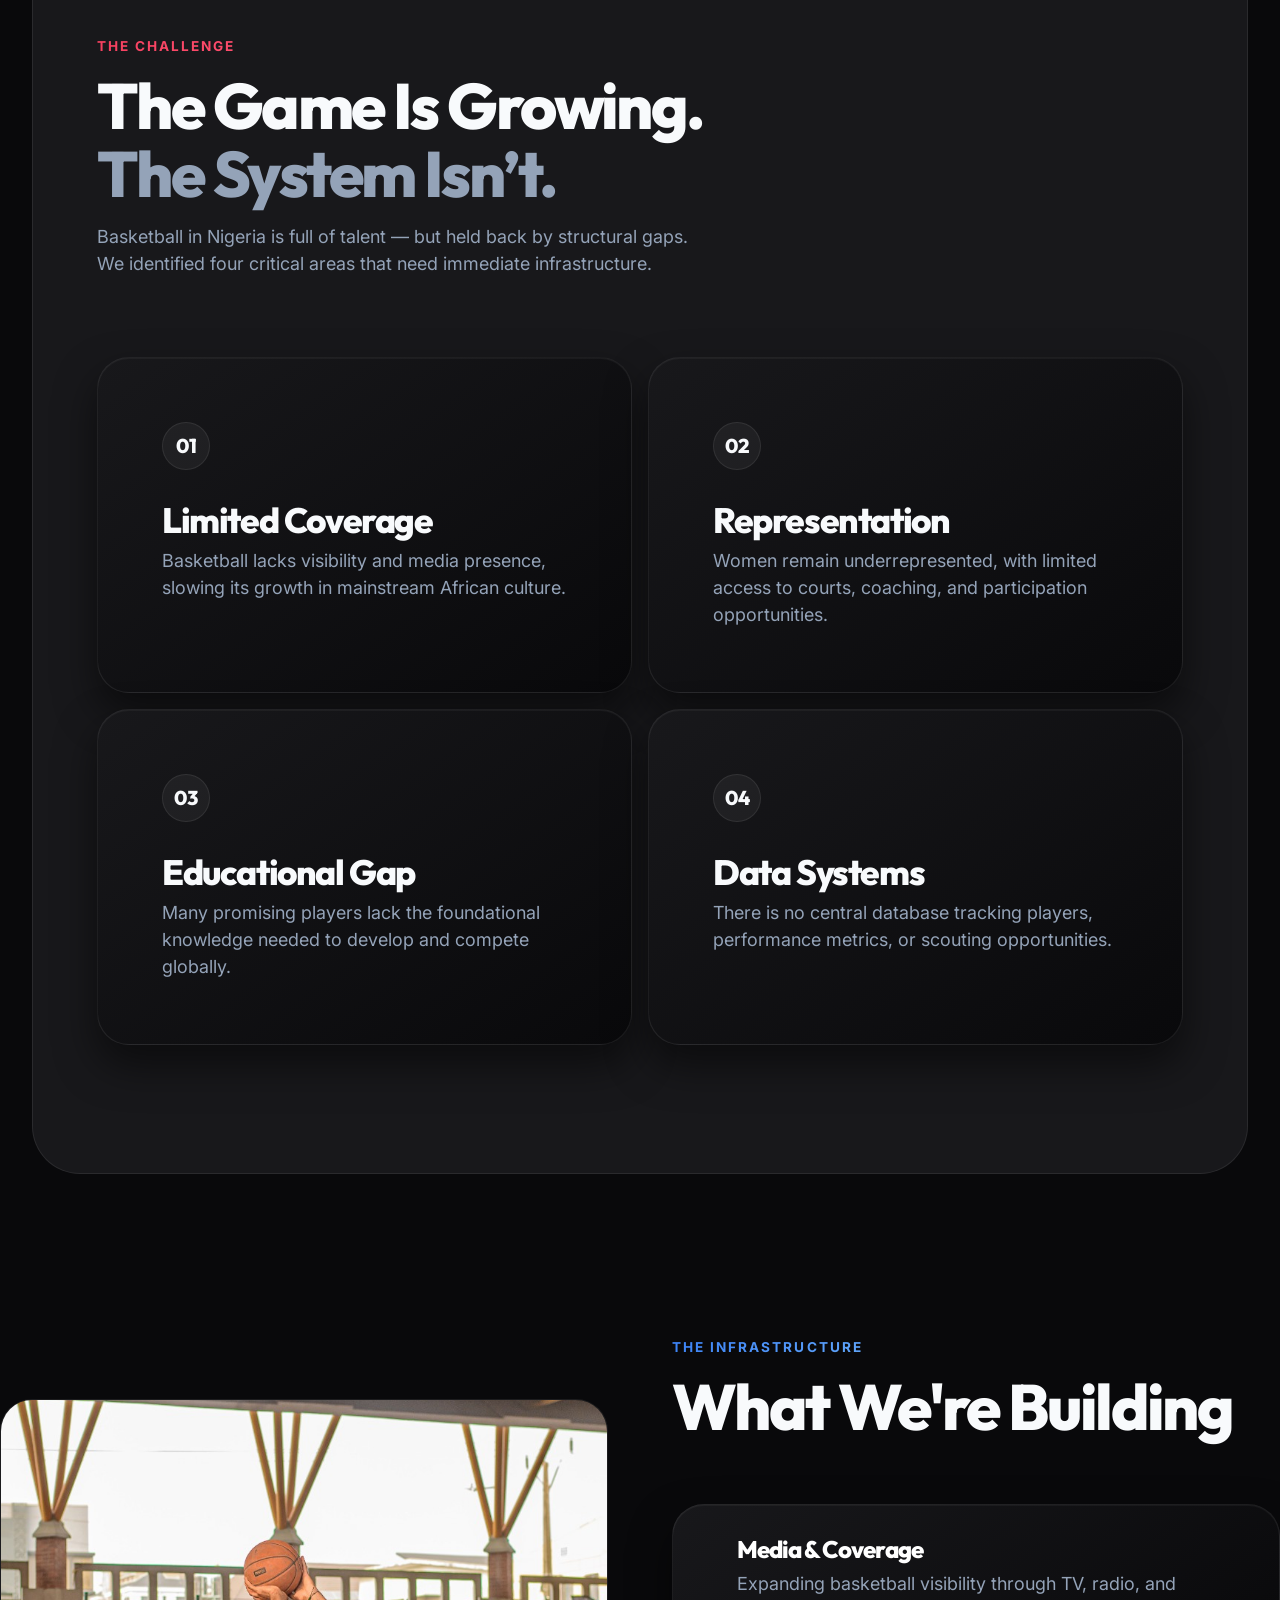
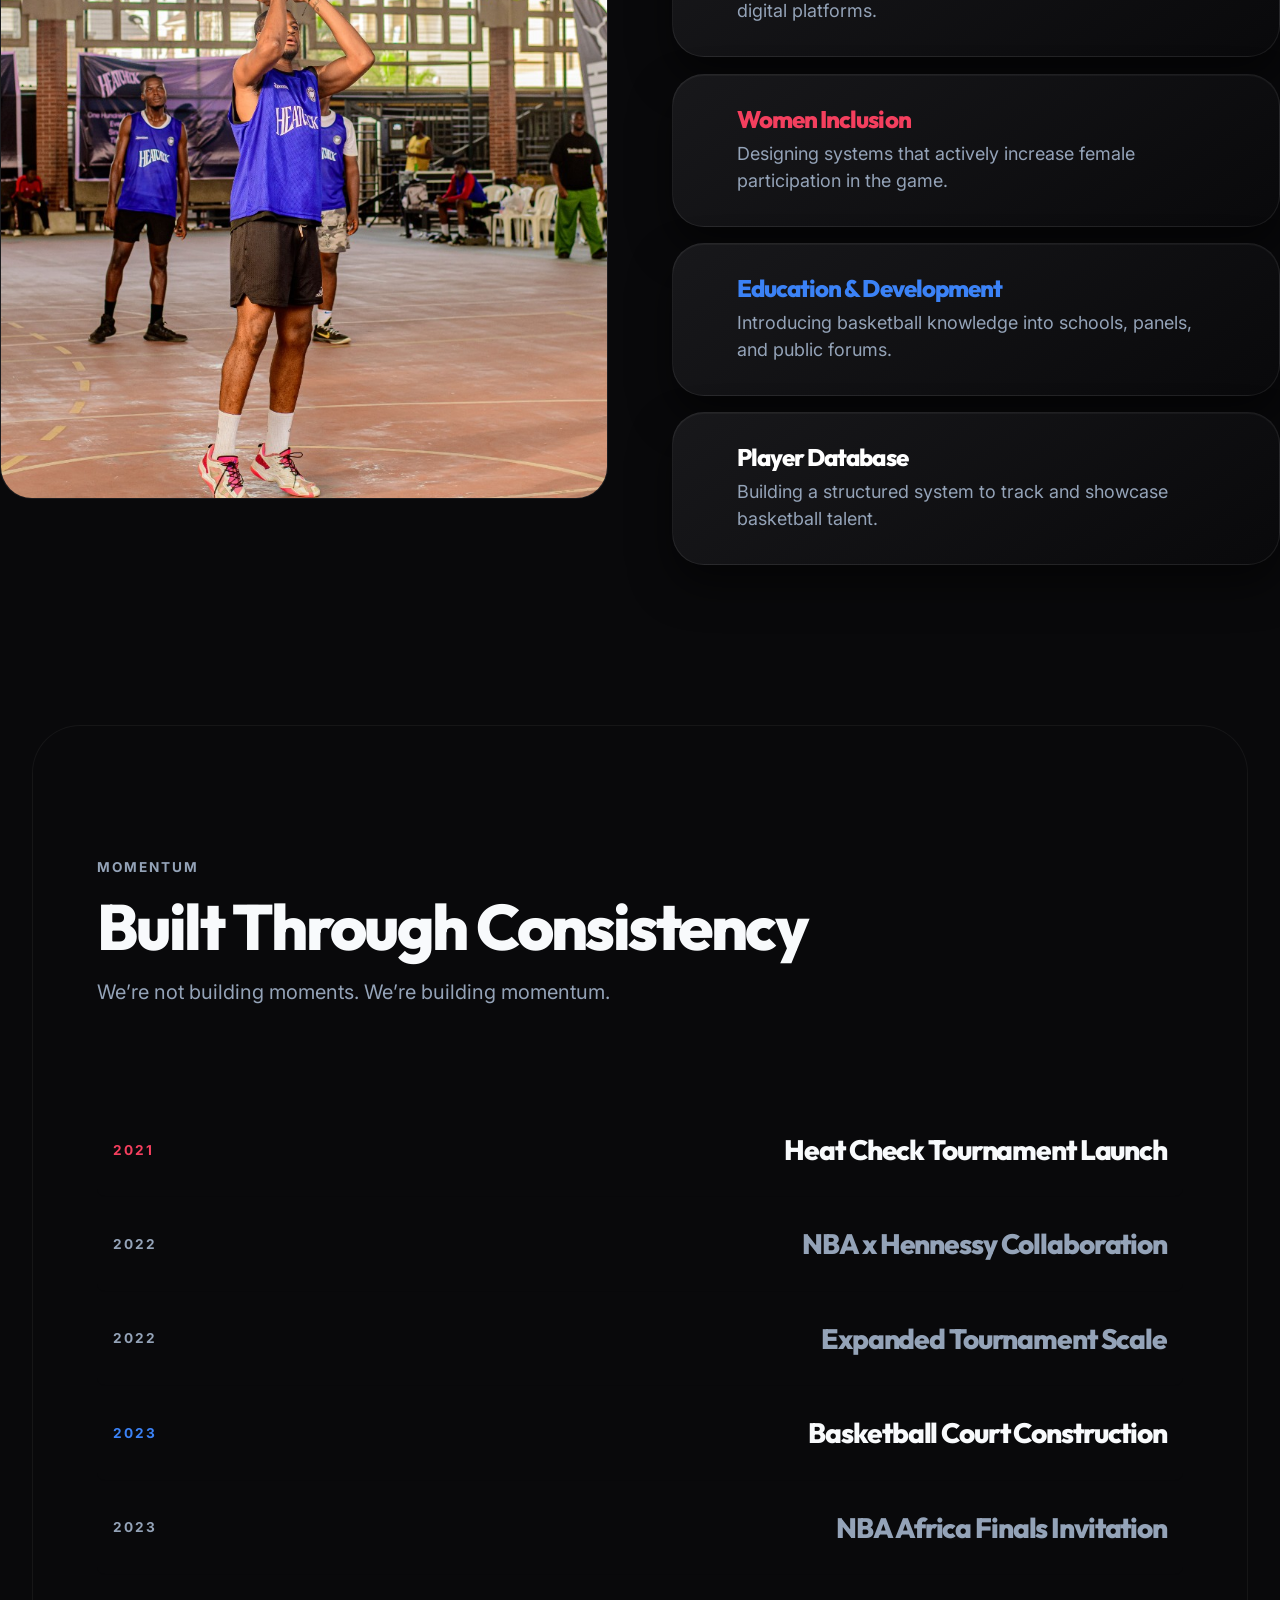
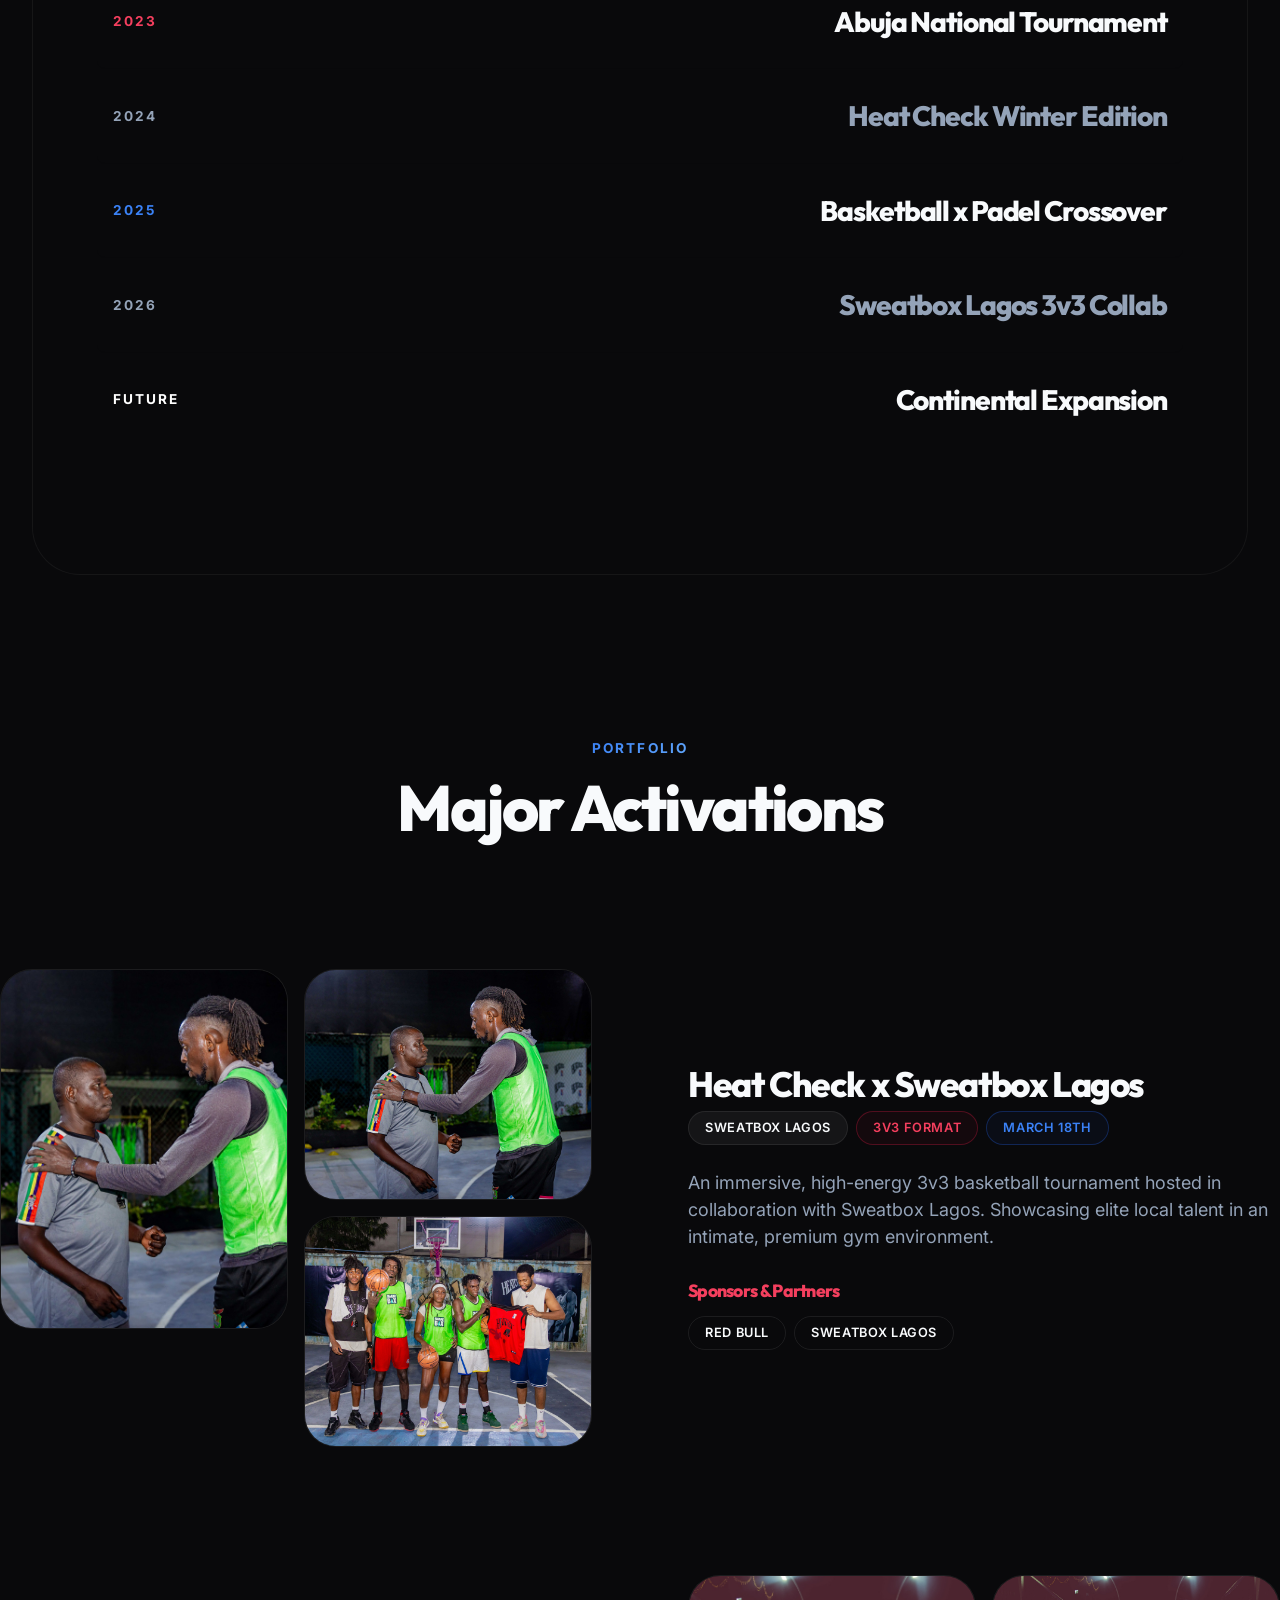
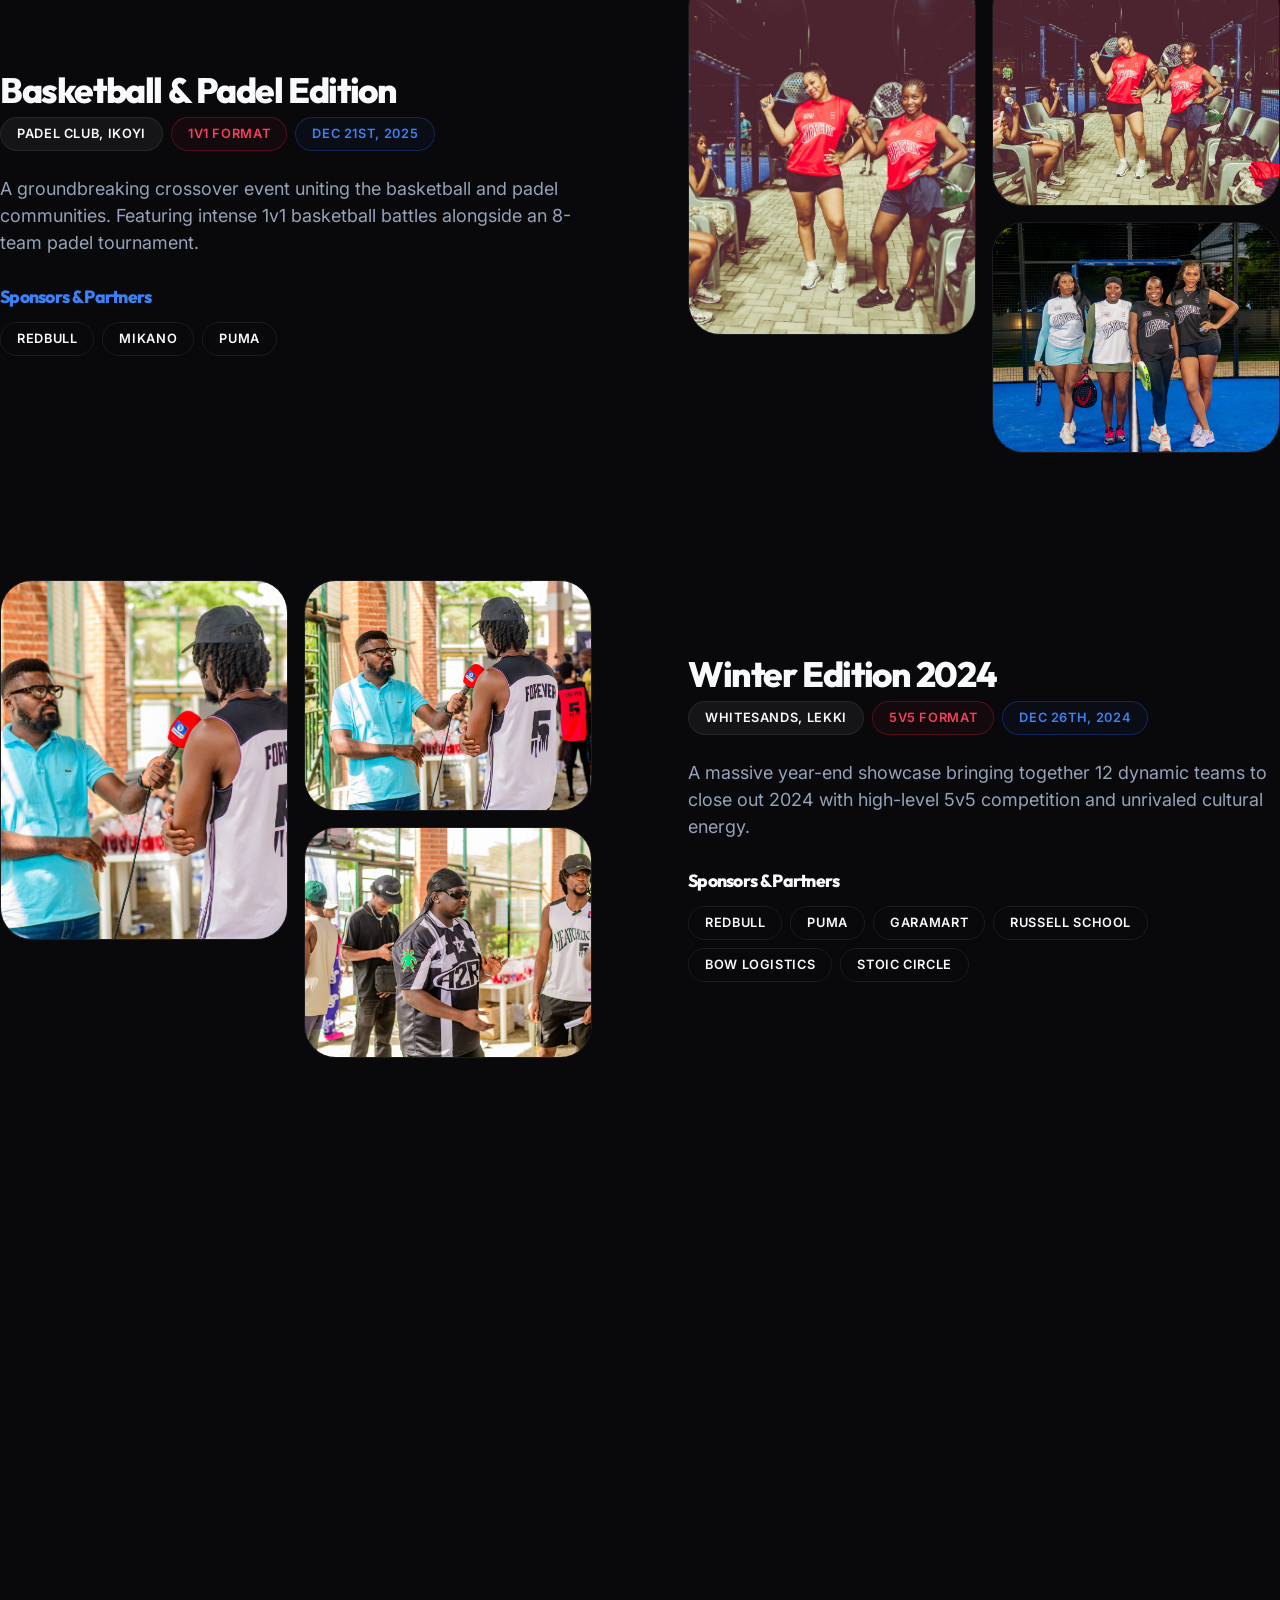
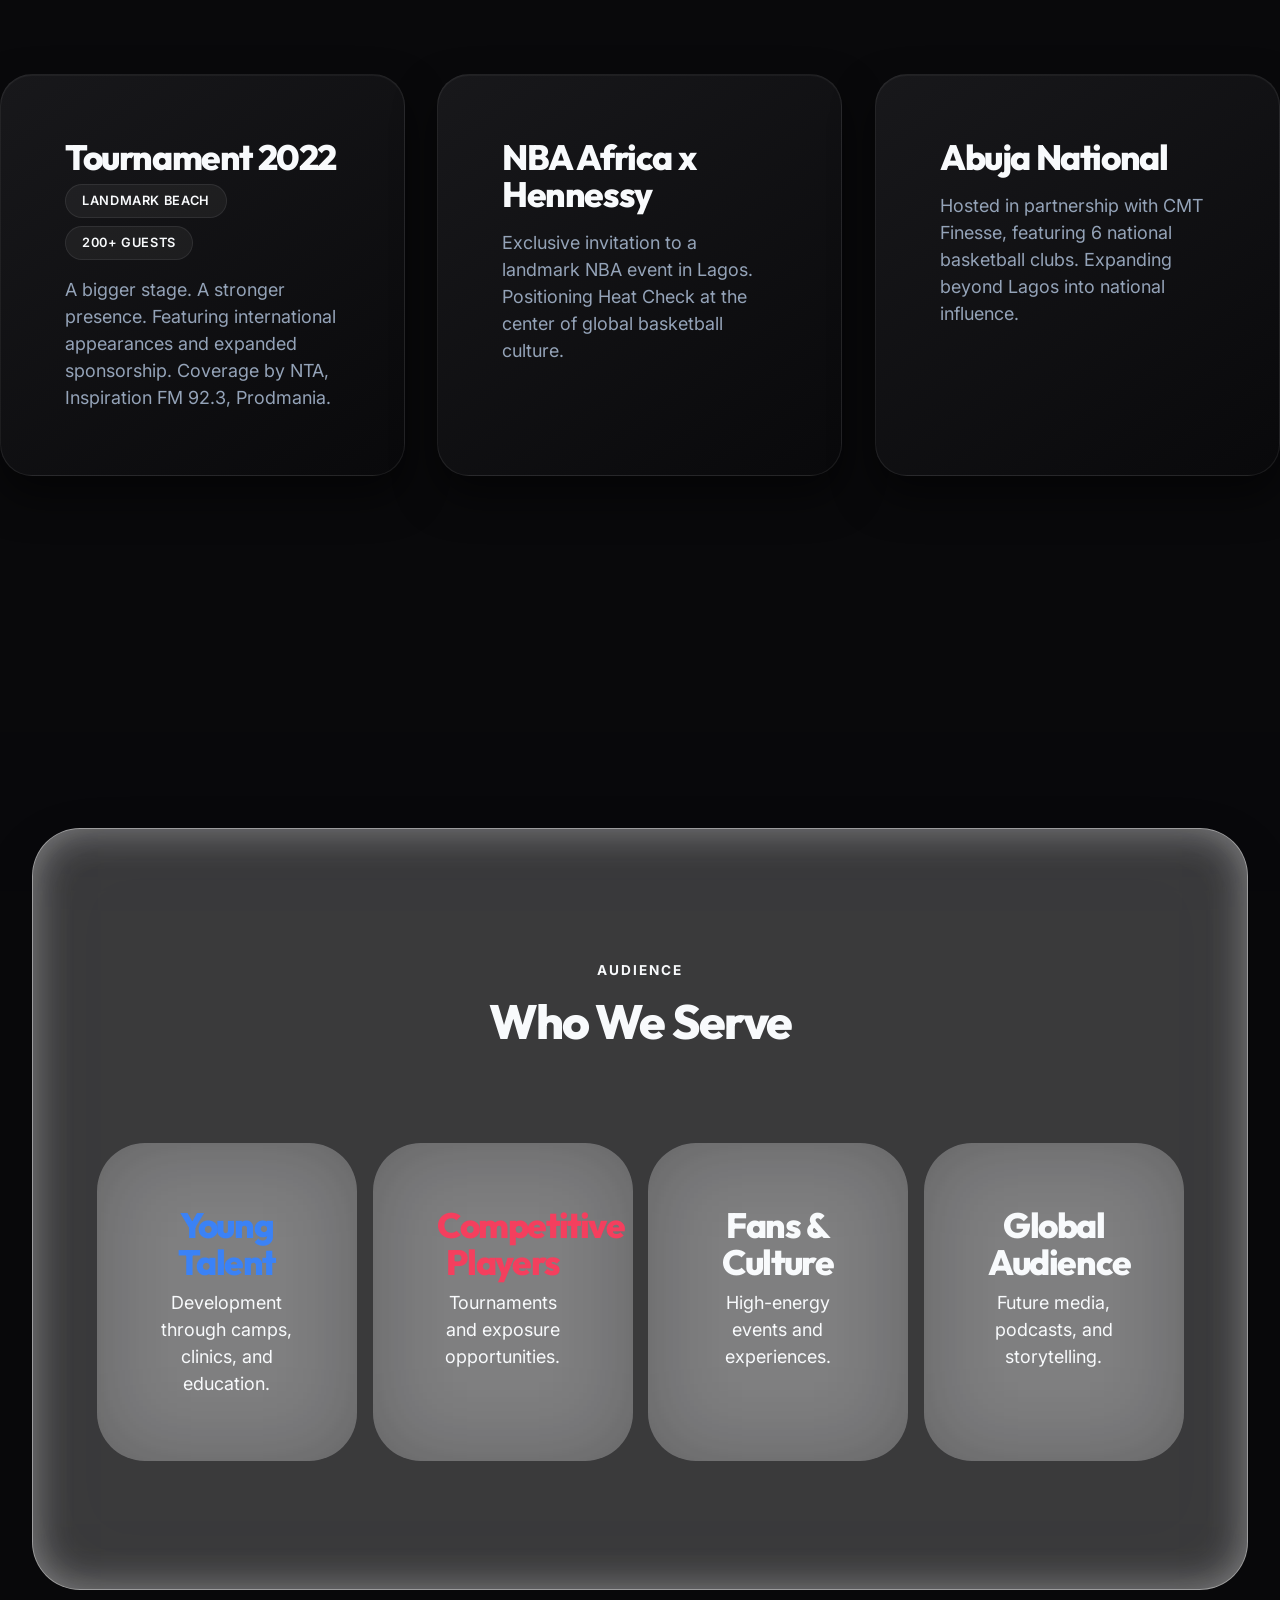
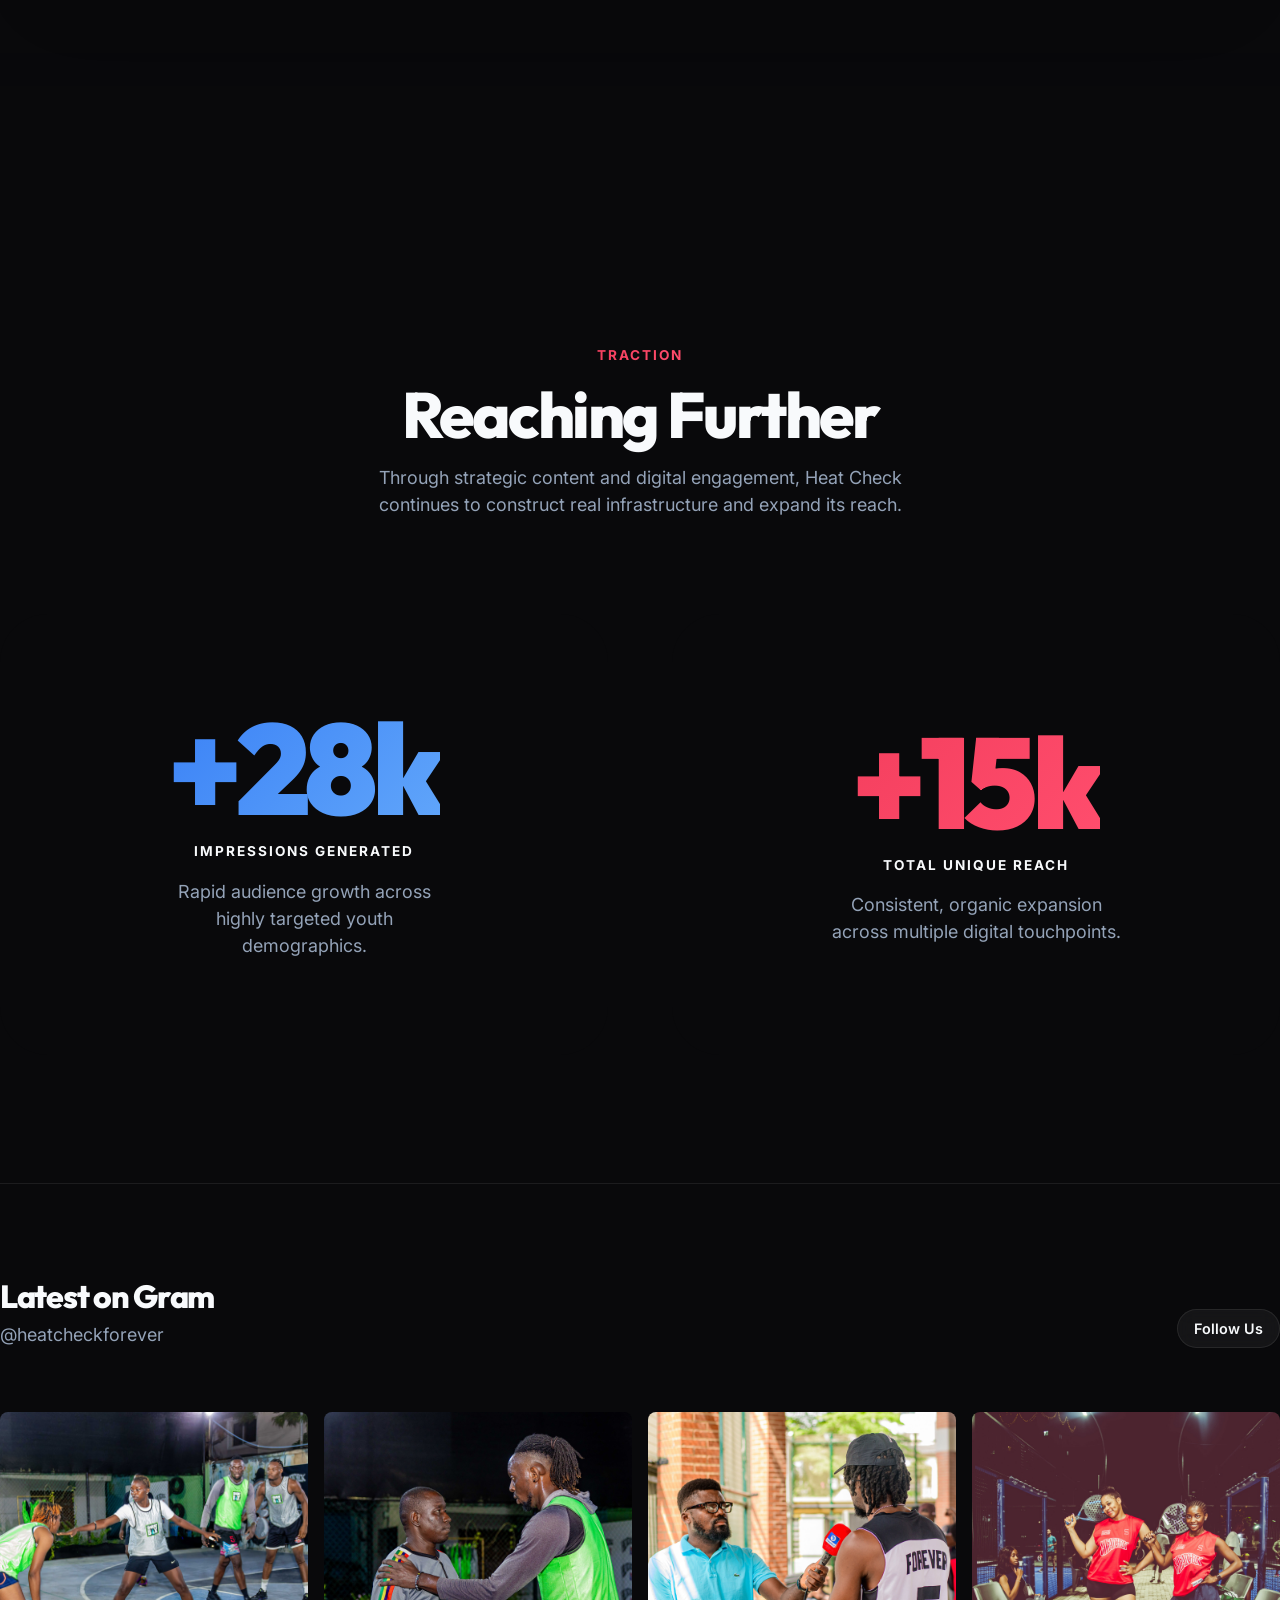
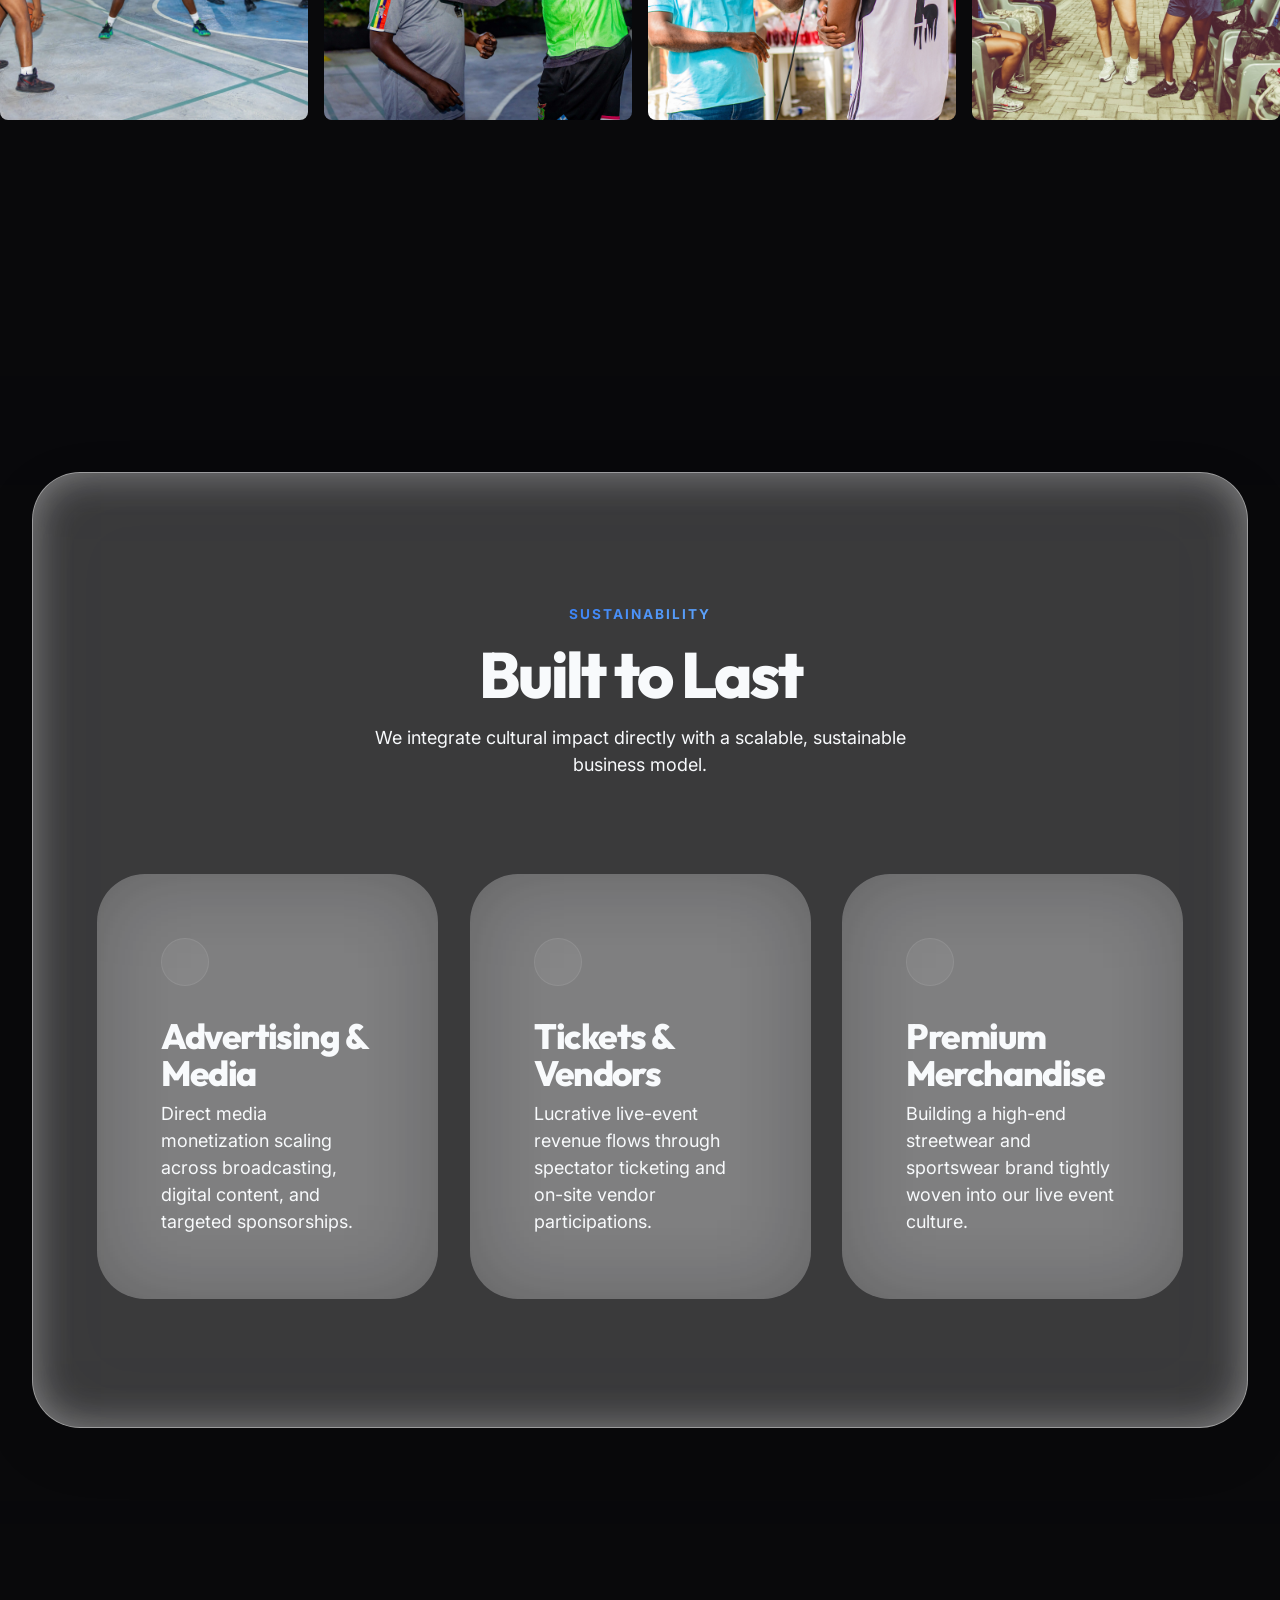
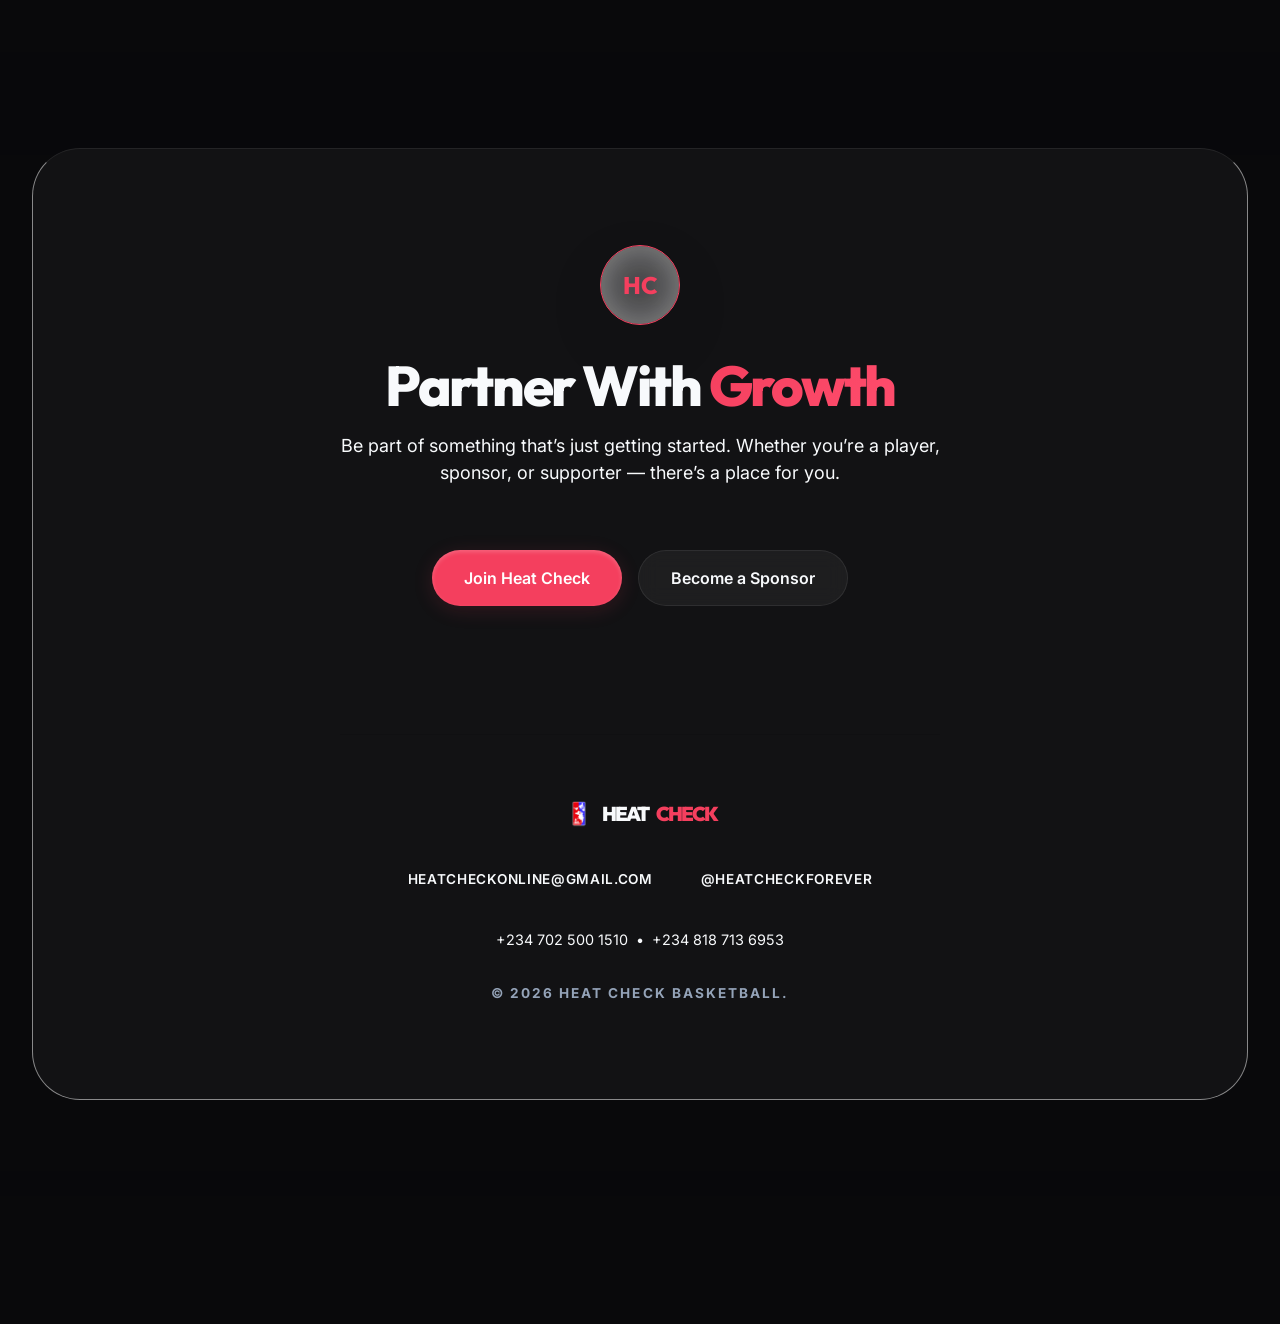
==== commit 543468bd: "feat: Add Player Database platform and UI refinements" ====
--- a/index.html
+++ b/index.html
@@ -10,48 +10,11 @@
   <link rel="preconnect" href="https://fonts.googleapis.com">
   <link rel="preconnect" href="https://fonts.gstatic.com" crossorigin>
 
-  <link rel="stylesheet" href="css/design-system.css">
-  <link rel="stylesheet" href="css/animations.css">
-  <link rel="stylesheet" href="css/hero-interactive.css">
+  <link rel="stylesheet" href="css/design-system.css?v=1.1">
+  <link rel="stylesheet" href="css/animations.css?v=1.1">
+  <link rel="stylesheet" href="css/hero-interactive.css?v=1.1">
   <style>
     /* Specific Page Styles */
-    .floating-nav {
-      position: fixed;
-      top: 24px;
-      left: 50%;
-      transform: translateX(-50%);
-      background: transparent;
-      padding: 0.75rem 1.5rem;
-      display: flex;
-      justify-content: space-between;
-      align-items: center;
-      width: calc(100% - 48px);
-      max-width: 1000px;
-      z-index: 1000;
-    }
-    
-    .logo { font-family: var(--font-display); font-size: 1.25rem; font-weight: 900; letter-spacing: -2px; }
-    .logo a { color: var(--text-primary); text-decoration: none; }
-    .logo span { color: var(--accent-red); }
-    
-    .nav-links { display: flex; gap: var(--space-sm); align-items: center; }
-    .nav-links a { 
-      color: var(--text-primary); 
-      text-decoration: none; 
-      font-size: 0.85rem; 
-      font-weight: 600; 
-      text-transform: uppercase; 
-      letter-spacing: 0.05em;
-      padding: 0.5rem 1rem;
-      border-radius: var(--radius-pill);
-      transition: all 0.3s ease;
-    }
-    .nav-links a:hover { background: rgba(0,0,0,0.05); color: var(--accent-red); }
-    
-    @media (max-width: 768px) {
-      .nav-links { display: none; /* In a real app we'd add a hamburger menu */ }
-      .floating-nav { top: 12px; width: calc(100% - 24px); }
-    }
 
     /* Keep surreal-glass and parallax for other sections */
     .surreal-glass {
@@ -74,8 +37,12 @@
     .parallax-overlay {
       position: absolute;
       top: 0; left: 0; right: 0; bottom: 0;
-      background: rgba(255, 255, 255, 0.1); /* Minimized wash for maximum image vividness */
-      z-index: -1;
+      background: rgba(9, 9, 11, 0.85); /* Heavy dark tint */
+      z-index: 1;
+    }
+    .parallax-section > .container {
+      position: relative;
+      z-index: 2;
     }
     .hero-buttons { display: flex; gap: 1rem; flex-wrap: wrap; justify-content: center; }
 
@@ -173,13 +140,14 @@
 
   <!-- Sticky Premium Navigation -->
   <header class="floating-nav reveal">
-    <div class="logo"><a href="index.html">HEAT<span>CHECK</span></a></div>
+    <div class="logo"><a href="index.html" style="display:flex; align-items:center; gap:0.5rem;"><img src="assets/images/logo-badge.png" alt="HC Badge" style="height: 1.5em; width: auto; object-fit: contain;"> HEAT<span>CHECK</span></a></div>
+    <button class="mobile-menu-btn" onclick="this.nextElementSibling.classList.toggle('active')">☰</button>
     <nav class="nav-links">
       <a href="shop.html">Shop</a>
       <a href="#about">About</a>
       <a href="#events">Events</a>
       <a href="#impact">Impact</a>
-      <a href="#business">Business</a>
+      <a href="database.html">Players</a>
       <a href="#contact">Partner</a>
     </nav>
   </header>
@@ -285,7 +253,7 @@
   <section class="container section">
     <div class="grid-2" style="align-items: center;">
       <div class="img-cinematic-wrapper reveal" style="height: 700px;">
-        <img src="assets/images/building-section.jpg" alt="Player with basketball stretching" loading="lazy">
+        <img src="assets/images/building.jpg" alt="Player shooting a basketball" loading="lazy">
       </div>
       <div>
         <div class="eyebrow text-gradient-blue reveal delay-1">The Infrastructure</div>
@@ -672,12 +640,12 @@
         </div>
 
         <div style="border-top: 1px solid rgba(0,0,0,0.1); padding-top: var(--space-lg); max-width: 600px; margin: 0 auto; display: flex; flex-direction: column; gap: var(--space-md);">
-          <div class="logo">HEAT<span>CHECK</span></div>
+          <div class="logo" style="display:flex; align-items:center; justify-content:center; gap:0.5rem;"><img src="assets/images/logo-badge.png" alt="HC Badge" style="height: 1.5em; width: auto; object-fit: contain;"> HEAT<span>CHECK</span></div>
           <div class="nav-links" style="justify-content: center;">
             <a href="mailto:heatcheckonline@gmail.com">heatcheckonline@gmail.com</a>
             <a href="https://instagram.com/heatcheckforever" target="_blank" rel="noopener noreferrer">@heatcheckforever</a>
           </div>
-          <p style="font-size: 0.9rem; color:var(--text-primary);">+234 702 500 1510 &nbsp;&bull;&nbsp; +234 818 713 6953</p>
+          <p style="font-size: 0.9rem; color:var(--text-primary);"><a href="https://wa.me/2347025001510" target="_blank" rel="noopener noreferrer" style="color: inherit; text-decoration: none; transition: color 0.3s ease;" onmouseover="this.style.color='var(--accent-blue)'" onmouseout="this.style.color='inherit'">+234 702 500 1510</a> &nbsp;&bull;&nbsp; <a href="https://wa.me/2348187136953" target="_blank" rel="noopener noreferrer" style="color: inherit; text-decoration: none; transition: color 0.3s ease;" onmouseover="this.style.color='var(--accent-blue)'" onmouseout="this.style.color='inherit'">+234 818 713 6953</a></p>
           <div class="eyebrow" style="margin:0; color:var(--text-secondary);">© 2026 Heat Check Basketball.</div>
         </div>
       </div>
--- a/css/design-system.css
+++ b/css/design-system.css
@@ -65,6 +65,48 @@
   font-size: 16px;
 }
 
+/* Navigation */
+.floating-nav {
+  position: fixed; top: 24px; left: 50%; transform: translateX(-50%);
+  background: transparent; padding: 0.75rem 1.5rem;
+  display: flex; justify-content: space-between; align-items: center;
+  width: calc(100% - 48px); max-width: 1000px; z-index: 1000;
+}
+.logo { font-family: var(--font-display); font-size: 1.25rem; font-weight: 900; letter-spacing: -2px; }
+.logo a { color: var(--text-primary); text-decoration: none; }
+.logo span { color: var(--accent-red); }
+
+.nav-links { display: flex; gap: var(--space-sm); align-items: center; }
+.nav-links a { 
+  color: var(--text-primary); text-decoration: none; font-size: 0.85rem; 
+  font-weight: 600; text-transform: uppercase; letter-spacing: 0.05em;
+  padding: 0.5rem 1rem; border-radius: var(--radius-pill); transition: all 0.3s ease;
+}
+.nav-links a:hover, .nav-links a.active { 
+  background: rgba(255,255,255,0.05); color: var(--accent-red); 
+}
+
+.mobile-menu-btn {
+  display: none; background: transparent; border: none; color: white;
+  font-size: 1.5rem; cursor: pointer; padding: 0.5rem;
+}
+
+@media (max-width: 768px) {
+  .floating-nav { 
+    top: 0; left: 0; transform: none; width: 100%; max-width: 100%;
+    padding: 1rem; border-radius: 0; background: transparent;
+    border-bottom: none;
+  }
+  .mobile-menu-btn { display: block; }
+  .nav-links { 
+    display: none; position: absolute; top: 100%; left: 0; width: 100%;
+    background: rgba(10, 14, 23, 0.98); flex-direction: column; 
+    padding: 1rem; gap: 0.5rem; border-bottom: var(--border-subtle);
+  }
+  .nav-links.active { display: flex; }
+  .nav-links a { width: 100%; text-align: center; padding: 1rem; }
+}
+
 body {
   background-color: var(--bg-dark);
   color: var(--text-primary);
@@ -72,6 +114,23 @@
   line-height: 1.5;
   overflow-x: hidden;
   -webkit-font-smoothing: antialiased;
+}
+
+/* =========================================================
+   PARALLAX OVERLAYS (Black Screen Effect)
+   ========================================================= */
+.parallax-section {
+  position: relative;
+}
+.parallax-overlay {
+  position: absolute;
+  inset: 0;
+  background: rgba(9, 9, 11, 0.85); /* Heavy dark tint matching hero */
+  z-index: 1;
+}
+.parallax-section > .container {
+  position: relative;
+  z-index: 2;
 }
 
 /* =========================================================
@@ -282,3 +341,120 @@
   margin-bottom: var(--space-md);
   color: var(--accent-red);
 }
+
+/* =========================================================
+   PARTNER FORM SLIDE-OVER
+   ========================================================= */
+.partner-form-overlay {
+  position: fixed; top: 0; left: 0; right: 0; bottom: 0;
+  background: rgba(0,0,0,0.6); backdrop-filter: blur(8px);
+  z-index: 4000; opacity: 0; pointer-events: none;
+  transition: opacity 0.3s ease;
+}
+.partner-form-overlay.active { opacity: 1; pointer-events: auto; }
+
+.partner-drawer {
+  position: fixed; top: 0; right: 0; bottom: 0;
+  width: 100%; max-width: 600px;
+  background: var(--bg-dark);
+  border-left: var(--border-subtle);
+  z-index: 4001;
+  transform: translateX(100%);
+  transition: transform 0.4s cubic-bezier(0.16, 1, 0.3, 1);
+  display: flex; flex-direction: column;
+}
+.partner-drawer.active { transform: translateX(0); }
+
+.partner-header {
+  padding: var(--space-lg) var(--space-md) var(--space-md);
+  border-bottom: var(--border-subtle);
+  display: flex; justify-content: space-between; align-items: flex-start;
+  position: sticky; top: 0; background: var(--bg-dark); z-index: 10;
+}
+.partner-header h2 { font-size: 2rem; margin-bottom: 0.5rem; line-height:1.2; }
+.close-partner { background: none; border: none; color: var(--text-primary); font-size: 2.5rem; cursor: pointer; line-height: 1; padding: 0; margin-top: -0.5rem; }
+
+.partner-body {
+  flex: 1; overflow-y: auto; padding: var(--space-md);
+}
+.partner-intro { color: var(--text-secondary); margin-bottom: var(--space-lg); line-height: 1.6; }
+
+.form-group { margin-bottom: 1.5rem; }
+.form-label { display: block; font-weight: 600; margin-bottom: 0.5rem; color: var(--text-primary); }
+.form-input, .form-select, .form-textarea {
+  width: 100%; padding: 1rem;
+  background: var(--bg-surface);
+  border: 1px solid rgba(255,255,255,0.1);
+  border-radius: var(--radius-sm);
+  color: white; font-family: var(--font-body);
+  font-size: 1rem; transition: all 0.2s ease;
+}
+.form-select { appearance: none; background-image: url('data:image/svg+xml;utf8,<svg fill="white" height="24" viewBox="0 0 24 24" width="24" xmlns="http://www.w3.org/2000/svg"><path d="M7 10l5 5 5-5z"/></svg>'); background-repeat: no-repeat; background-position-x: 98%; background-position-y: center; }
+.form-input:focus, .form-select:focus, .form-textarea:focus {
+  outline: none; border-color: var(--accent-blue);
+  box-shadow: 0 0 0 3px var(--accent-blue-glow);
+}
+.form-textarea { min-height: 120px; resize: vertical; }
+
+.checkbox-group { display: flex; flex-direction: column; gap: 0.75rem; }
+.checkbox-label {
+  display: flex; align-items: flex-start; gap: 0.75rem;
+  cursor: pointer; color: var(--text-secondary);
+  transition: color 0.2s ease;
+}
+.checkbox-label:hover { color: var(--text-primary); }
+.checkbox-input {
+  appearance: none; width: 20px; height: 20px;
+  border: 1px solid rgba(255,255,255,0.2);
+  border-radius: 4px; background: var(--bg-surface);
+  cursor: pointer; position: relative; margin-top: 2px;
+  flex-shrink: 0;
+}
+.checkbox-input:checked {
+  background: var(--accent-blue); border-color: var(--accent-blue);
+}
+.checkbox-input:checked::after {
+  content: ''; position: absolute; left: 6px; top: 2px;
+  width: 5px; height: 10px; border: solid white;
+  border-width: 0 2px 2px 0; transform: rotate(45deg);
+}
+
+.radio-group { display: flex; flex-direction: column; gap: 0.75rem; }
+.radio-label {
+  display: flex; align-items: center; gap: 0.75rem;
+  cursor: pointer; color: var(--text-secondary);
+}
+.radio-input {
+  appearance: none; width: 20px; height: 20px;
+  border: 1px solid rgba(255,255,255,0.2);
+  border-radius: 50%; background: var(--bg-surface);
+  cursor: pointer; position: relative; flex-shrink: 0;
+}
+.radio-input:checked { border-color: var(--accent-red); }
+.radio-input:checked::after {
+  content: ''; position: absolute; left: 4px; top: 4px;
+  width: 10px; height: 10px; border-radius: 50%;
+  background: var(--accent-red);
+}
+
+.partner-footer {
+  padding: var(--space-md); border-top: var(--border-subtle);
+  background: var(--bg-surface); position: sticky; bottom: 0;
+}
+.btn-submit { width: 100%; padding: 1.2rem; font-size: 1.1rem; }
+
+.form-success {
+  display: none; text-align: center; padding: var(--space-xl) var(--space-md);
+  flex-direction: column; align-items: center;
+}
+.form-success.active { display: flex; }
+.form-success-icon {
+  width: 80px; height: 80px; background: var(--accent-blue-glow);
+  color: var(--accent-blue); border-radius: 50%; display: flex;
+  align-items: center; justify-content: center; margin: 0 auto 2rem;
+}
+.form-content.hidden { display: none; }
+
+@media (max-width: 768px) {
+  .partner-drawer { max-width: 100%; }
+}
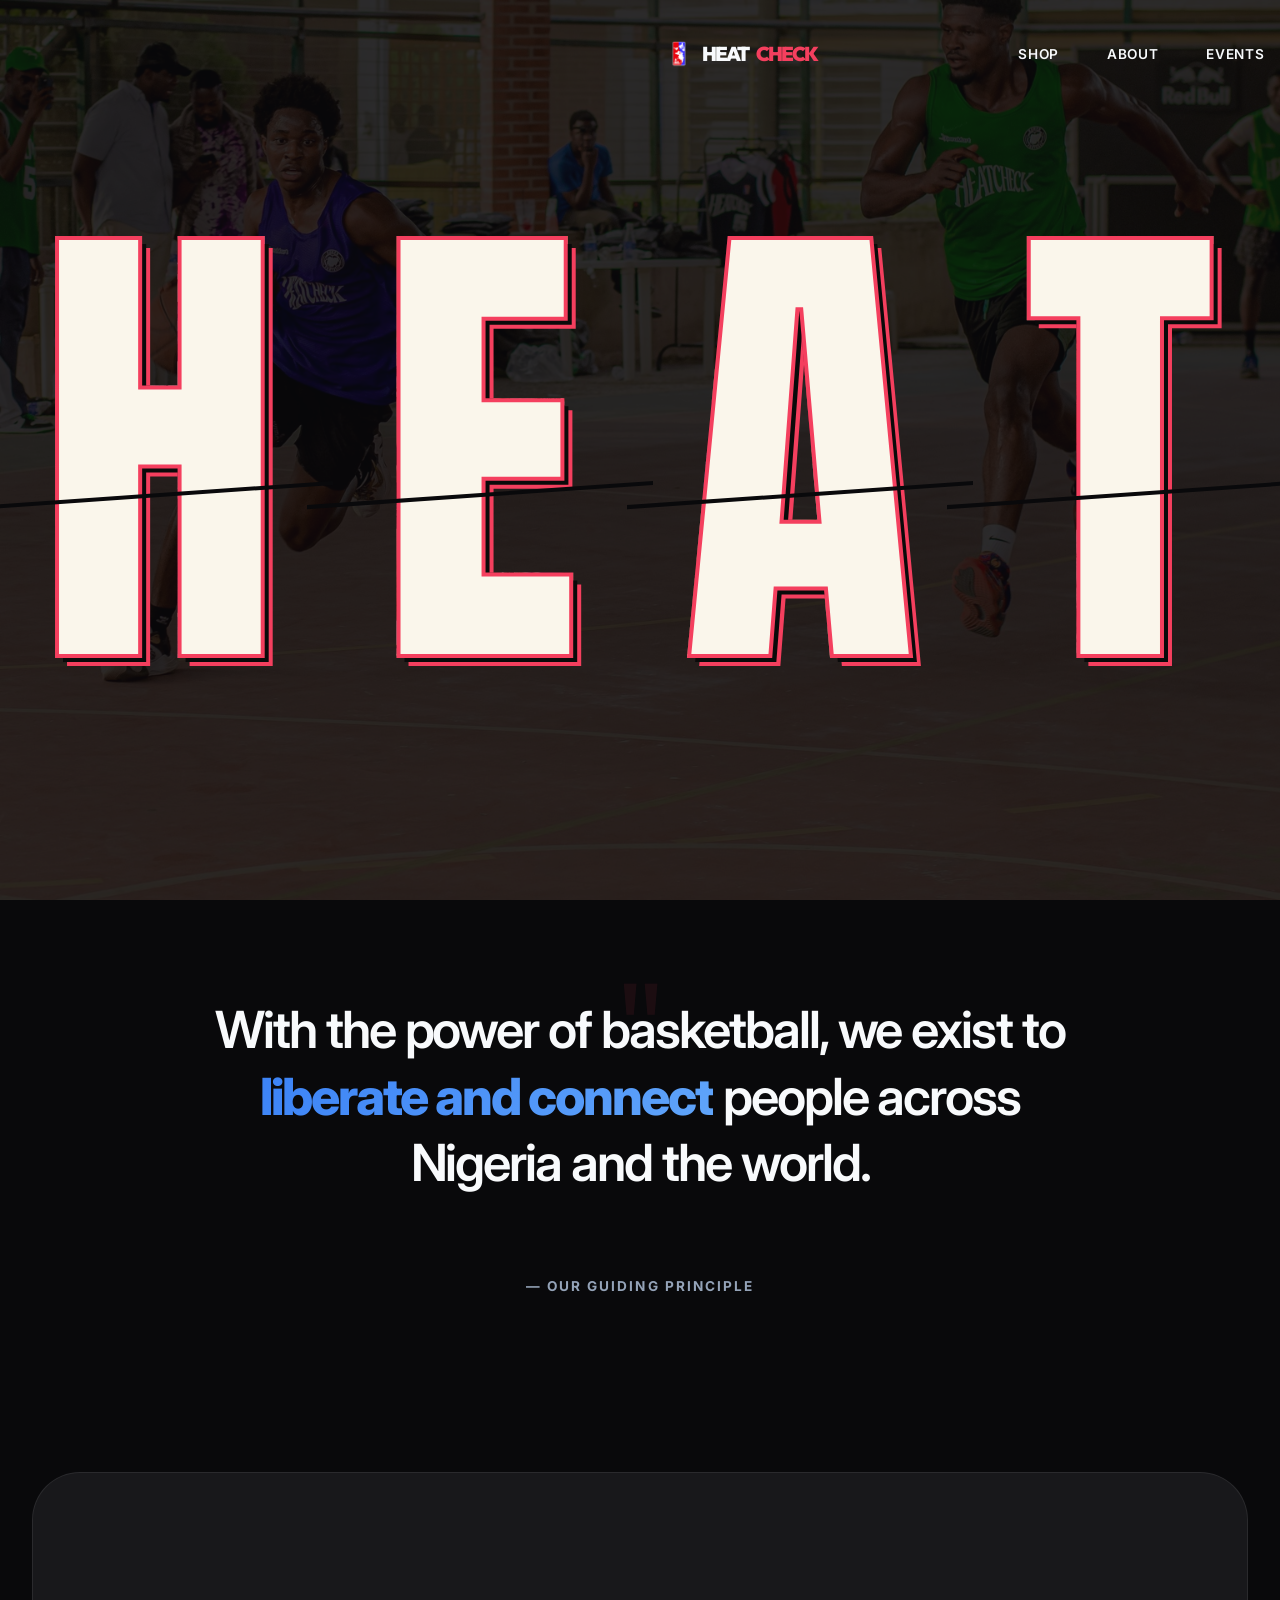
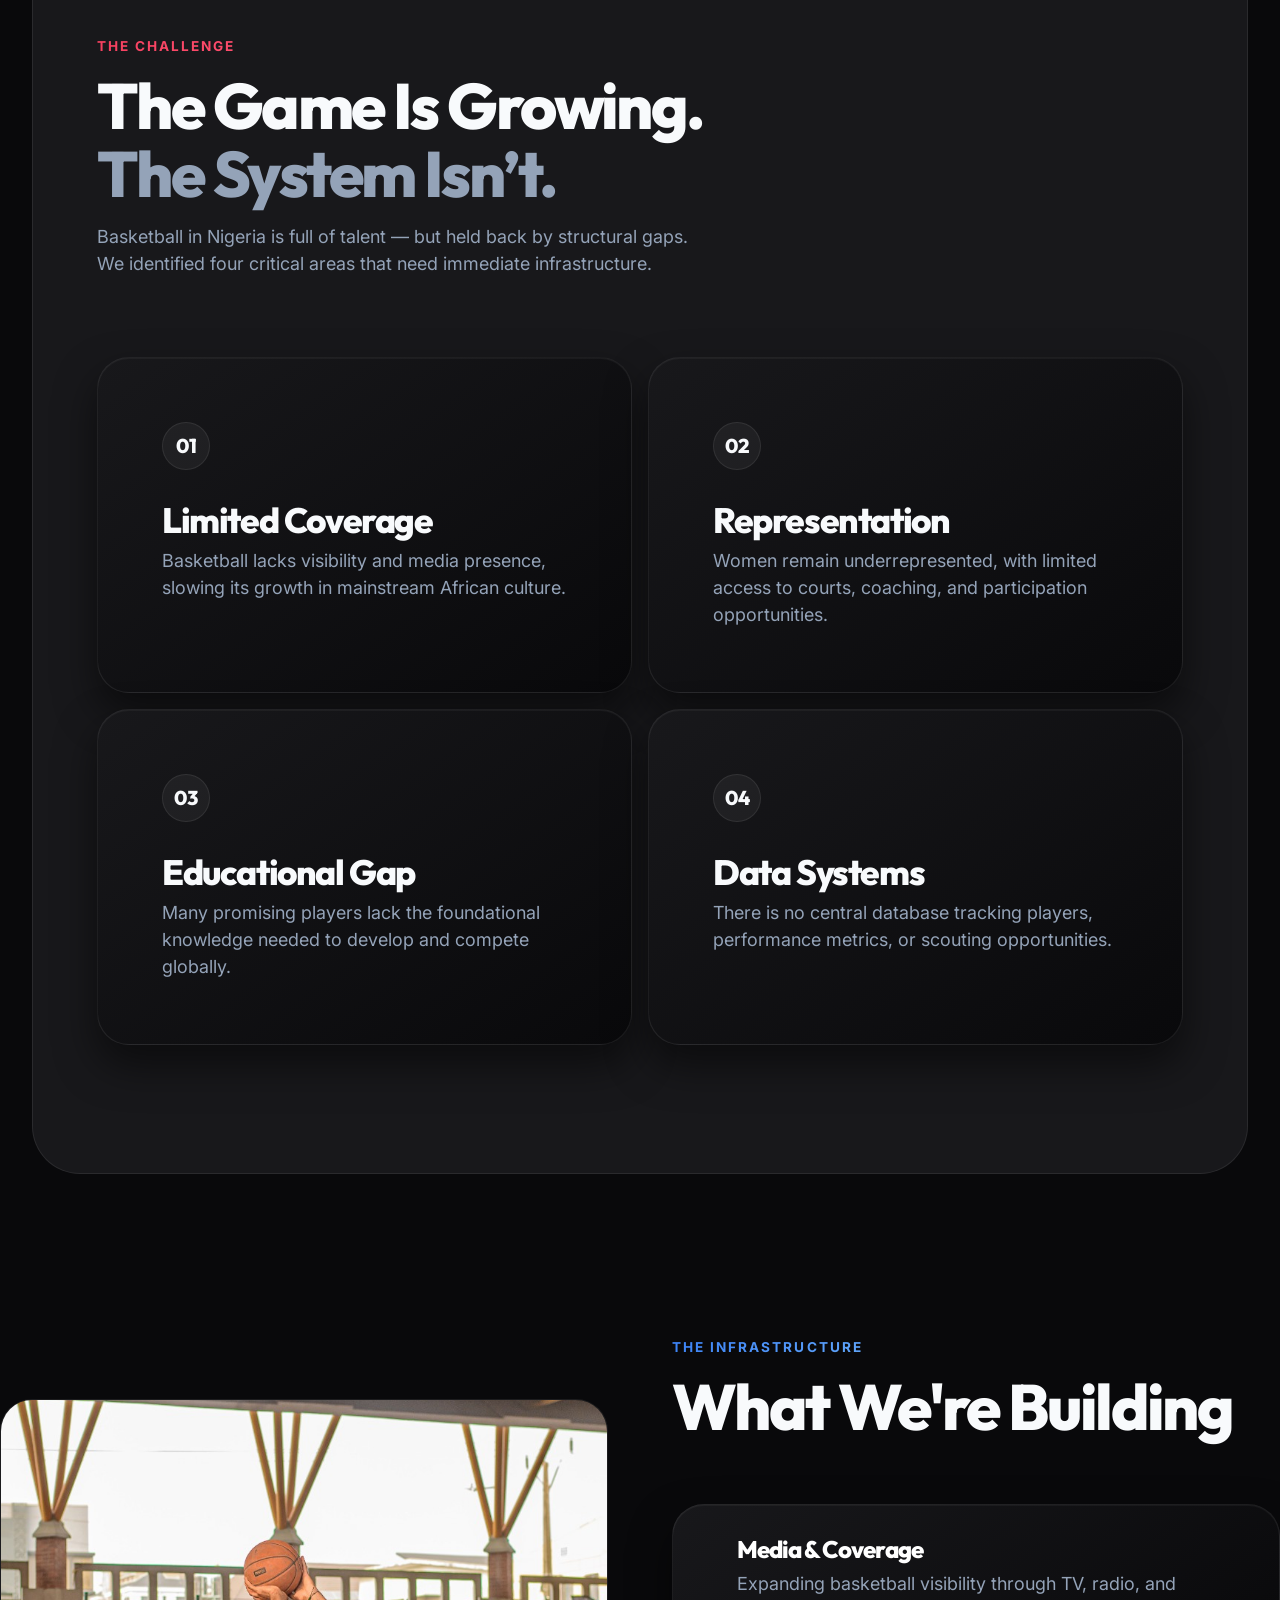
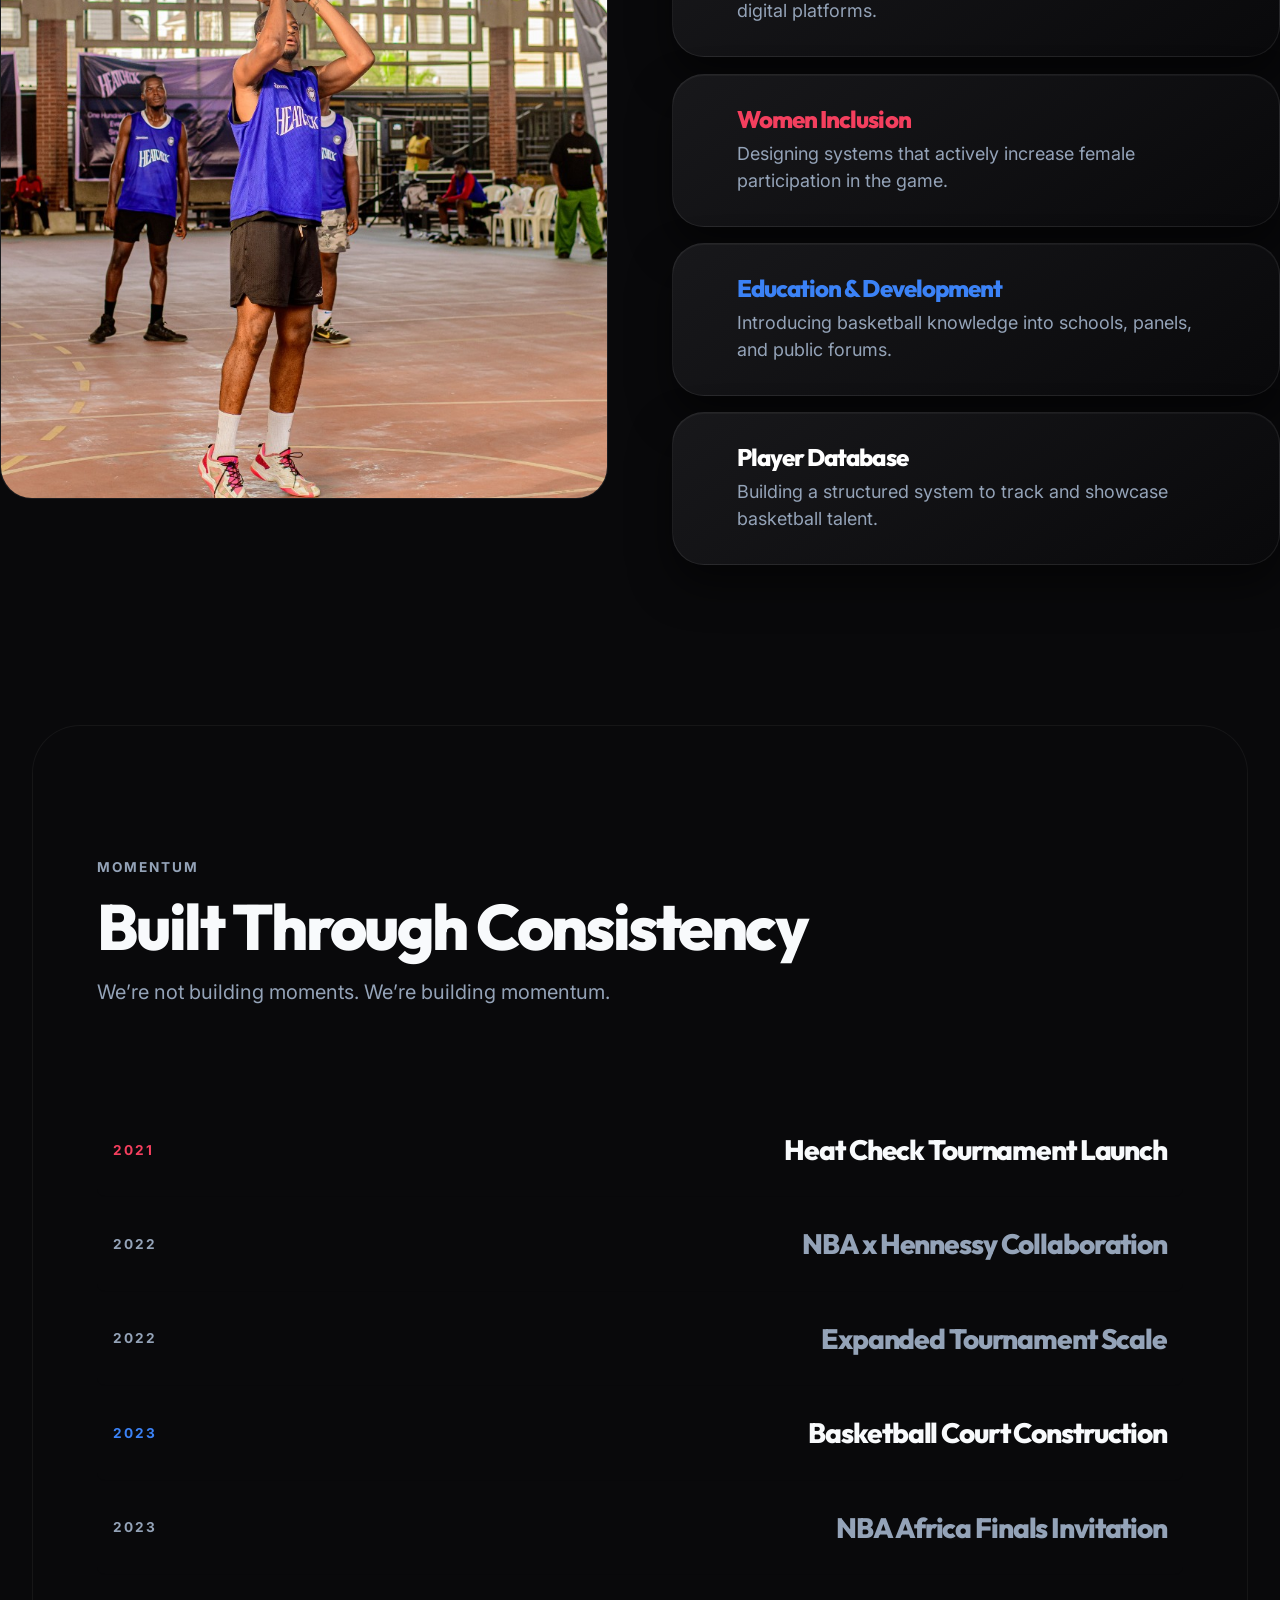
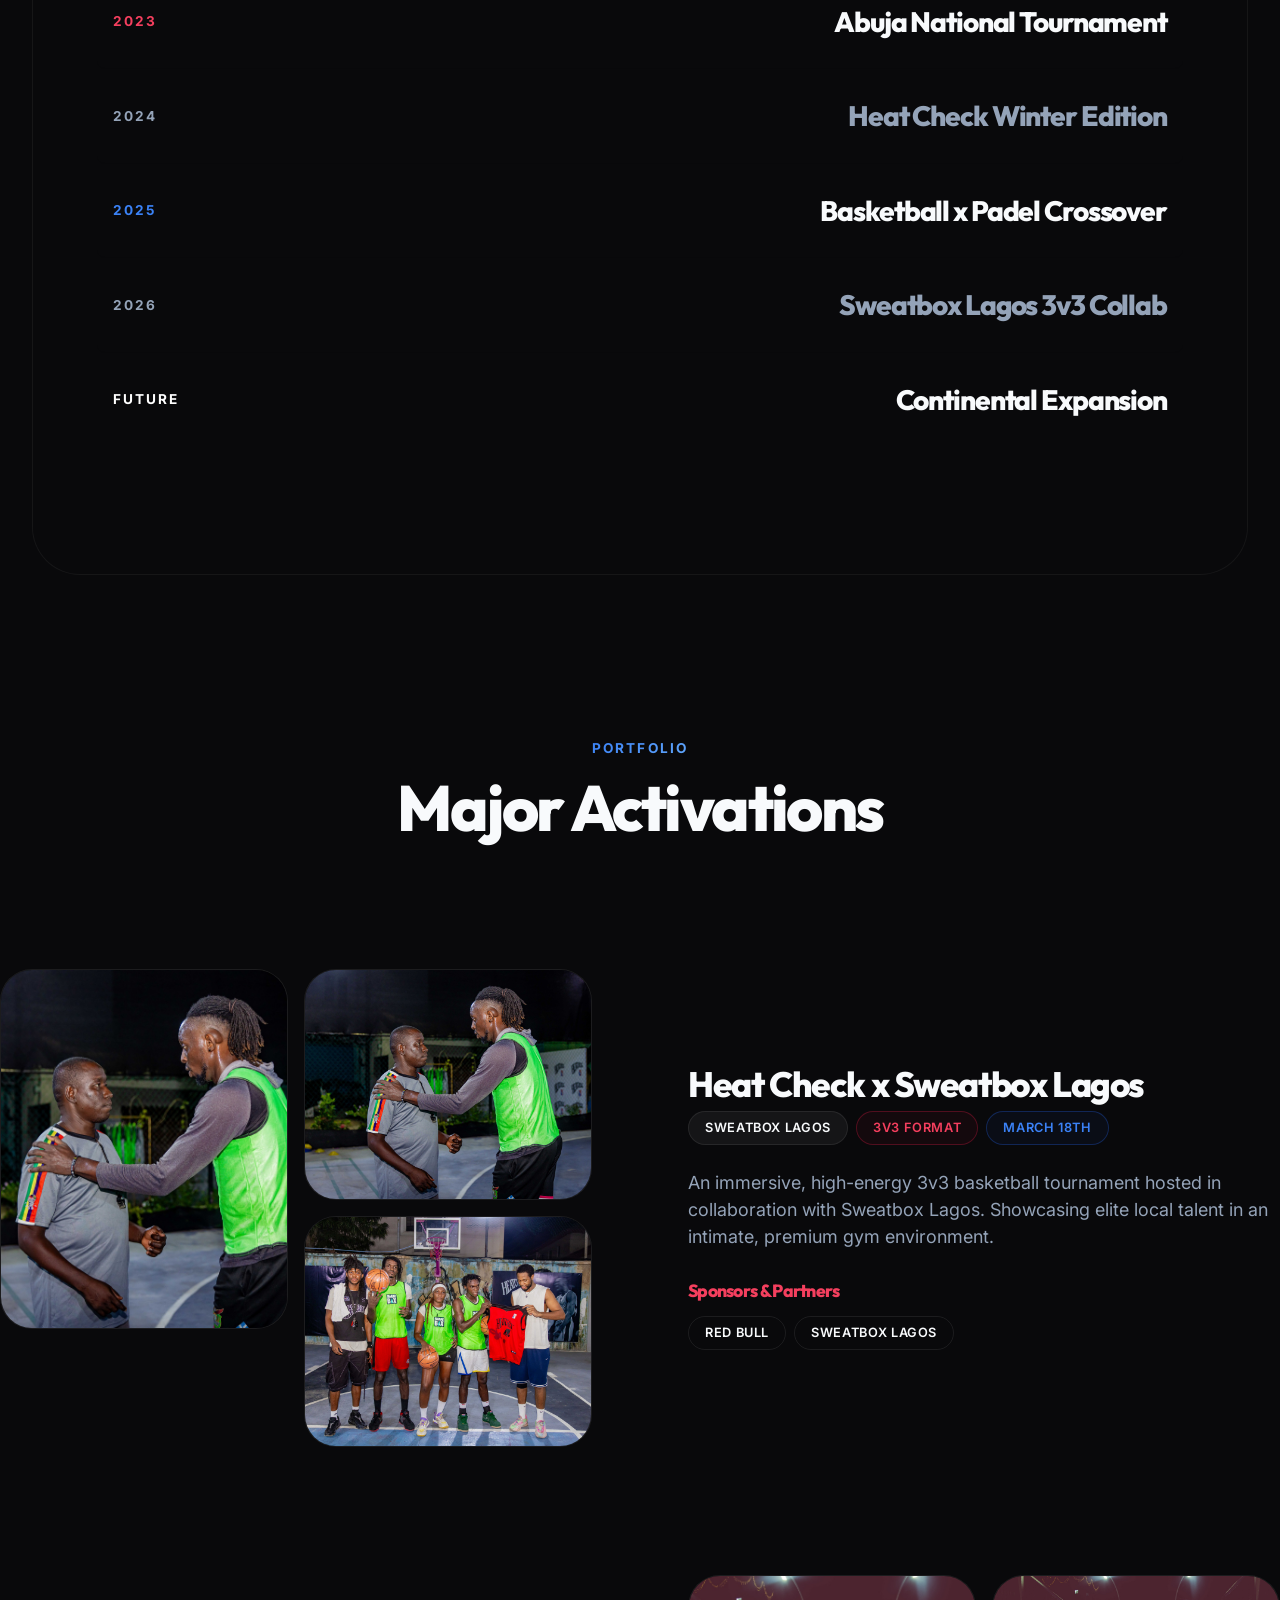
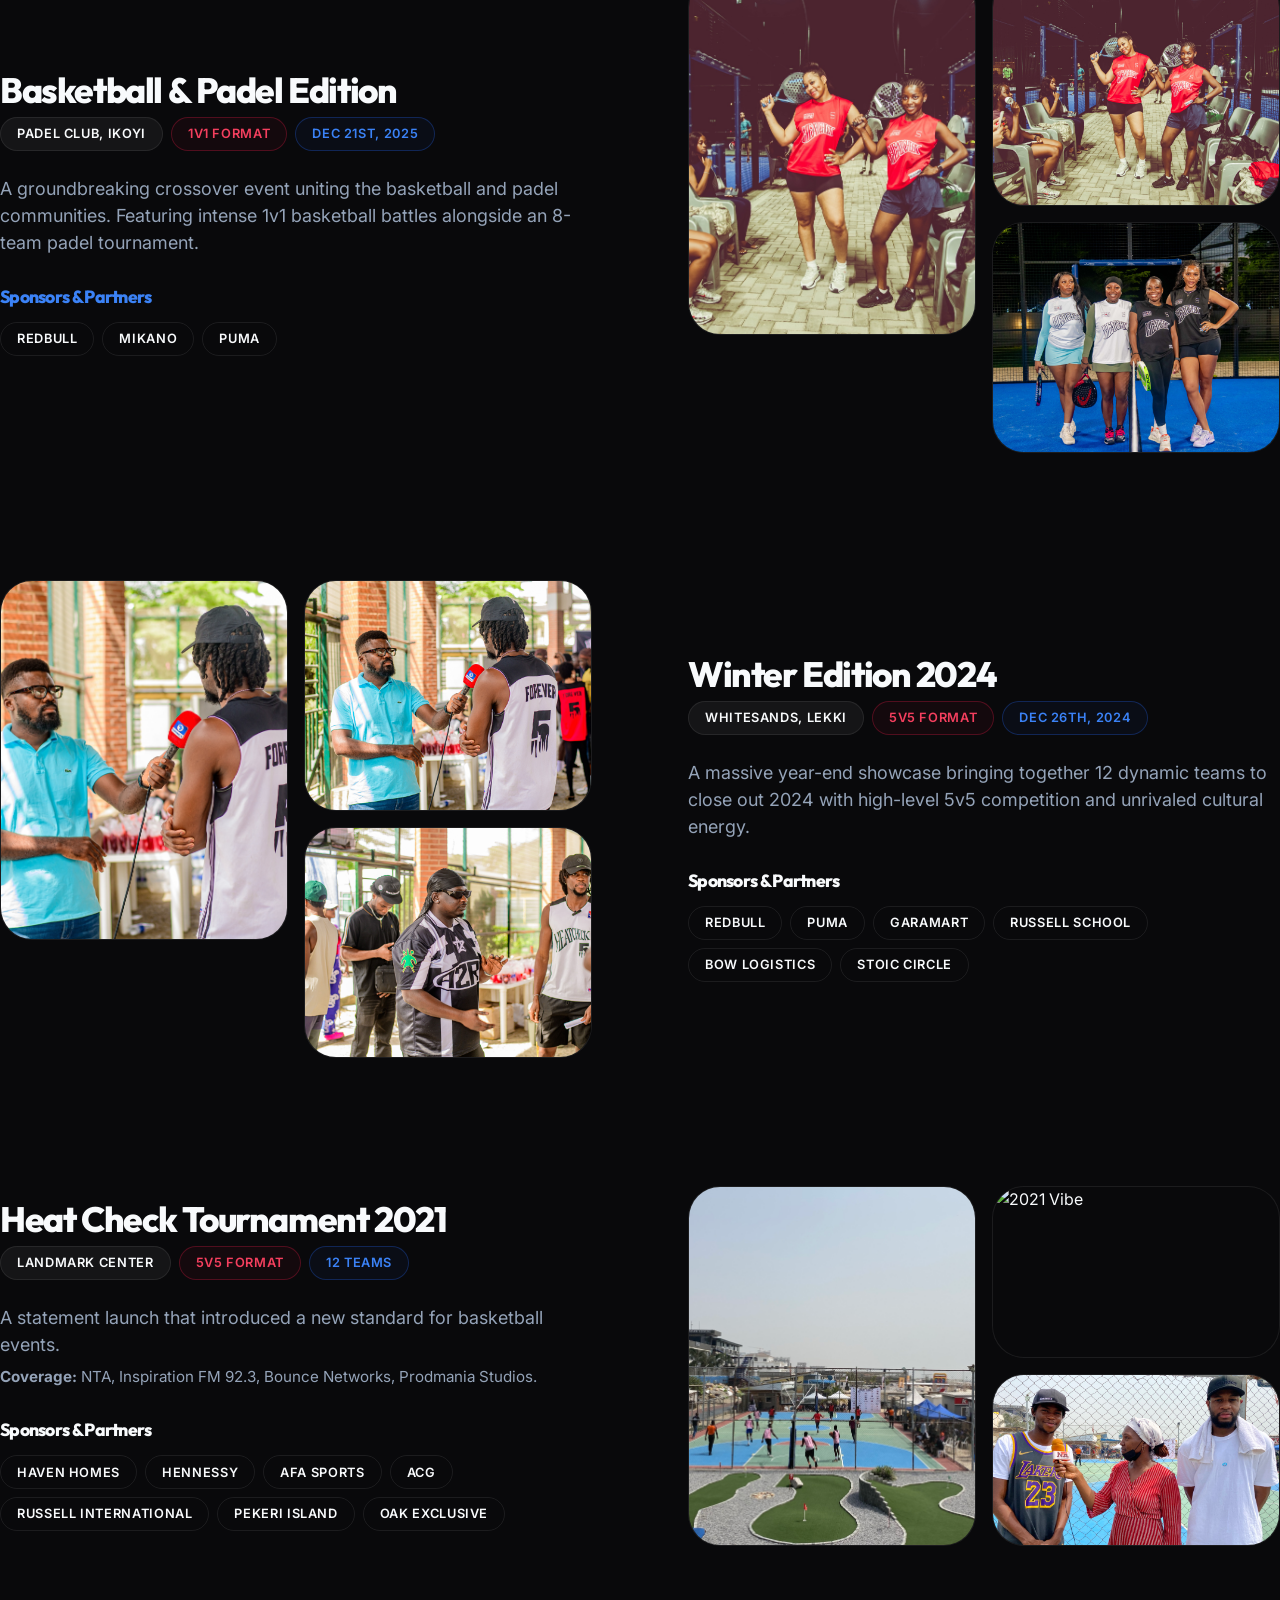
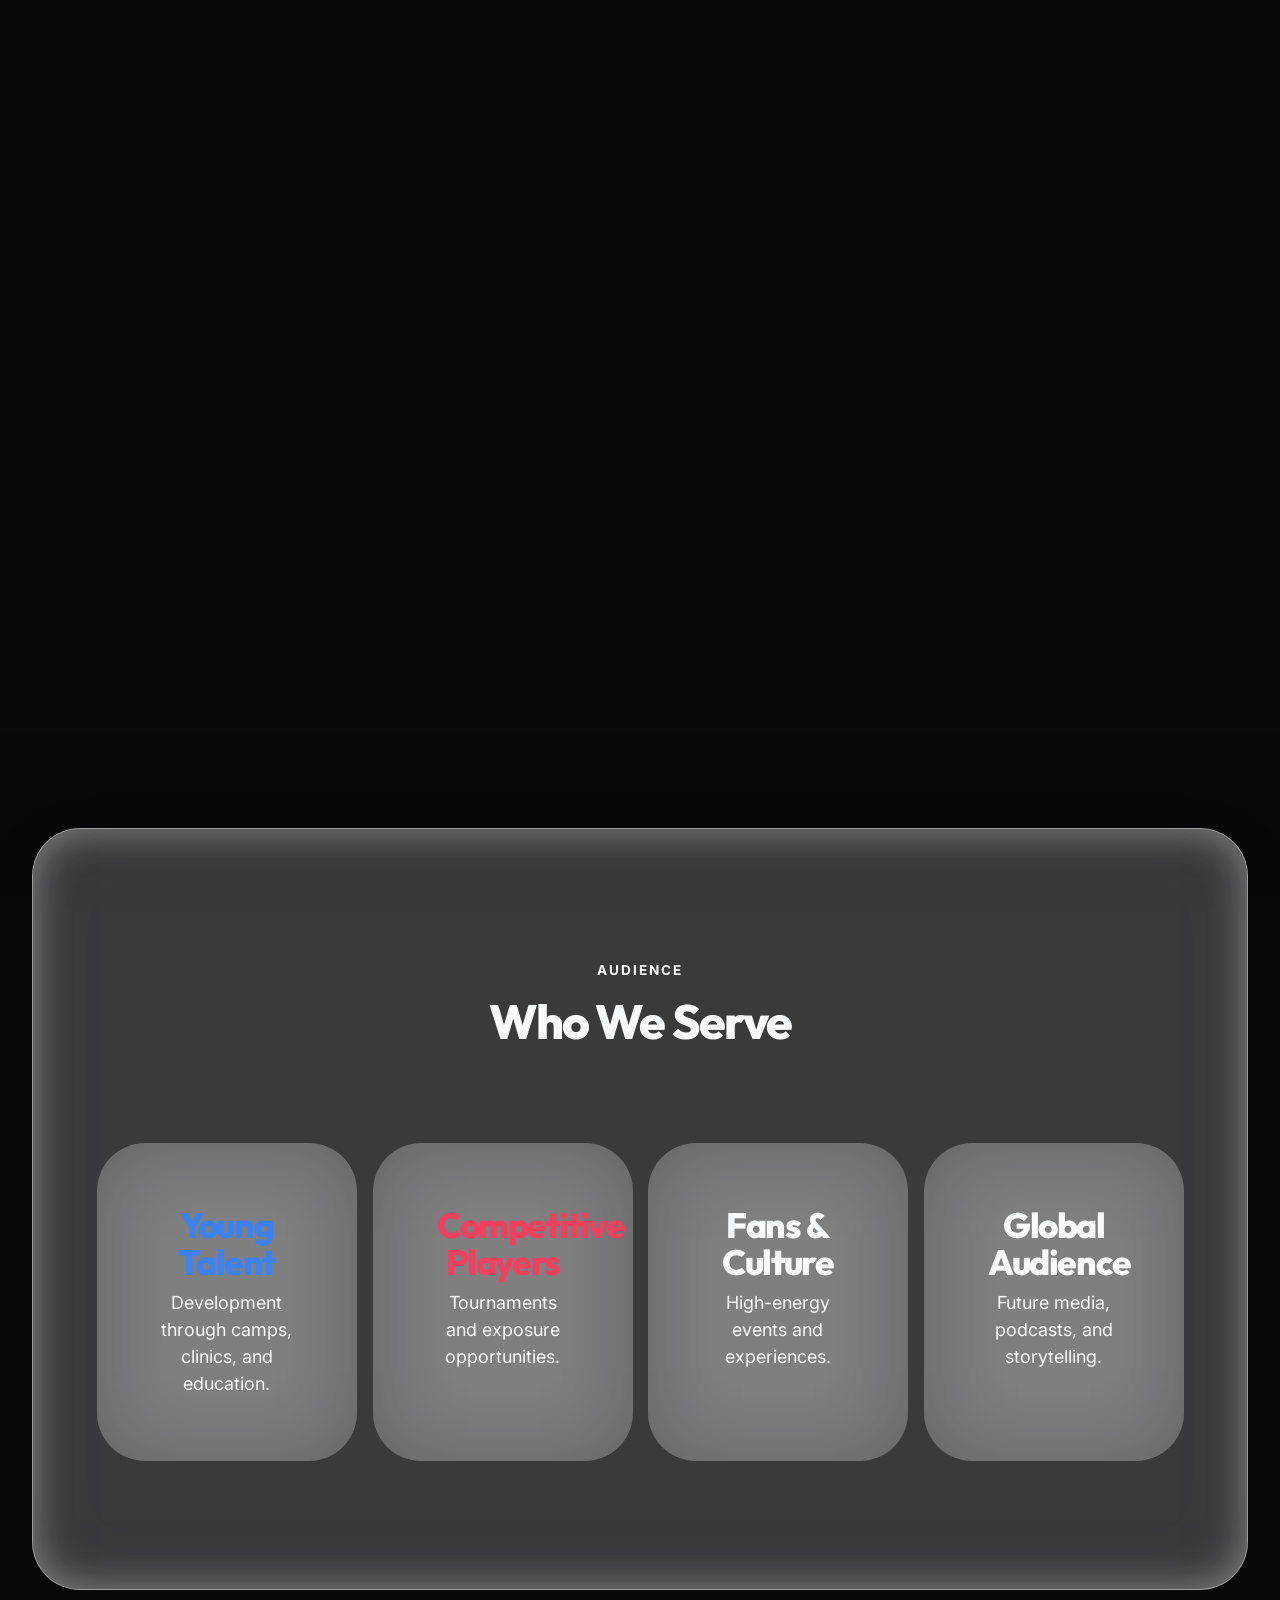
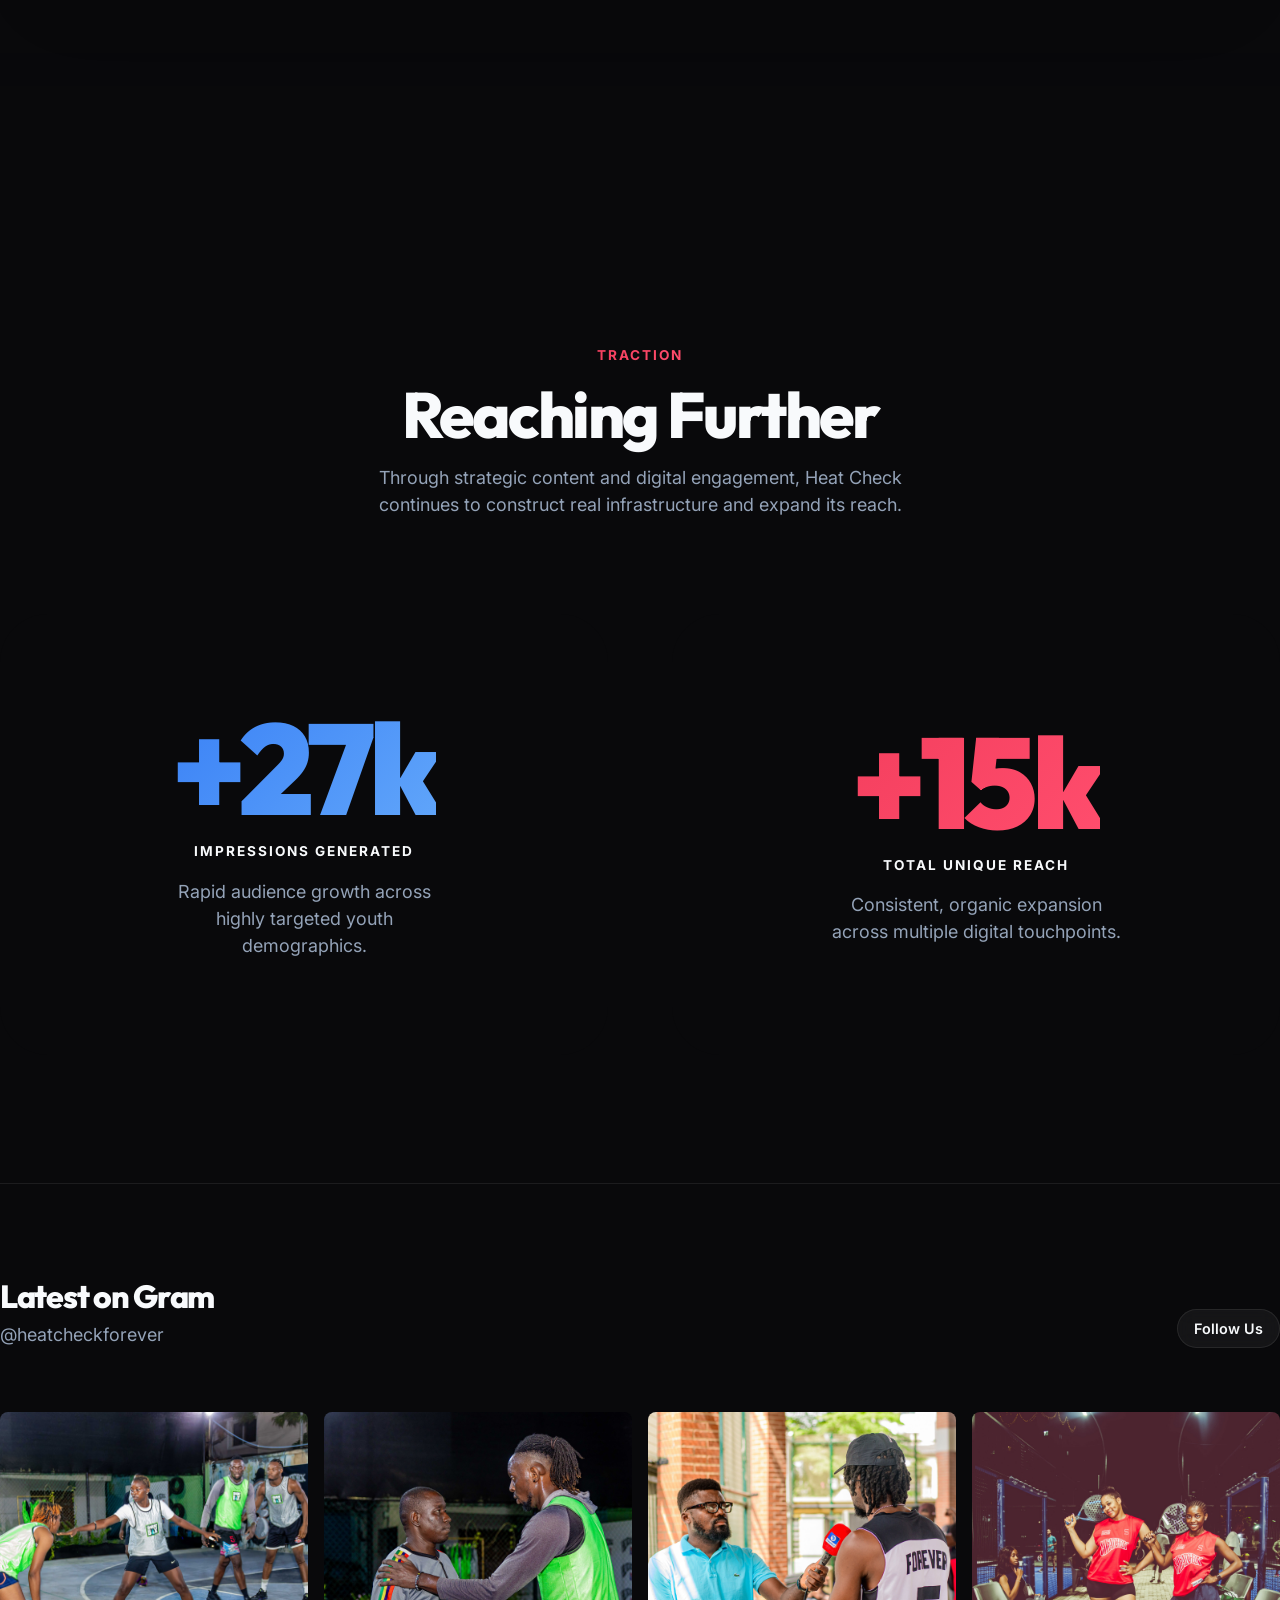
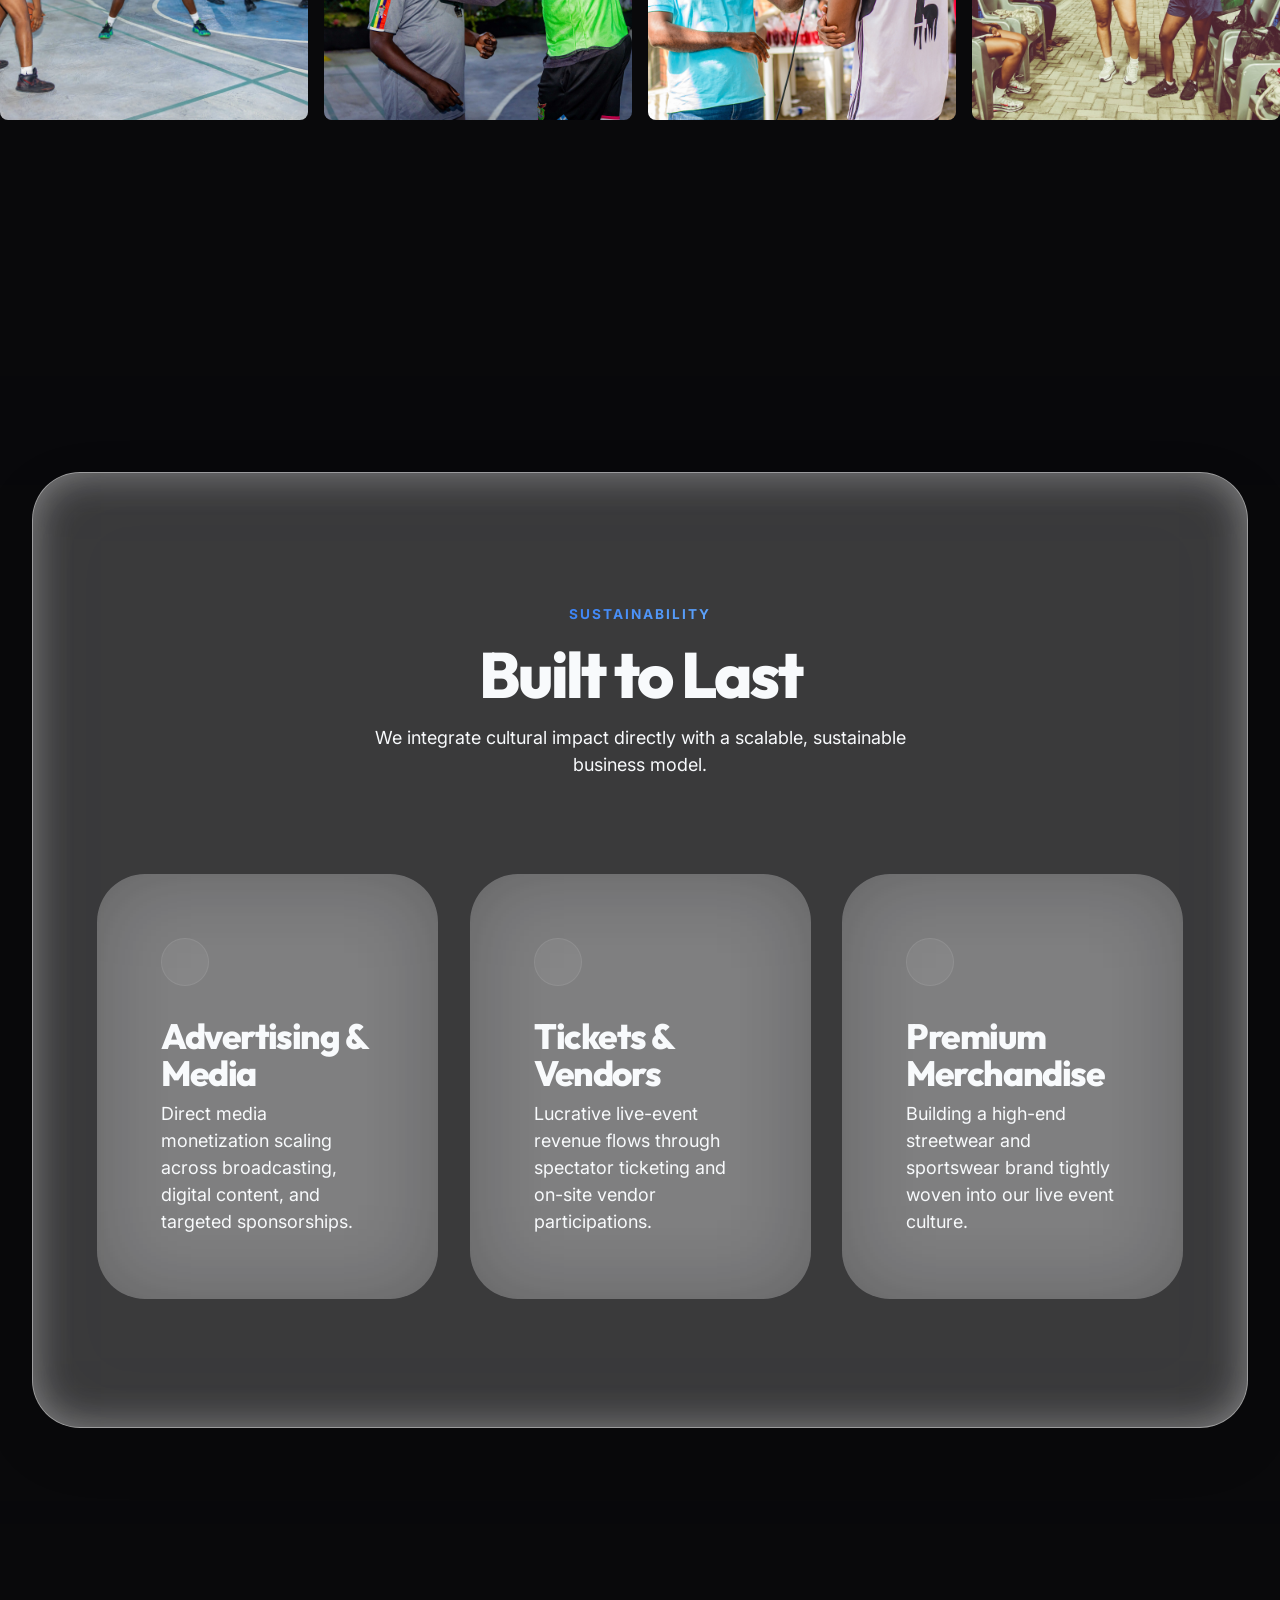
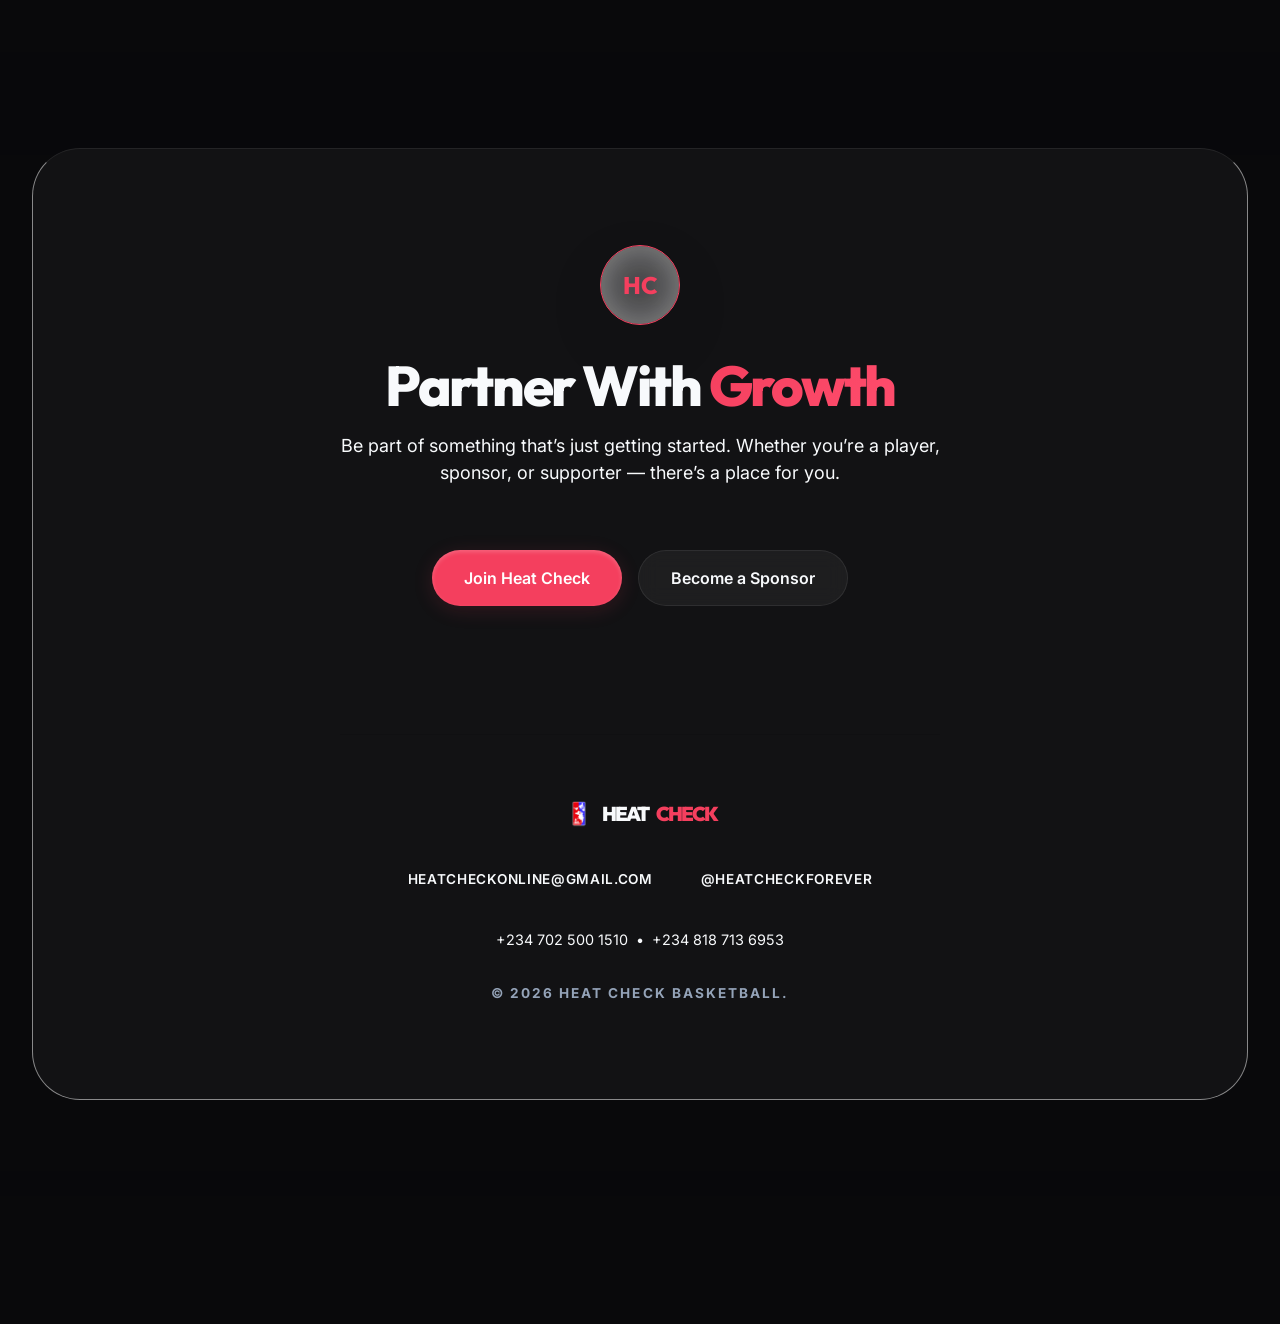
==== commit e1733b46: "feat: Convert site to Progressive Web App (PWA)" ====
--- a/index.html
+++ b/index.html
@@ -9,6 +9,11 @@
   <!-- Preconnect to Google Fonts for faster font loading -->
   <link rel="preconnect" href="https://fonts.googleapis.com">
   <link rel="preconnect" href="https://fonts.gstatic.com" crossorigin>
+
+  <!-- PWA Setup -->
+  <link rel="manifest" href="manifest.json">
+  <meta name="theme-color" content="#09090b">
+  <link rel="apple-touch-icon" href="assets/images/logo-badge.png">
 
   <link rel="stylesheet" href="css/design-system.css?v=1.1">
   <link rel="stylesheet" href="css/animations.css?v=1.1">
@@ -862,6 +867,13 @@
       // Scroll drawer to top to see success message clearly
       document.querySelector('.partner-body').scrollTop = 0;
     }
+
+    // Register Service Worker for PWA
+    if ('serviceWorker' in navigator) {
+      window.addEventListener('load', () => {
+        navigator.serviceWorker.register('/sw.js');
+      });
+    }
   </script>
 </body>
 </html>
